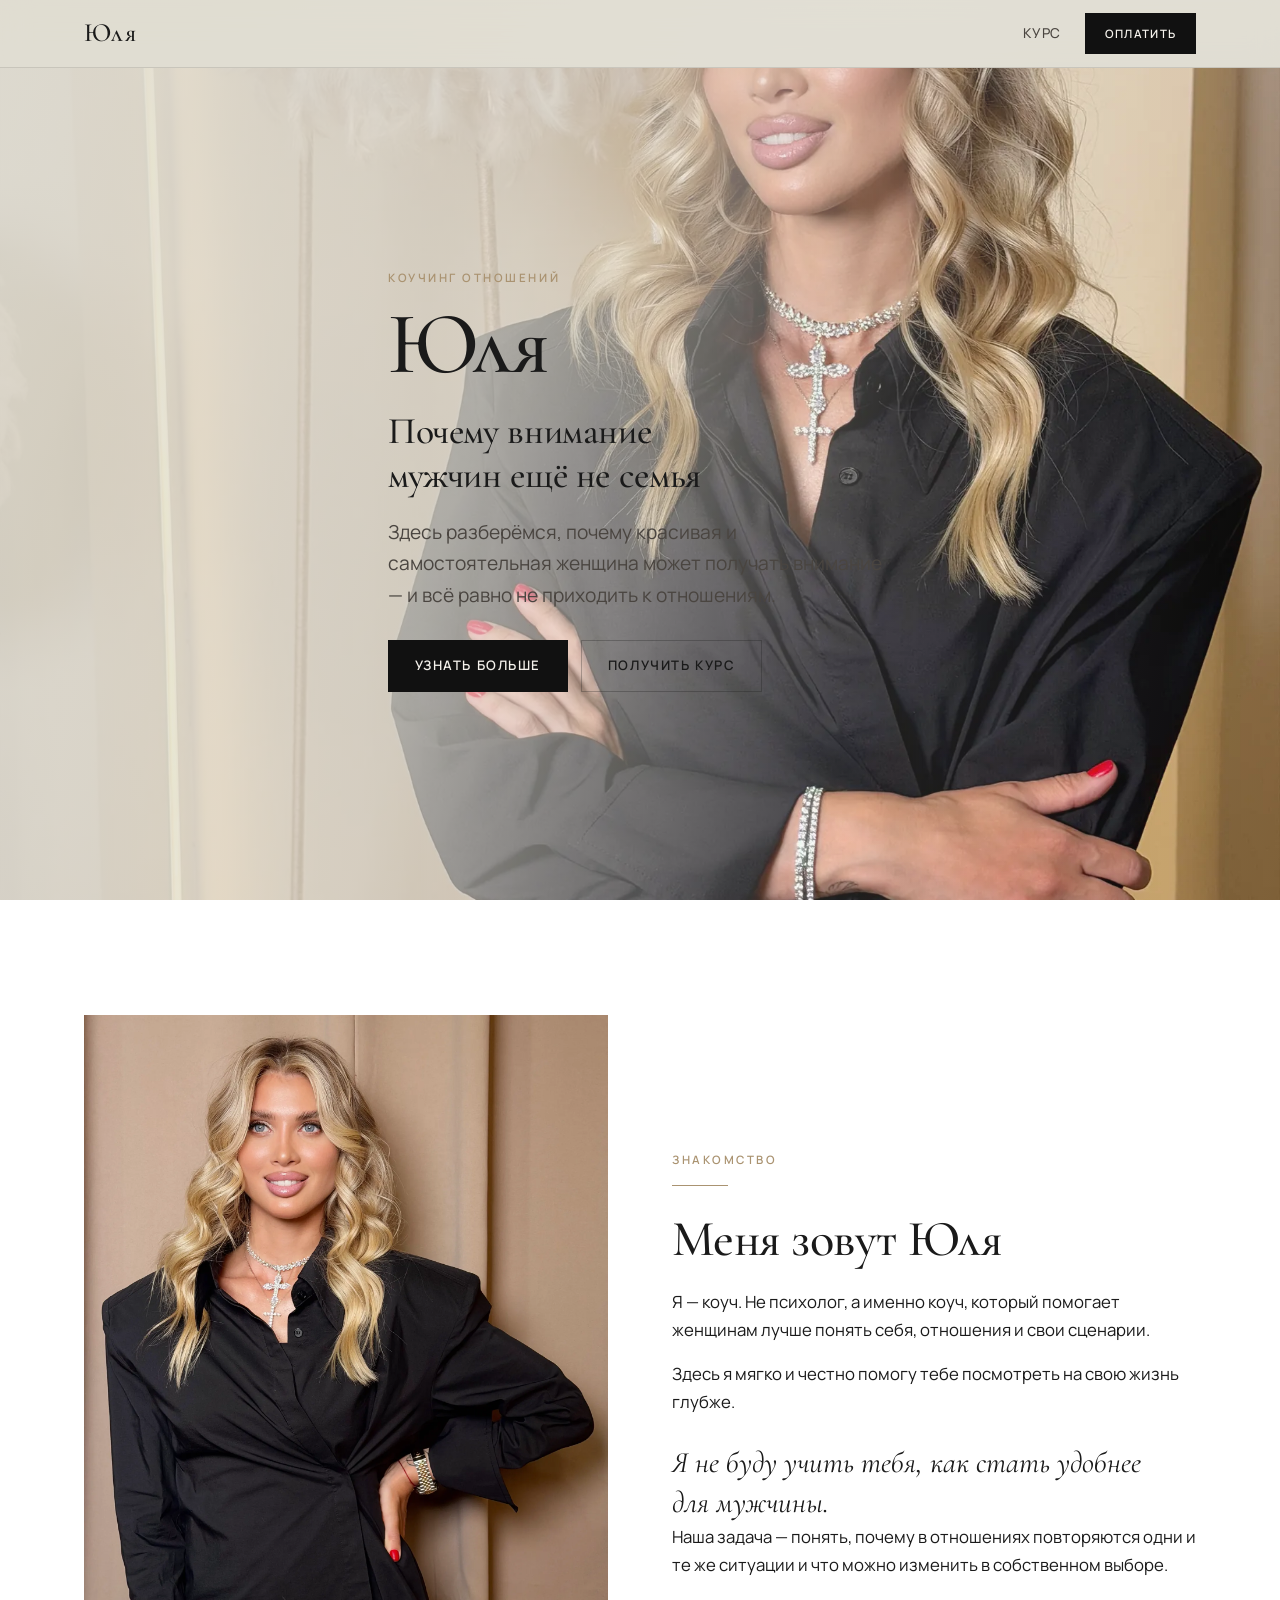
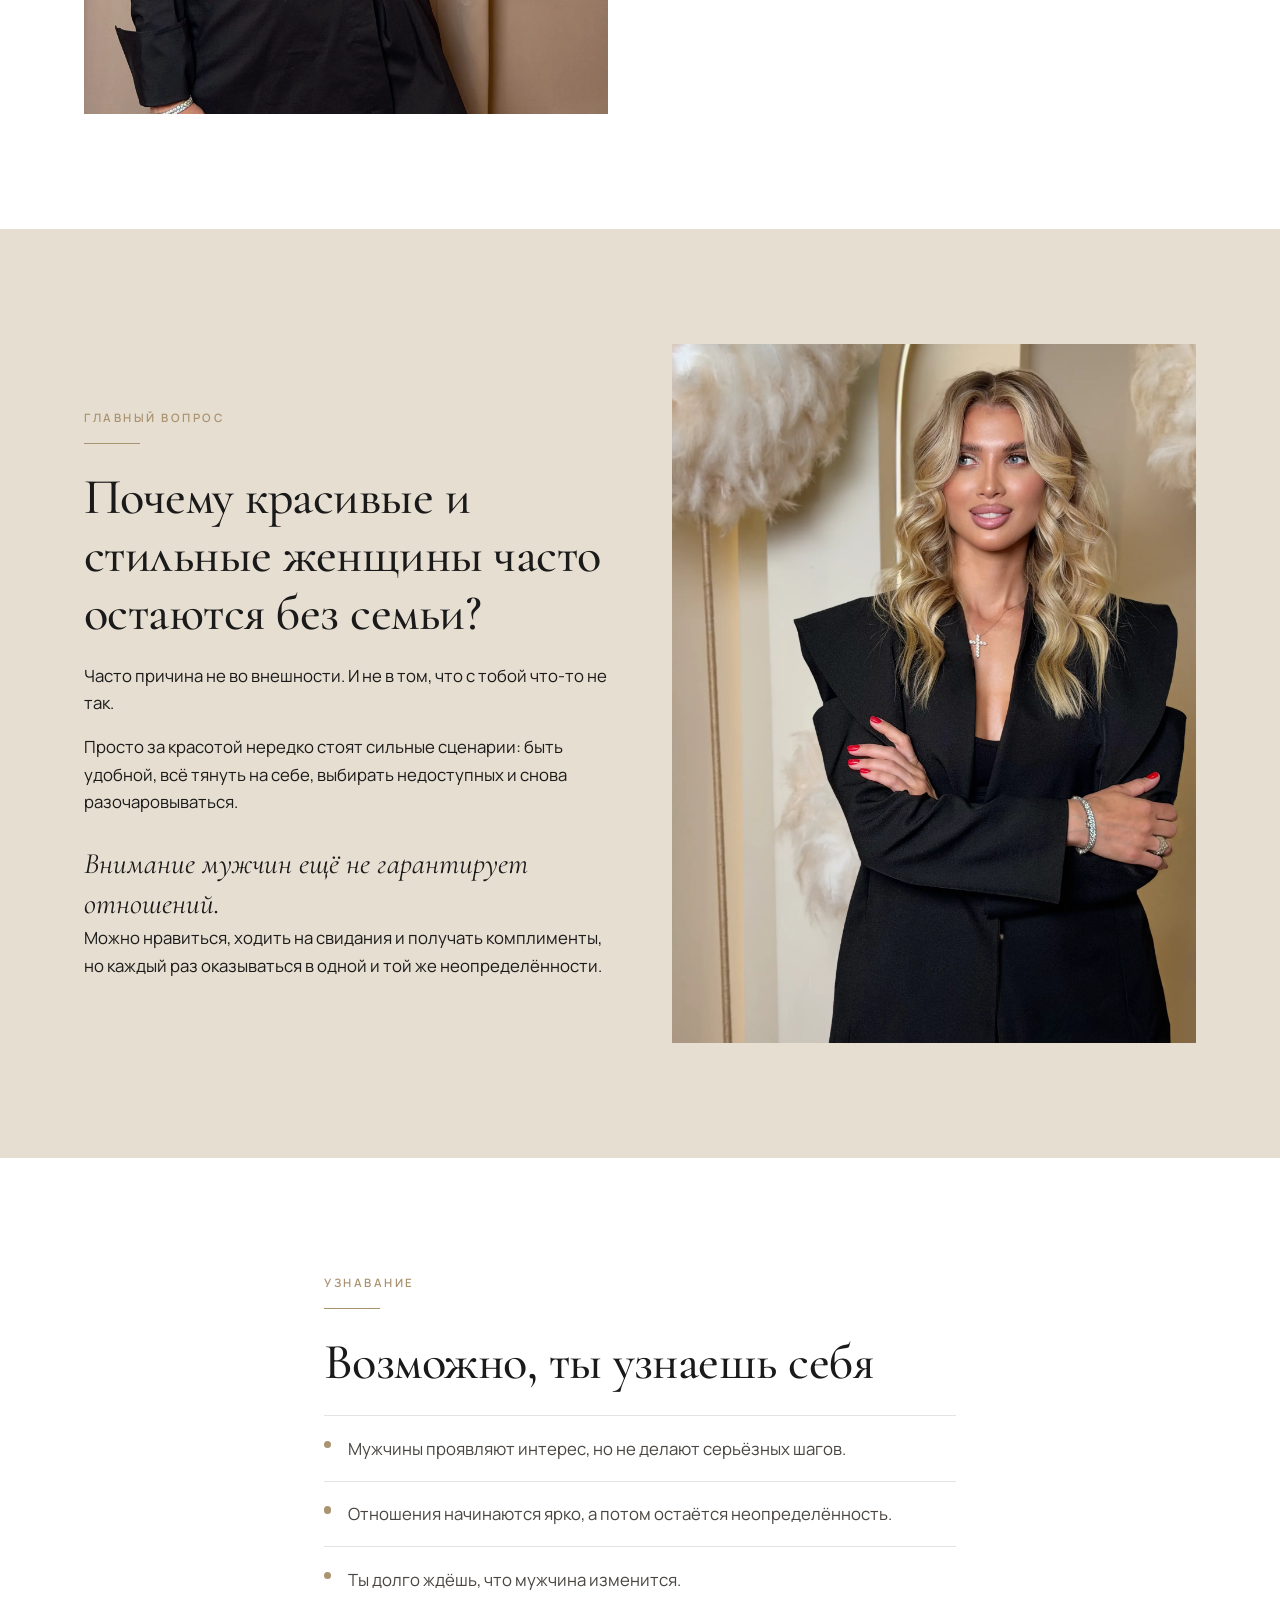
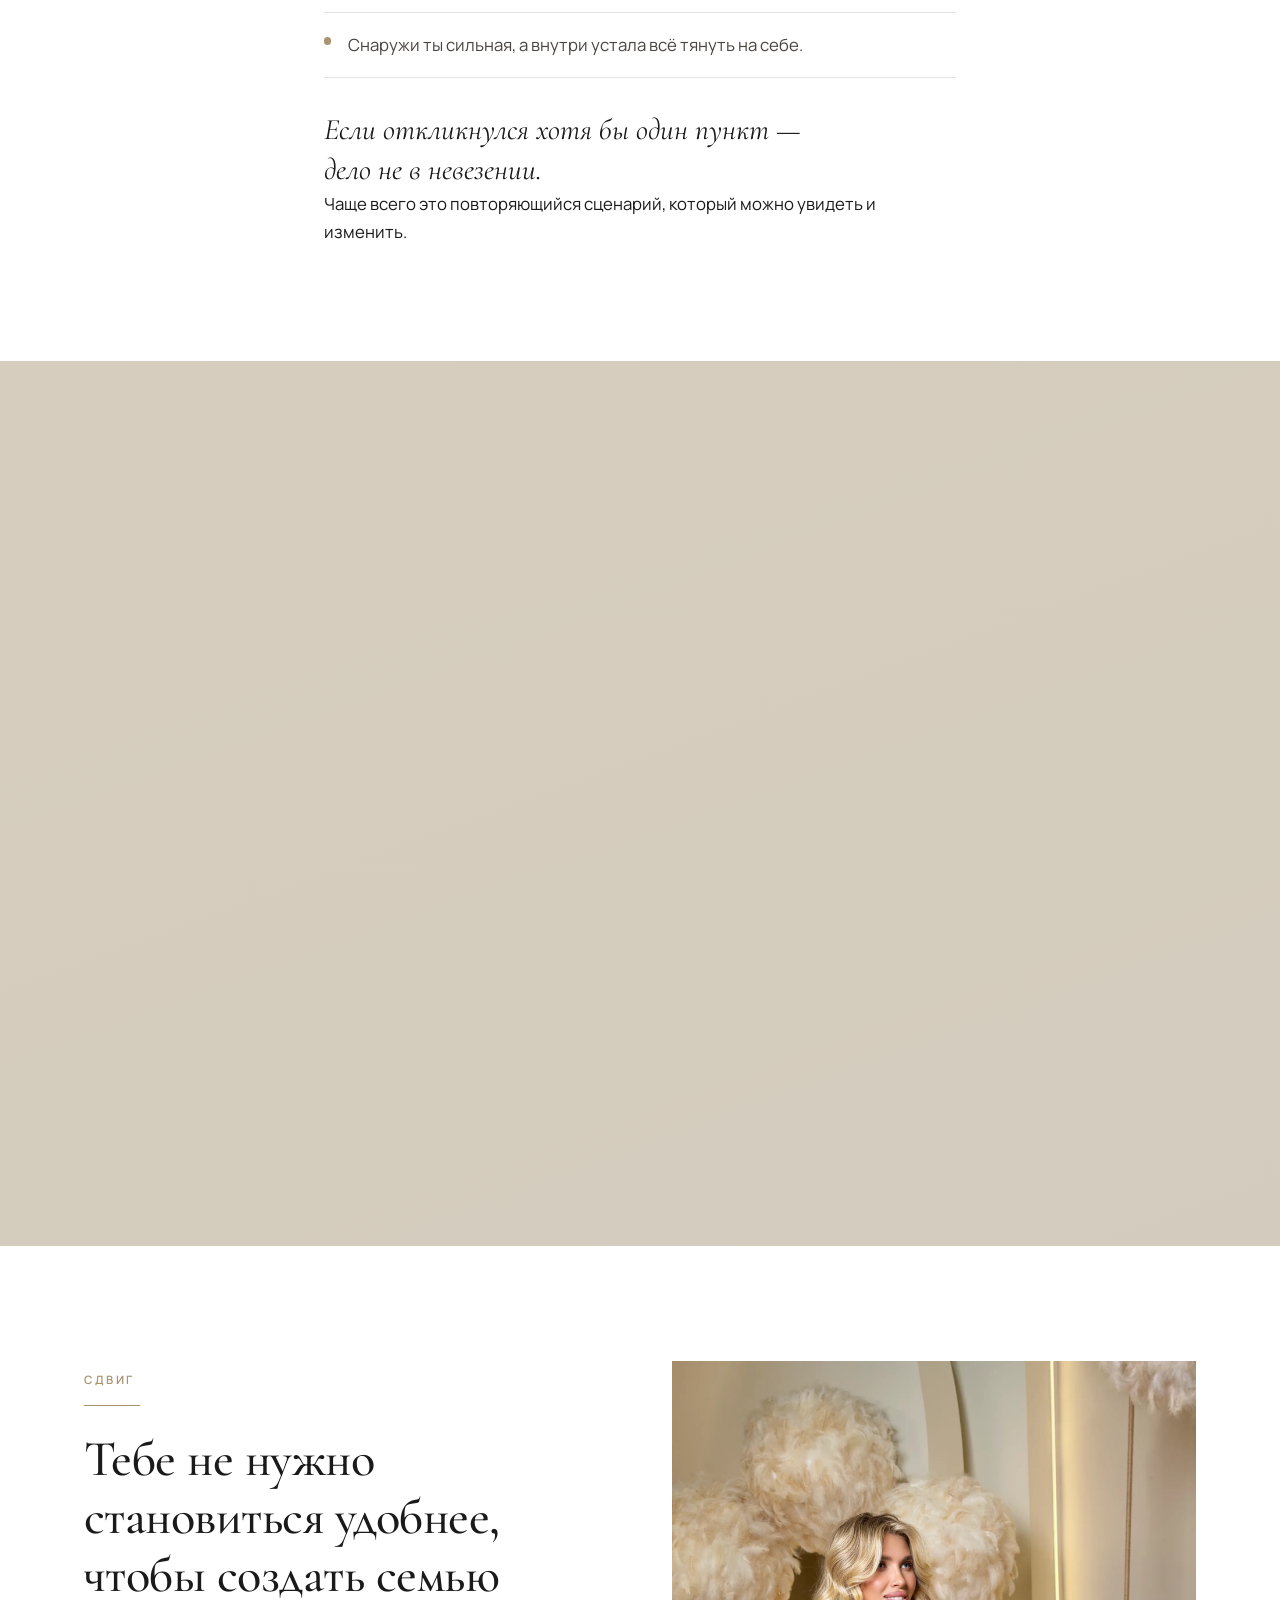
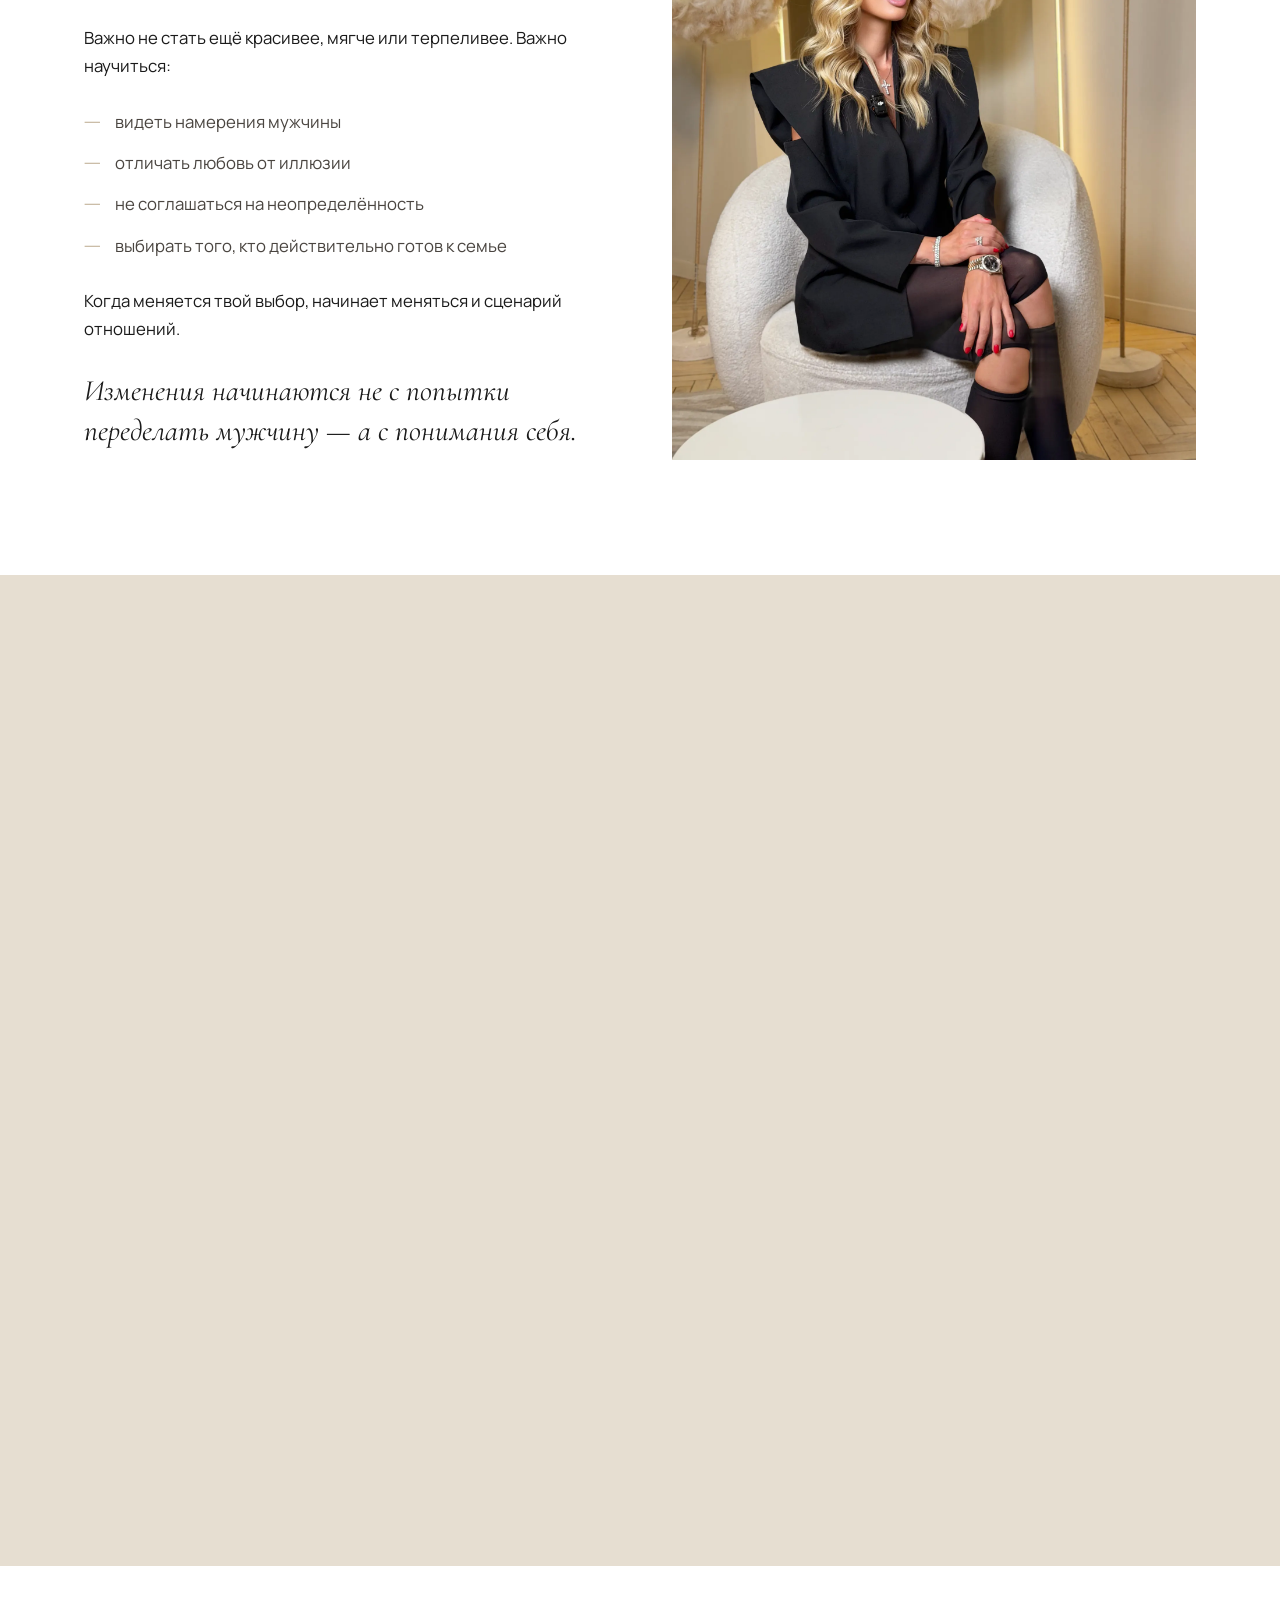
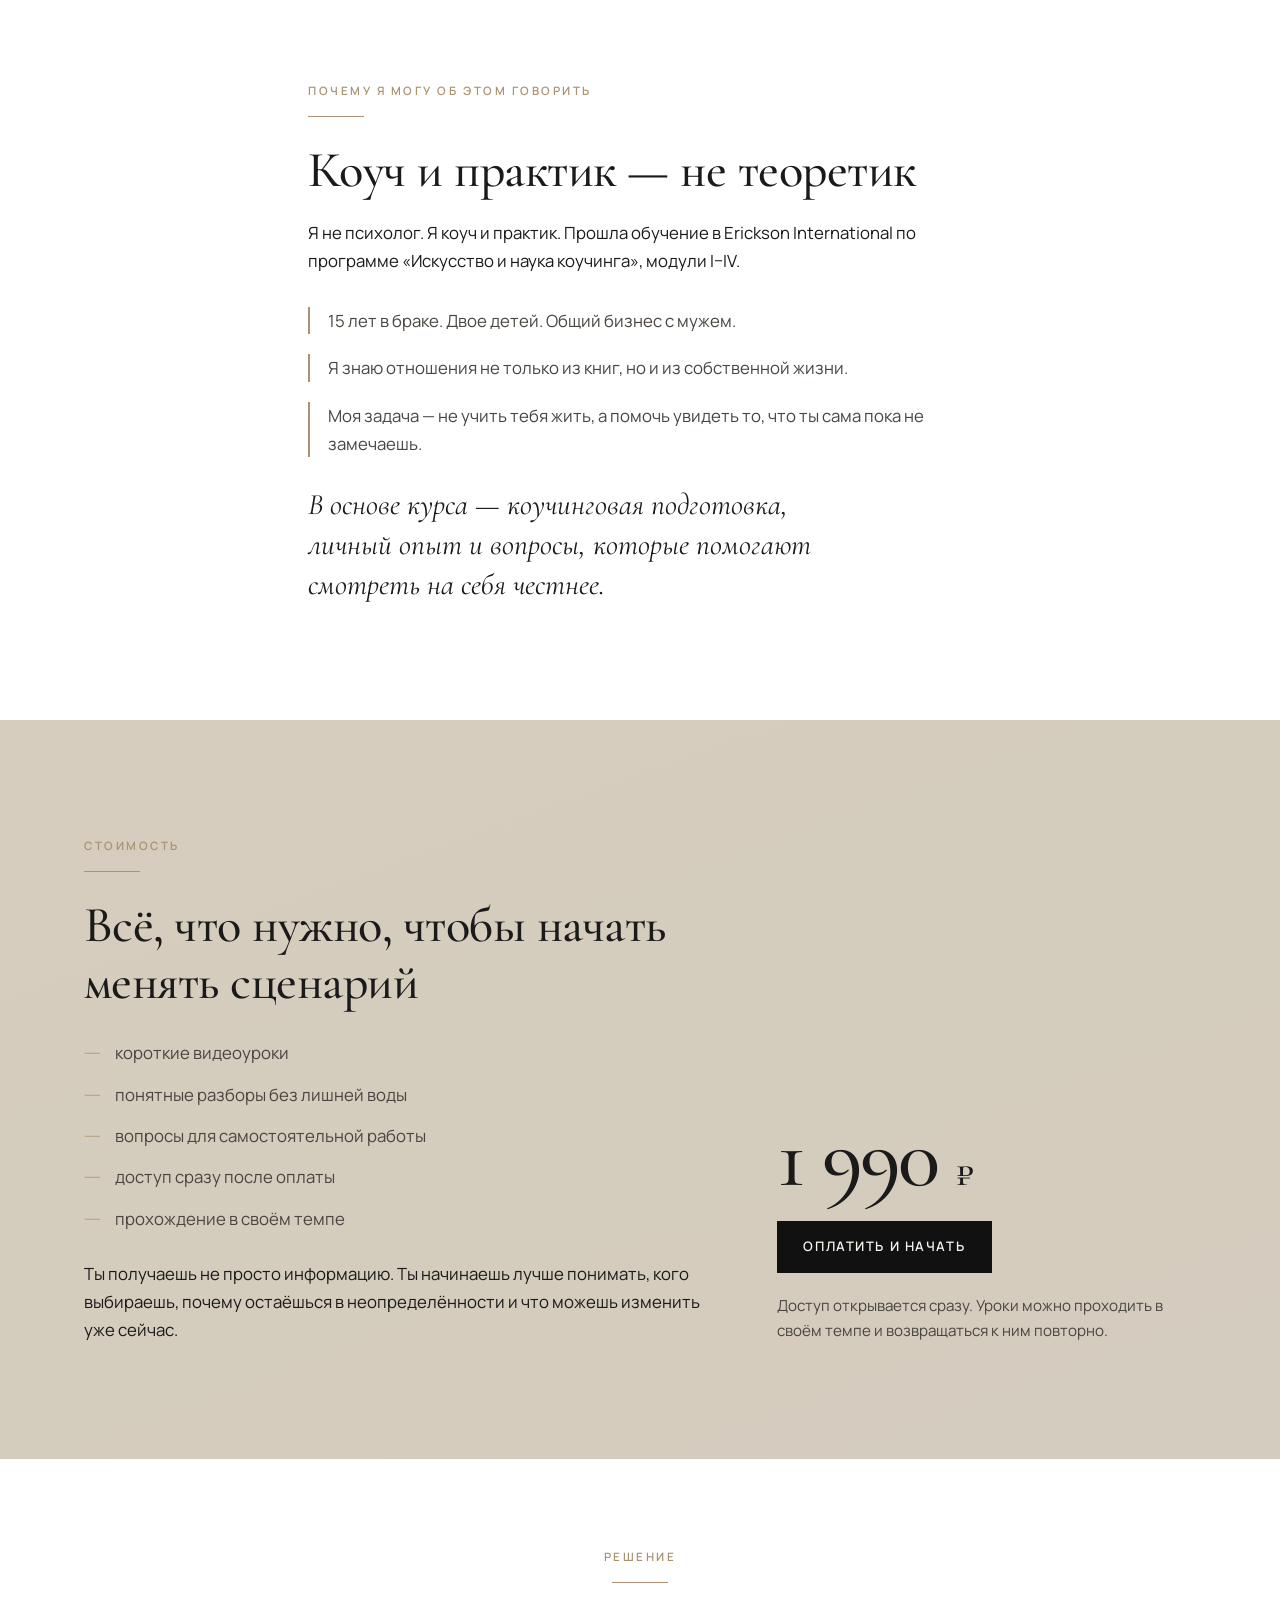
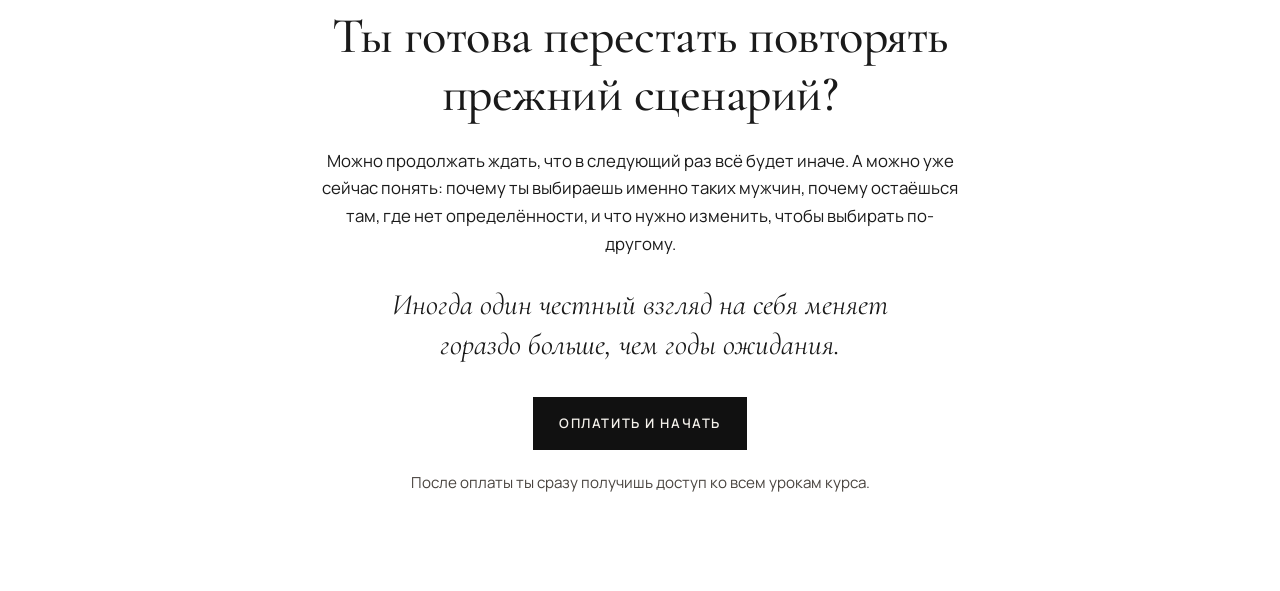
==== index.html @ bb906f4d "Add Yulia coaching landing page with favicon and optimized assets. Co-authored-by: Cursor <cursorage" ====
<!DOCTYPE html>
<html lang="ru">
  <head>
    <meta charset="UTF-8" />
    <meta name="viewport" content="width=device-width, initial-scale=1.0" />
    <title>Юля — курс о сценариях отношений</title>
    <meta
      name="description"
      content="Курс коуча Юли: почему красивые и стильные женщины часто остаются без семьи — и как изменить свой сценарий отношений."
    />
    <link rel="icon" href="favicon.ico" sizes="any" />
    <link rel="icon" href="favicon.svg" type="image/svg+xml" />
    <link rel="icon" href="favicon-32x32.png" type="image/png" sizes="32x32" />
    <link rel="icon" href="favicon-16x16.png" type="image/png" sizes="16x16" />
    <link rel="apple-touch-icon" href="apple-touch-icon.png" />
    <link rel="preconnect" href="https://fonts.googleapis.com" />
    <link rel="preconnect" href="https://fonts.gstatic.com" crossorigin />
    <link
      href="https://fonts.googleapis.com/css2?family=Cormorant+Garamond:ital,wght@0,400;0,500;0,600;1,400;1,500&family=Manrope:wght@400;500;600;700&display=swap"
      rel="stylesheet"
    />
    <link rel="stylesheet" href="css/styles.css" />
  </head>
  <body>
    <header class="site-header" id="site-header">
      <div class="container">
        <a class="brand" href="#top">Юля</a>
        <nav class="nav" aria-label="Основная навигация">
          <a class="nav-link" href="#course">Курс</a>
          <a class="btn btn--sm js-pay" href="success.html">Оплатить</a>
        </nav>
      </div>
    </header>

    <main id="top">
      <!-- 1. Hero -->
      <section class="hero" id="hero" aria-label="Главный экран">
        <div class="hero__media">
          <picture>
            <source srcset="images/IMG_2.webp" type="image/webp" />
            <img
              src="images/IMG_2.jpg"
              alt="Юля — портрет в чёрном наряде"
              fetchpriority="high"
              width="1800"
              height="2400"
            />
          </picture>
        </div>
        <div class="hero__veil" aria-hidden="true"></div>
        <div class="hero__content">
          <p class="eyebrow">Коучинг отношений</p>
          <p class="brand-mark">Юля</p>
          <h1>Почему внимание мужчин ещё не семья</h1>
          <p class="lead">
            Здесь разберёмся, почему красивая и самостоятельная женщина может
            получать внимание — и всё равно не приходить к отношениям.
          </p>
          <div class="btn-group">
            <a class="btn" href="#about">Узнать больше</a>
            <a class="btn btn--ghost js-pay" href="success.html">Получить курс</a>
          </div>
        </div>
      </section>

      <!-- 2. Знакомство -->
      <section class="section" id="about">
        <div class="container split">
          <div class="split__media reveal">
            <div class="media-frame">
              <picture>
                <source srcset="images/IMG_1.webp" type="image/webp" />
                <img
                  src="images/IMG_1.jpg"
                  alt="Юля — знакомство"
                  loading="lazy"
                  width="1800"
                  height="2589"
                />
              </picture>
            </div>
          </div>
          <div class="split__text reveal reveal-delay-1">
            <p class="eyebrow">Знакомство</p>
            <hr class="rule" />
            <h2>Меня зовут Юля</h2>
            <p>
              Я — коуч. Не психолог, а именно коуч, который помогает женщинам
              лучше понять себя, отношения и свои сценарии.
            </p>
            <p>
              Здесь я мягко и честно помогу тебе посмотреть на свою жизнь
              глубже.
            </p>
            <p class="punch">
              Я не буду учить тебя, как стать удобнее для мужчины.
            </p>
            <p>
              Наша задача — понять, почему в отношениях повторяются одни и те же
              ситуации и что можно изменить в собственном выборе.
            </p>
          </div>
        </div>
      </section>

      <!-- 3. Проблема -->
      <section class="section section--surface" id="problem">
        <div class="container split split--reverse">
          <div class="split__text reveal">
            <p class="eyebrow">Главный вопрос</p>
            <hr class="rule" />
            <h2>Почему красивые и стильные женщины часто остаются без семьи?</h2>
            <p>
              Часто причина не во внешности. И не в том, что с тобой что-то не
              так.
            </p>
            <p>
              Просто за красотой нередко стоят сильные сценарии: быть удобной,
              всё тянуть на себе, выбирать недоступных и снова разочаровываться.
            </p>
            <p class="punch">
              Внимание мужчин ещё не гарантирует отношений.
            </p>
            <p>
              Можно нравиться, ходить на свидания и получать комплименты, но
              каждый раз оказываться в одной и той же неопределённости.
            </p>
          </div>
          <div class="split__media reveal reveal-delay-1">
            <div class="media-frame">
              <picture>
                <source srcset="images/IMG_5.webp" type="image/webp" />
                <img
                  src="images/IMG_5.jpg"
                  alt="Юля — уверенный портрет"
                  loading="lazy"
                  width="1800"
                  height="2987"
                />
              </picture>
            </div>
          </div>
        </div>
      </section>

      <!-- 4. Узнавание -->
      <section class="section" id="recognize">
        <div class="container" style="max-width: 42rem">
          <div class="reveal">
            <p class="eyebrow">Узнавание</p>
            <hr class="rule" />
            <h2>Возможно, ты узнаешь себя</h2>
            <ul class="check-list">
              <li>Мужчины проявляют интерес, но не делают серьёзных шагов.</li>
              <li>
                Отношения начинаются ярко, а потом остаётся неопределённость.
              </li>
              <li>Ты долго ждёшь, что мужчина изменится.</li>
              <li>
                Снаружи ты сильная, а внутри устала всё тянуть на себе.
              </li>
            </ul>
            <p class="punch" style="margin-top: 2rem">
              Если откликнулся хотя бы один пункт — дело не в невезении.
            </p>
            <p>
              Чаще всего это повторяющийся сценарий, который можно увидеть и
              изменить.
            </p>
          </div>
        </div>
      </section>

      <!-- 5. Причина -->
      <section class="section section--deep" id="reason">
        <div class="container split">
          <div class="split__media reveal">
            <div class="media-frame media-frame--landscape">
              <picture>
                <source srcset="images/IMG_3.webp" type="image/webp" />
                <img
                  src="images/IMG_3.jpg"
                  alt="Юля — полный портрет"
                  loading="lazy"
                  width="1800"
                  height="2400"
                />
              </picture>
            </div>
          </div>
          <div class="split__text reveal reveal-delay-1">
            <p class="eyebrow">Суть</p>
            <hr class="rule" />
            <h2>Красота привлекает. Но семья строится на другом.</h2>
            <p>
              Можно быть яркой, стильной и получать много внимания. Но внимание —
              это ещё не намерение. Сильные эмоции — ещё не любовь. Красивые
              слова — ещё не поступки.
            </p>
            <p>
              Иногда женщина выбирает не мужчину, а надежду на то, каким он
              однажды станет. И снова оказывается в отношениях, у которых
              изначально не было будущего.
            </p>
            <p class="punch">
              Смотри не на обещания и потенциал — а на реальные действия.
            </p>
            <p>
              Отношения строятся не на том, каким мужчина может стать. А на том,
              какой он рядом с тобой уже сейчас.
            </p>
          </div>
        </div>
      </section>

      <!-- 6. Решение -->
      <section class="section" id="shift">
        <div class="container split split--reverse">
          <div class="split__text reveal">
            <p class="eyebrow">Сдвиг</p>
            <hr class="rule" />
            <h2>Тебе не нужно становиться удобнее, чтобы создать семью</h2>
            <p>
              Важно не стать ещё красивее, мягче или терпеливее. Важно
              научиться:
            </p>
            <ul class="skills">
              <li><span>—</span> видеть намерения мужчины</li>
              <li><span>—</span> отличать любовь от иллюзии</li>
              <li><span>—</span> не соглашаться на неопределённость</li>
              <li><span>—</span> выбирать того, кто действительно готов к семье</li>
            </ul>
            <p>
              Когда меняется твой выбор, начинает меняться и сценарий
              отношений.
            </p>
            <p class="punch">
              Изменения начинаются не с попытки переделать мужчину — а с
              понимания себя.
            </p>
          </div>
          <div class="split__media reveal reveal-delay-1">
            <div class="media-frame">
              <picture>
                <source srcset="images/IMG_6.webp" type="image/webp" />
                <img
                  src="images/IMG_6.jpg"
                  alt="Юля в интерьере"
                  loading="lazy"
                  width="1800"
                  height="2400"
                />
              </picture>
            </div>
          </div>
        </div>
      </section>

      <!-- 7. Курс -->
      <section class="section section--surface" id="course">
        <div class="container split">
          <div class="split__media reveal">
            <div class="media-frame">
              <picture>
                <source srcset="images/IMG_4.webp" type="image/webp" />
                <img
                  src="images/IMG_4.jpg"
                  alt="Юля улыбается"
                  loading="lazy"
                  width="1800"
                  height="2400"
                />
              </picture>
            </div>
          </div>
          <div class="split__text reveal reveal-delay-1">
            <p class="eyebrow">Курс</p>
            <hr class="rule" />
            <h2>Я создала курс, который поможет увидеть свой сценарий</h2>
            <p class="course-title">
              «Почему красивые и стильные женщины часто остаются без семьи?»
            </p>
            <ul class="skills">
              <li><span>—</span> почему внимание не приводит к семье</li>
              <li><span>—</span> каких мужчин ты выбираешь снова и снова</li>
              <li><span>—</span> как отличать намерения от красивых слов</li>
              <li><span>—</span> почему ты остаёшься в неопределённости</li>
              <li><span>—</span> что изменить, чтобы выбирать по-другому</li>
            </ul>
            <p>
              Короткие видеоуроки. Без сложной психологии и лишней воды. Чтобы
              ты не просто всё поняла, а начала делать другой выбор.
            </p>
            <p>
              Это не курс о манипуляциях и не инструкция, как понравиться
              мужчине. Это возможность честно увидеть свой сценарий.
            </p>
          </div>
        </div>
      </section>

      <!-- 8. Доверие -->
      <section class="section" id="trust">
        <div class="container" style="max-width: 44rem">
          <div class="reveal">
            <p class="eyebrow">Почему я могу об этом говорить</p>
            <hr class="rule" />
            <h2>Коуч и практик — не теоретик</h2>
            <p>
              Я не психолог. Я коуч и практик. Прошла обучение в Erickson
              International по программе «Искусство и наука коучинга», модули
              I–IV.
            </p>
            <div class="facts">
              <p>15 лет в браке. Двое детей. Общий бизнес с мужем.</p>
              <p>
                Я знаю отношения не только из книг, но и из собственной жизни.
              </p>
              <p>
                Моя задача — не учить тебя жить, а помочь увидеть то, что ты
                сама пока не замечаешь.
              </p>
            </div>
            <p class="punch">
              В основе курса — коучинговая подготовка, личный опыт и вопросы,
              которые помогают смотреть на себя честнее.
            </p>
          </div>
        </div>
      </section>

      <!-- 9. Цена -->
      <section class="section section--deep" id="price">
        <div class="container">
          <div class="price-block reveal">
            <div>
              <p class="eyebrow">Стоимость</p>
              <hr class="rule" />
              <h2>Всё, что нужно, чтобы начать менять сценарий</h2>
              <ul class="skills">
                <li><span>—</span> короткие видеоуроки</li>
                <li><span>—</span> понятные разборы без лишней воды</li>
                <li><span>—</span> вопросы для самостоятельной работы</li>
                <li><span>—</span> доступ сразу после оплаты</li>
                <li><span>—</span> прохождение в своём темпе</li>
              </ul>
              <p>
                Ты получаешь не просто информацию. Ты начинаешь лучше понимать,
                кого выбираешь, почему остаёшься в неопределённости и что можешь
                изменить уже сейчас.
              </p>
            </div>
            <div>
              <p class="price">1&nbsp;990&nbsp;<span>₽</span></p>
              <a class="btn js-pay" href="success.html">Оплатить и начать</a>
              <p class="final-note">
                Доступ открывается сразу. Уроки можно проходить в своём темпе и
                возвращаться к ним повторно.
              </p>
            </div>
          </div>
        </div>
      </section>

      <!-- 10. Финал -->
      <section class="section section--tight" id="final">
        <div class="container">
          <div class="final reveal">
            <p class="eyebrow">Решение</p>
            <hr class="rule" style="margin-inline: auto" />
            <h2>Ты готова перестать повторять прежний сценарий?</h2>
            <p>
              Можно продолжать ждать, что в следующий раз всё будет иначе. А
              можно уже сейчас понять: почему ты выбираешь именно таких мужчин,
              почему остаёшься там, где нет определённости, и что нужно
              изменить, чтобы выбирать по-другому.
            </p>
            <p class="punch" style="margin-inline: auto">
              Иногда один честный взгляд на себя меняет гораздо больше, чем годы
              ожидания.
            </p>
            <div class="btn-group">
              <a class="btn js-pay" href="success.html">Оплатить и начать</a>
            </div>
            <p class="final-note">
              После оплаты ты сразу получишь доступ ко всем урокам курса.
            </p>
          </div>
        </div>
      </section>
    </main>

    <script src="js/main.js"></script>
  </body>
</html>
---- css/styles.css ----
/* ===== Design tokens ===== */
:root {
  --bg: #e2dfd5;
  --bg-soft: #d6d4d0;
  --surface: #d1c3ab;
  --accent: #beab93;
  --accent-deep: #aa9371;
  --ink: #1a1a1a;
  --ink-muted: #4a4540;
  --cta: #111111;
  --cta-text: #f5f2ec;
  --spark: #b91c1c;
  --line: rgba(26, 26, 26, 0.12);
  --overlay: linear-gradient(
    105deg,
    rgba(226, 223, 213, 0.92) 0%,
    rgba(226, 223, 213, 0.72) 38%,
    rgba(226, 223, 213, 0.15) 68%,
    transparent 100%
  );
  --overlay-mobile: linear-gradient(
    180deg,
    rgba(226, 223, 213, 0.55) 0%,
    rgba(26, 26, 26, 0.55) 100%
  );
  --font-display: "Cormorant Garamond", "Times New Roman", serif;
  --font-body: "Manrope", system-ui, sans-serif;
  --header-h: 4.25rem;
  --ease: cubic-bezier(0.22, 1, 0.36, 1);
  --max: 72rem;
}

*,
*::before,
*::after {
  box-sizing: border-box;
}

html {
  scroll-behavior: smooth;
  overflow-x: hidden;
  max-width: 100%;
}

body {
  margin: 0;
  overflow-x: hidden;
  max-width: 100%;
  font-family: var(--font-body);
  font-size: 1.05rem;
  line-height: 1.65;
  color: var(--ink);
  background:
    radial-gradient(ellipse 120% 80% at 10% -10%, rgba(209, 195, 171, 0.55), transparent 55%),
    radial-gradient(ellipse 90% 60% at 100% 20%, rgba(190, 171, 147, 0.28), transparent 50%),
    linear-gradient(180deg, var(--bg) 0%, var(--bg-soft) 50%, var(--bg) 100%);
  background-attachment: fixed;
  -webkit-font-smoothing: antialiased;
}

img {
  max-width: 100%;
  height: auto;
  display: block;
}

a {
  color: inherit;
  text-decoration: none;
}

button {
  font: inherit;
}

.container {
  width: 100%;
  max-width: var(--max);
  margin-inline: auto;
  padding-inline: 1.25rem;
}

/* ===== Typography ===== */
.eyebrow {
  font-family: var(--font-body);
  font-size: 0.72rem;
  font-weight: 600;
  letter-spacing: 0.22em;
  text-transform: uppercase;
  color: var(--accent-deep);
  margin: 0 0 1rem;
}

h1,
h2,
.display {
  font-family: var(--font-display);
  font-weight: 500;
  line-height: 1.15;
  letter-spacing: -0.01em;
  margin: 0 0 1.25rem;
}

h1 {
  font-size: clamp(2.4rem, 5.5vw, 4.25rem);
}

h2 {
  font-size: clamp(2rem, 4vw, 3.15rem);
}

.lead {
  font-size: clamp(1.05rem, 1.6vw, 1.2rem);
  color: var(--ink-muted);
  max-width: 36rem;
  margin: 0 0 1.75rem;
}

.punch {
  font-family: var(--font-display);
  font-size: clamp(1.35rem, 2.4vw, 1.85rem);
  font-style: italic;
  line-height: 1.35;
  color: var(--ink);
  margin: 1.75rem 0 0;
  max-width: 32rem;
}

p {
  margin: 0 0 1rem;
}

p:last-child {
  margin-bottom: 0;
}

/* ===== Header ===== */
.site-header {
  position: sticky;
  top: 0;
  z-index: 100;
  height: var(--header-h);
  display: flex;
  align-items: center;
  backdrop-filter: blur(14px);
  background: rgba(226, 223, 213, 0.78);
  border-bottom: 1px solid var(--line);
  transition: background 0.35s var(--ease), box-shadow 0.35s var(--ease);
}

.site-header.is-scrolled {
  background: rgba(226, 223, 213, 0.94);
  box-shadow: 0 8px 28px rgba(26, 26, 26, 0.06);
}

.site-header .container {
  display: flex;
  align-items: center;
  justify-content: space-between;
  gap: 1rem;
}

.brand {
  font-family: var(--font-display);
  font-size: 1.65rem;
  font-weight: 500;
  letter-spacing: 0.04em;
}

.nav {
  display: flex;
  align-items: center;
  gap: 1.5rem;
}

.nav-link {
  font-size: 0.85rem;
  font-weight: 500;
  letter-spacing: 0.06em;
  text-transform: uppercase;
  color: var(--ink-muted);
  transition: color 0.25s var(--ease);
}

.nav-link:hover {
  color: var(--ink);
}

/* ===== Buttons ===== */
.btn {
  display: inline-flex;
  align-items: center;
  justify-content: center;
  gap: 0.5rem;
  padding: 0.9rem 1.6rem;
  border: 1px solid transparent;
  background: var(--cta);
  color: var(--cta-text);
  font-size: 0.82rem;
  font-weight: 600;
  letter-spacing: 0.12em;
  text-transform: uppercase;
  cursor: pointer;
  transition:
    background 0.3s var(--ease),
    color 0.3s var(--ease),
    border-color 0.3s var(--ease),
    transform 0.3s var(--ease);
}

.btn:hover {
  background: var(--spark);
  color: #fff;
  transform: translateY(-2px);
}

.btn:active {
  transform: translateY(0);
}

.btn--ghost {
  background: transparent;
  color: var(--ink);
  border-color: rgba(26, 26, 26, 0.28);
}

.btn--ghost:hover {
  background: var(--ink);
  color: var(--cta-text);
  border-color: var(--ink);
}

.btn--sm {
  padding: 0.65rem 1.15rem;
  font-size: 0.72rem;
}

.btn-group {
  display: flex;
  flex-wrap: wrap;
  gap: 0.85rem;
}

/* ===== Hero ===== */
.hero {
  position: relative;
  min-height: calc(100svh - var(--header-h));
  display: grid;
  align-items: stretch;
  overflow: hidden;
}

.hero__media {
  position: absolute;
  inset: 0;
  z-index: 0;
}

.hero__media img {
  width: 100%;
  height: 100%;
  object-fit: cover;
  object-position: 68% center;
  transform: scale(1.04);
  transition: transform 1.4s var(--ease);
}

.hero.is-visible .hero__media img {
  transform: scale(1);
}

.hero__veil {
  position: absolute;
  inset: 0;
  z-index: 1;
  background: var(--overlay);
  pointer-events: none;
}

.hero__content {
  position: relative;
  z-index: 2;
  display: flex;
  flex-direction: column;
  justify-content: center;
  width: 100%;
  max-width: 34rem;
  margin: 0 auto;
  padding: 4.5rem 1.25rem 5rem;
}

.hero .brand-mark {
  font-family: var(--font-display);
  font-size: clamp(3rem, 8vw, 5.5rem);
  font-weight: 500;
  line-height: 0.95;
  margin: 0 0 1.5rem;
  letter-spacing: -0.02em;
}

.hero h1 {
  font-size: clamp(1.65rem, 3.2vw, 2.35rem);
  font-weight: 500;
  max-width: 18ch;
}

.hero .lead {
  color: var(--ink-muted);
}

/* ===== Sections ===== */
.section {
  padding: clamp(4.5rem, 9vw, 7.5rem) 0;
  position: relative;
  max-width: 100%;
  overflow-x: hidden;
}

.section--surface {
  background: color-mix(in srgb, var(--surface) 55%, transparent);
}

.section--deep {
  background: linear-gradient(
    160deg,
    color-mix(in srgb, var(--accent) 35%, var(--bg)) 0%,
    color-mix(in srgb, var(--surface) 50%, var(--bg-soft)) 100%
  );
}

.section--tight {
  padding-block: clamp(3.5rem, 7vw, 5.5rem);
}

#final {
  padding-bottom: calc(clamp(4rem, 8vw, 6rem) + env(safe-area-inset-bottom));
}

.split {
  display: grid;
  grid-template-columns: 1fr 1fr;
  gap: clamp(2rem, 5vw, 4.5rem);
  align-items: center;
}

.split--reverse .split__media {
  order: 2;
}

.split--reverse .split__text {
  order: 1;
}

.media-frame {
  position: relative;
  overflow: hidden;
  aspect-ratio: 3 / 4;
  background: var(--surface);
}

.media-frame img {
  width: 100%;
  height: 100%;
  object-fit: cover;
  transform: scale(1.06);
  transition: transform 1.2s var(--ease), opacity 0.8s var(--ease);
  opacity: 0.92;
}

.reveal.is-visible .media-frame img,
.media-frame.is-visible img {
  transform: scale(1);
  opacity: 1;
}

.media-frame--landscape {
  aspect-ratio: 4 / 5;
}

.rule {
  width: 3.5rem;
  height: 1px;
  background: var(--accent-deep);
  margin: 0 0 1.5rem;
  border: 0;
}

/* ===== Checklist ===== */
.check-list {
  list-style: none;
  margin: 1.5rem 0 0;
  padding: 0;
}

.check-list li {
  position: relative;
  padding: 1.15rem 0 1.15rem 1.5rem;
  border-top: 1px solid var(--line);
  color: var(--ink-muted);
  font-size: 1.05rem;
}

.check-list li:last-child {
  border-bottom: 1px solid var(--line);
}

.check-list li::before {
  content: "";
  position: absolute;
  left: 0;
  top: 1.55rem;
  width: 0.45rem;
  height: 0.45rem;
  border-radius: 50%;
  background: var(--accent-deep);
}

.skills {
  list-style: none;
  margin: 1.75rem 0;
  padding: 0;
  display: grid;
  gap: 0.85rem;
}

.skills li {
  display: grid;
  grid-template-columns: auto 1fr;
  gap: 0.85rem;
  align-items: start;
  font-size: 1.05rem;
  color: var(--ink-muted);
}

.skills li span {
  font-family: var(--font-display);
  font-size: 1.25rem;
  color: var(--accent-deep);
  line-height: 1.2;
}

/* ===== Course / Price ===== */
.course-title {
  font-family: var(--font-display);
  font-size: clamp(1.5rem, 2.8vw, 2.1rem);
  font-style: italic;
  line-height: 1.3;
  margin: 0 0 1.75rem;
  max-width: 28ch;
}

.price-block {
  display: grid;
  grid-template-columns: 1.2fr 0.8fr;
  gap: clamp(2rem, 5vw, 4rem);
  align-items: end;
}

.price {
  font-family: var(--font-display);
  font-size: clamp(3.5rem, 8vw, 5.5rem);
  font-weight: 500;
  line-height: 1;
  letter-spacing: -0.03em;
  margin: 0.5rem 0 1.25rem;
}

.price span {
  font-size: 0.45em;
  letter-spacing: 0;
}

.final {
  text-align: center;
  max-width: 40rem;
  margin-inline: auto;
}

.final h2 {
  margin-bottom: 1.5rem;
}

.final .btn-group {
  justify-content: center;
  margin-top: 2rem;
}

.final-note {
  margin-top: 1.25rem;
  font-size: 0.95rem;
  color: var(--ink-muted);
}

/* ===== Trust facts ===== */
.facts {
  display: grid;
  gap: 1.25rem;
  margin-top: 2rem;
}

.facts p {
  padding-left: 1.15rem;
  border-left: 2px solid var(--accent-deep);
  color: var(--ink-muted);
  margin: 0;
}

/* ===== Success page ===== */
.success-page {
  min-height: 100svh;
  display: grid;
  place-items: center;
  padding: 3rem 1.25rem;
}

.success-card {
  width: min(100%, 36rem);
  text-align: center;
}

.success-card h1 {
  font-size: clamp(2.2rem, 5vw, 3.4rem);
  margin-bottom: 1.25rem;
}

.success-card .lead {
  margin-inline: auto;
  margin-bottom: 1.25rem;
}

.success-card .btn {
  margin-top: 1.5rem;
}

.success-ornament {
  width: 4rem;
  height: 1px;
  background: var(--accent-deep);
  margin: 0 auto 2rem;
}

/* ===== Reveal motion ===== */
.reveal {
  opacity: 0;
  transform: translateY(28px);
  transition:
    opacity 0.85s var(--ease),
    transform 0.85s var(--ease);
}

.reveal.is-visible {
  opacity: 1;
  transform: translateY(0);
}

.reveal-delay-1 {
  transition-delay: 0.12s;
}

.reveal-delay-2 {
  transition-delay: 0.24s;
}

.reveal-delay-3 {
  transition-delay: 0.36s;
}

/* ===== Responsive ===== */
@media (max-width: 900px) {
  body {
    background-attachment: scroll;
  }

  .split,
  .split--reverse {
    grid-template-columns: 1fr;
  }

  .split--reverse .split__media,
  .split--reverse .split__text {
    order: initial;
  }

  .split__media {
    max-width: 28rem;
    margin-inline: auto;
    width: 100%;
  }

  .price-block {
    grid-template-columns: 1fr;
  }

  .nav-link {
    display: none;
  }

  .hero__veil {
    background: var(--overlay-mobile);
  }

  .hero__content {
    margin-left: auto;
    margin-right: auto;
    width: 100%;
    max-width: 34rem;
    padding:
      3rem
      max(1.25rem, env(safe-area-inset-right))
      4rem
      max(1.25rem, env(safe-area-inset-left));
    justify-content: flex-end;
    min-height: calc(100svh - var(--header-h));
  }

  .hero .brand-mark,
  .hero h1 {
    color: #f7f4ee;
  }

  .hero .lead {
    color: rgba(247, 244, 238, 0.88);
  }

  .hero .eyebrow {
    color: var(--surface);
  }

  .hero .btn--ghost {
    color: #f7f4ee;
    border-color: rgba(247, 244, 238, 0.45);
  }

  .hero .btn--ghost:hover {
    background: #f7f4ee;
    color: var(--ink);
  }

  .hero__media img {
    object-position: center top;
  }
}

@media (max-width: 520px) {
  .container {
    padding-inline: 1rem;
  }

  .btn-group {
    flex-direction: column;
    align-items: stretch;
  }

  .btn {
    width: 100%;
  }

  .hero .btn-group .btn {
    width: 100%;
  }
}

@media (prefers-reduced-motion: reduce) {
  html {
    scroll-behavior: auto;
  }

  .reveal,
  .hero__media img,
  .media-frame img,
  .btn {
    transition: none !important;
  }

  .reveal {
    opacity: 1;
    transform: none;
  }
}
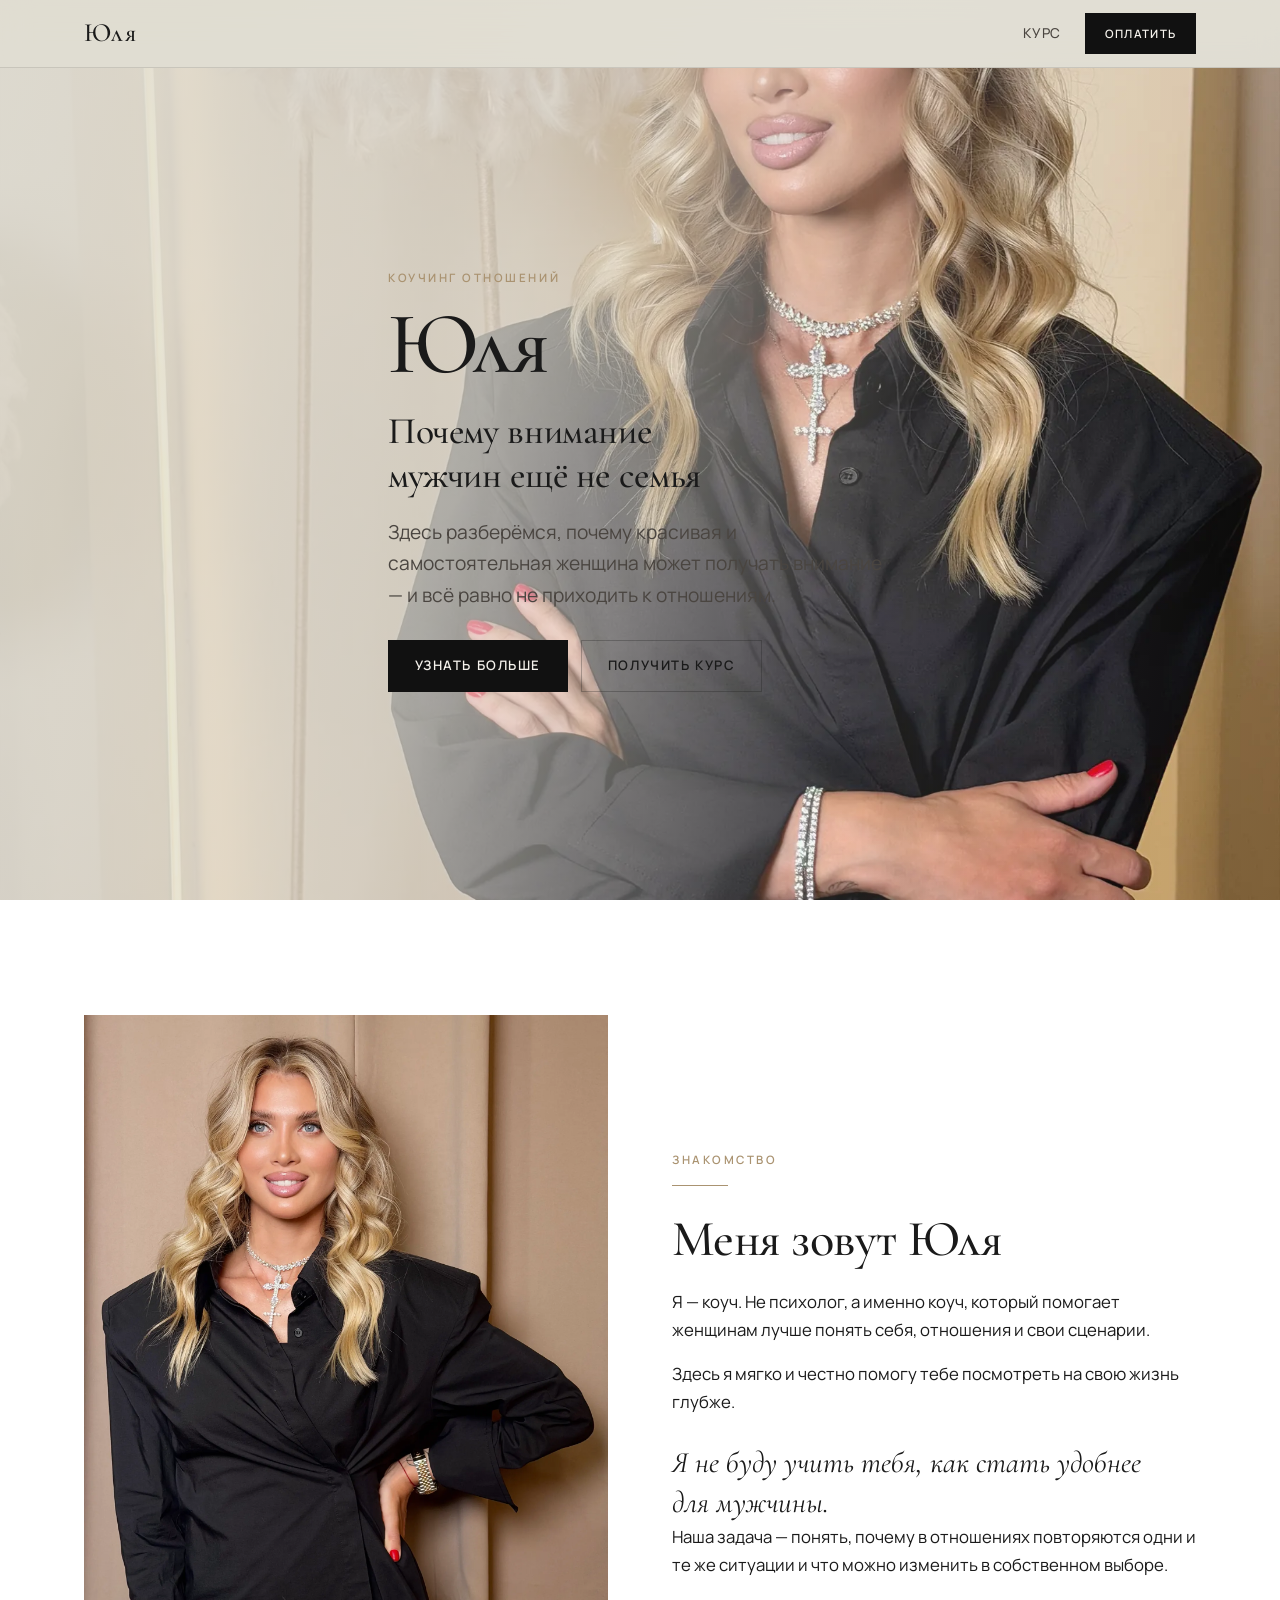
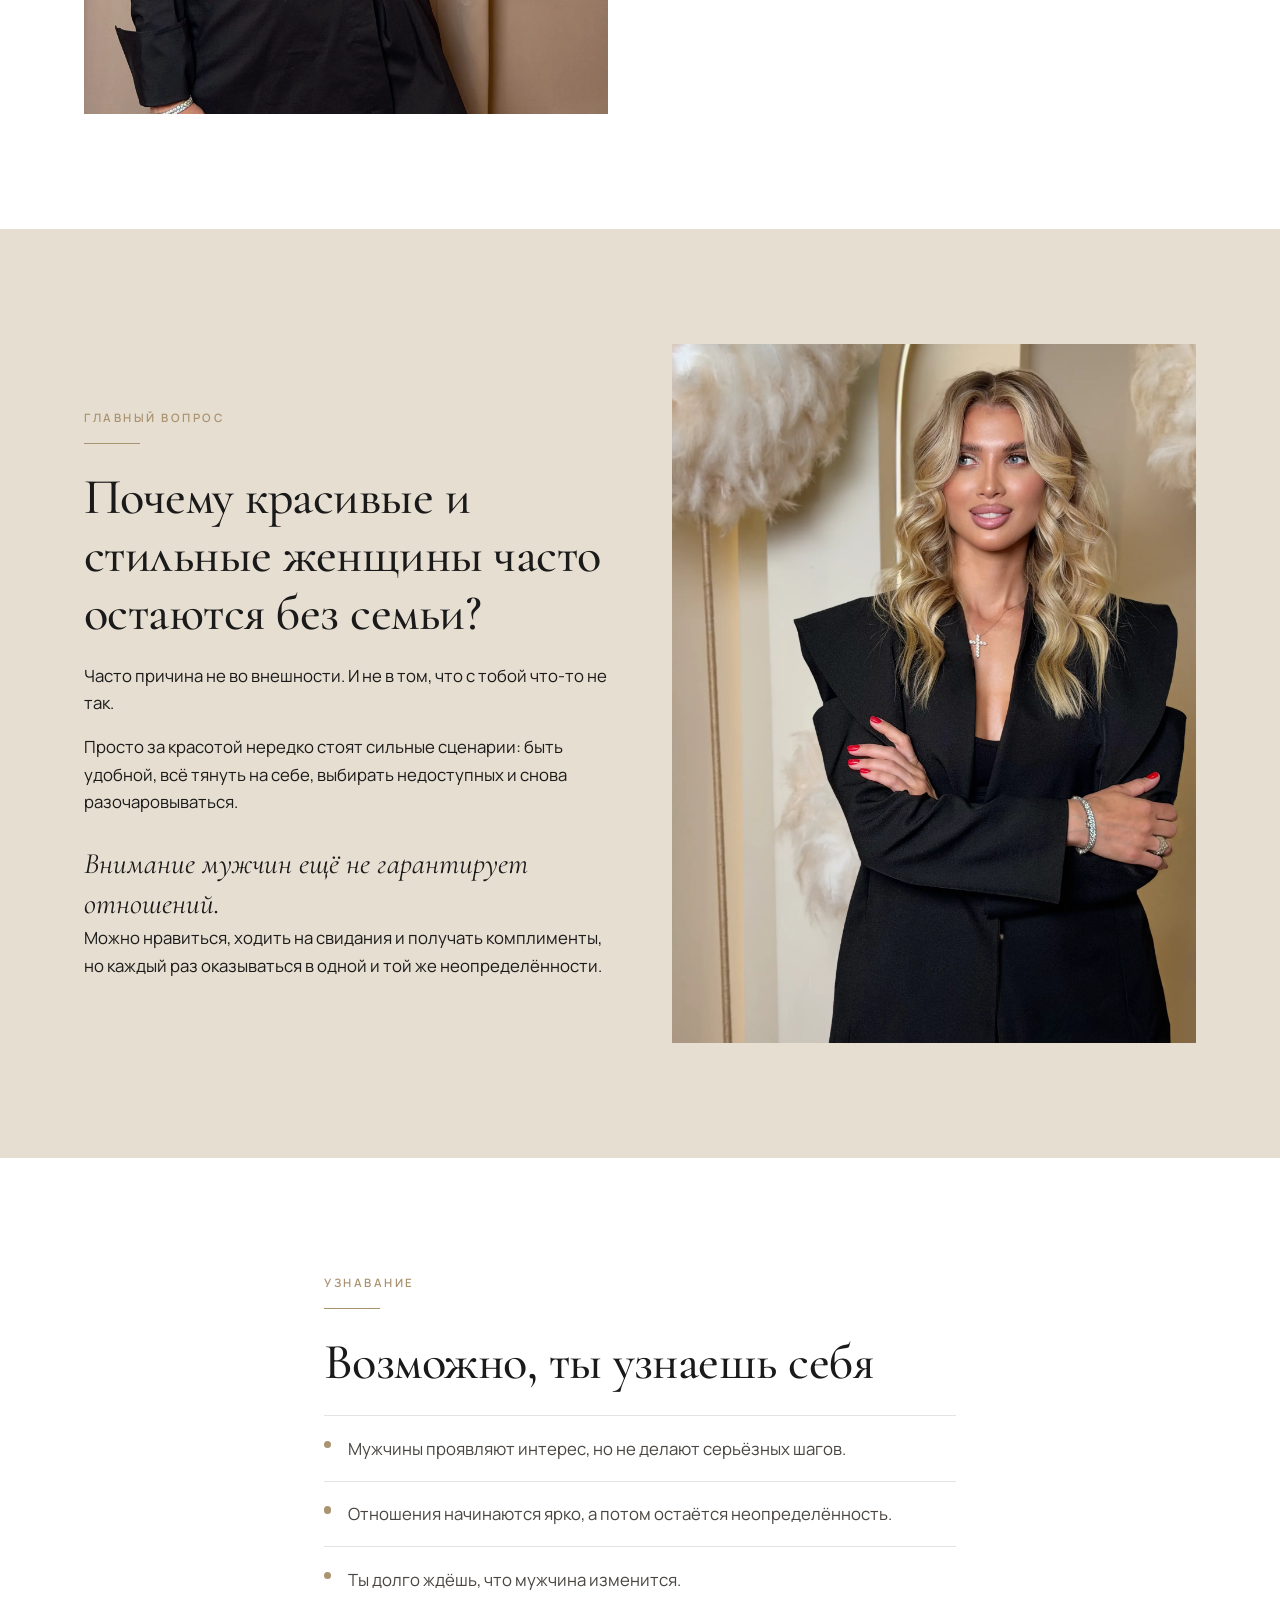
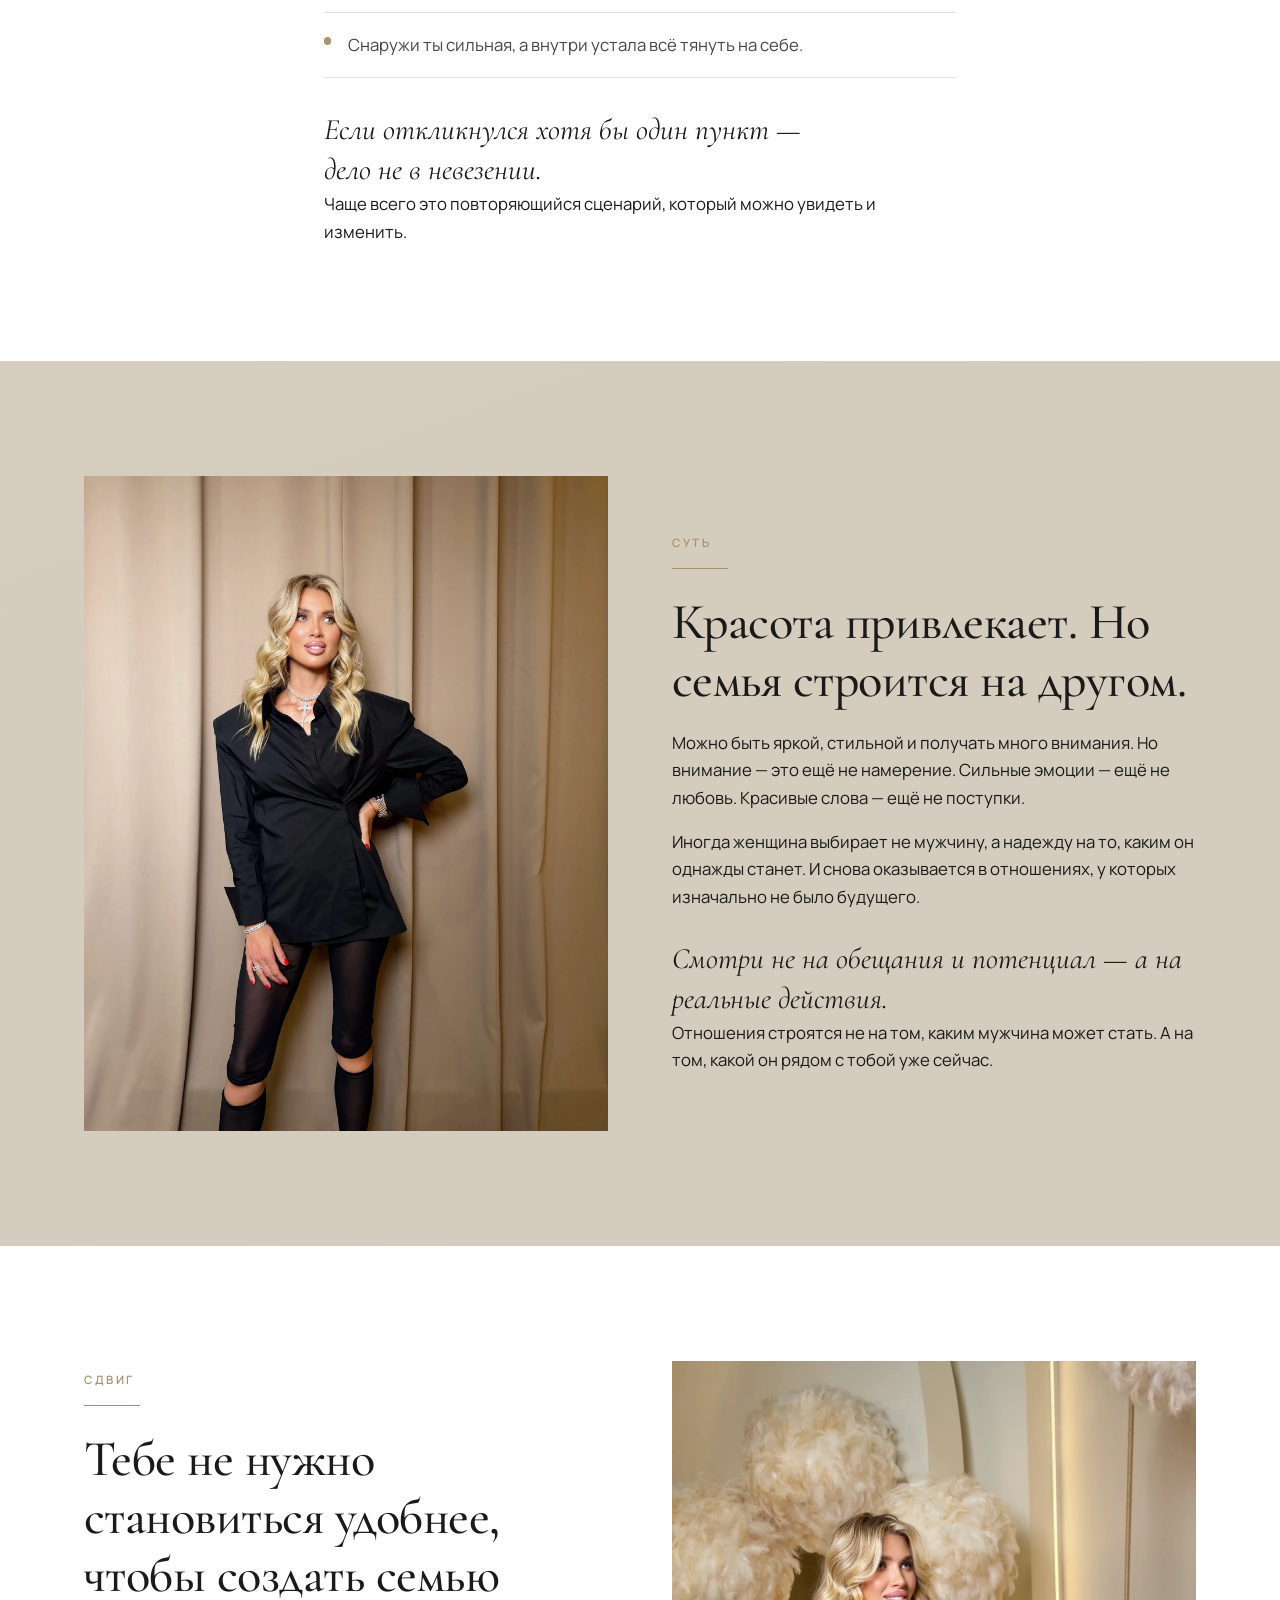
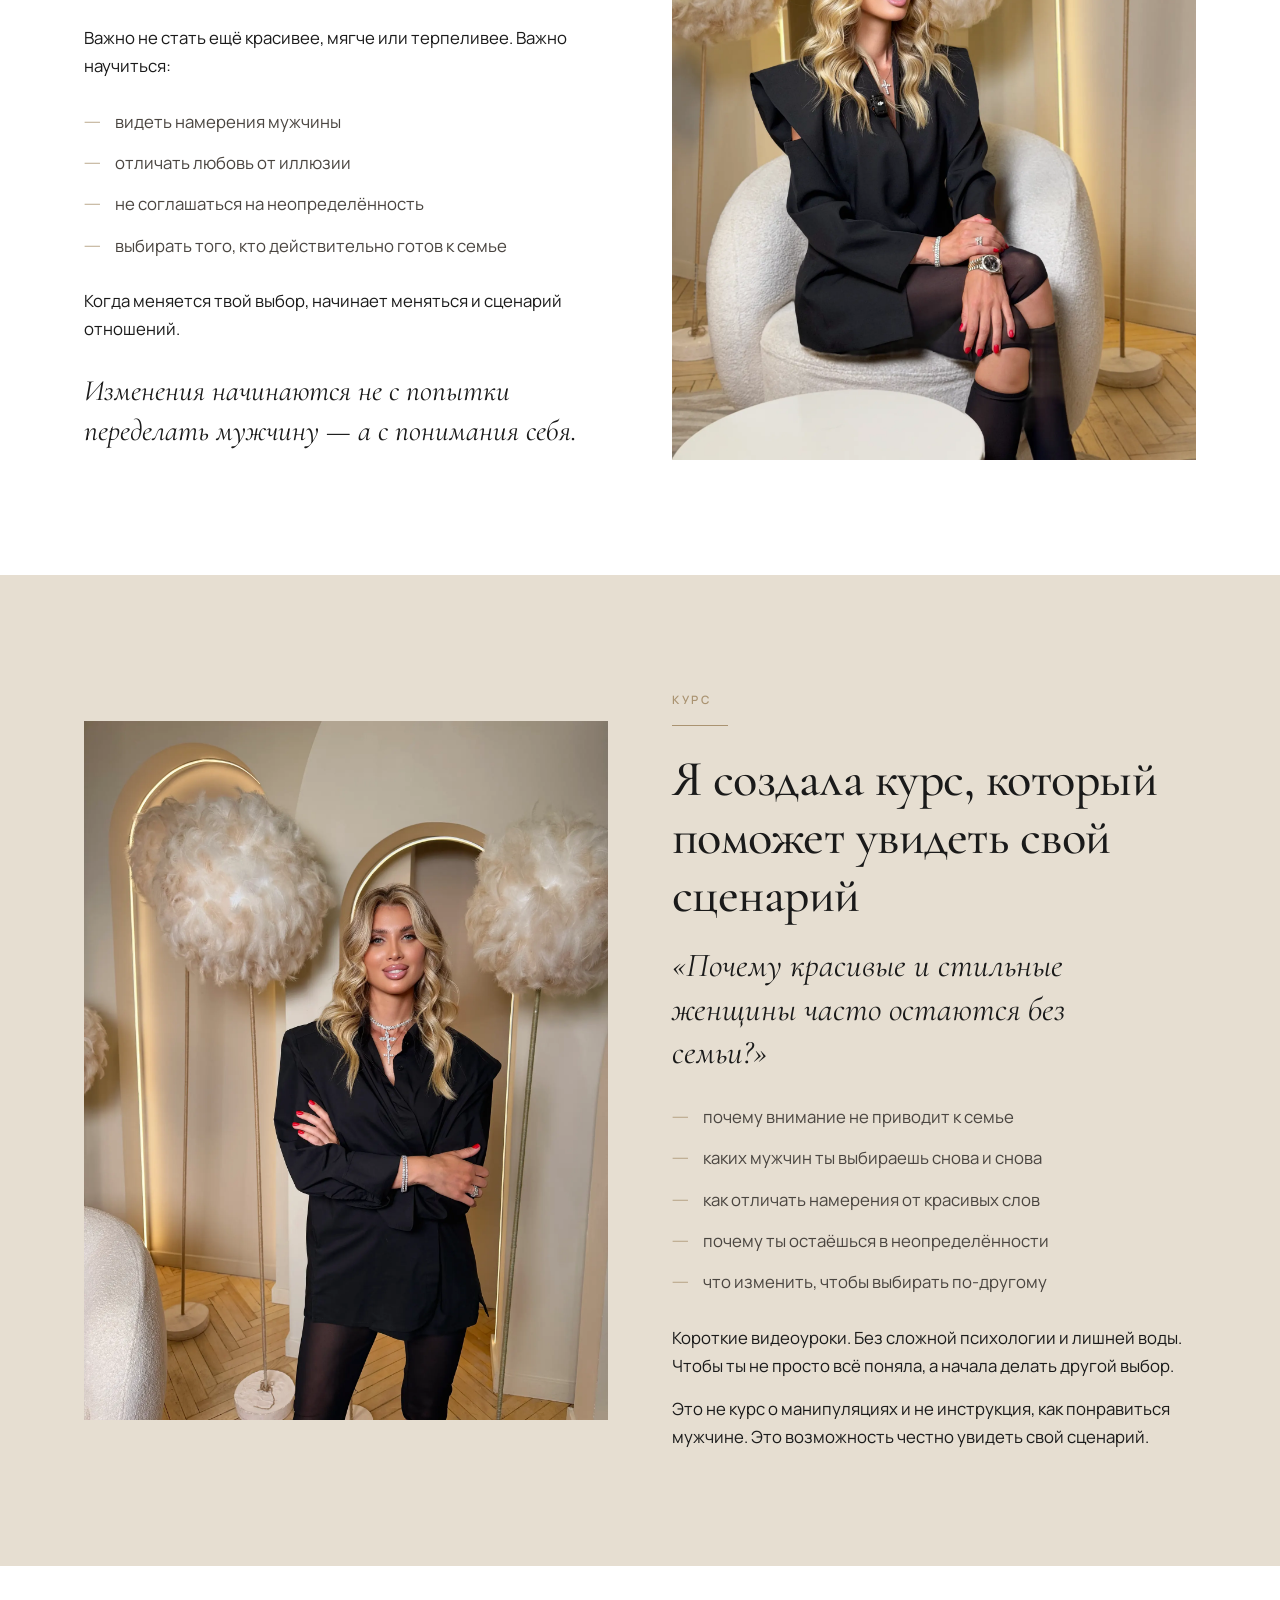
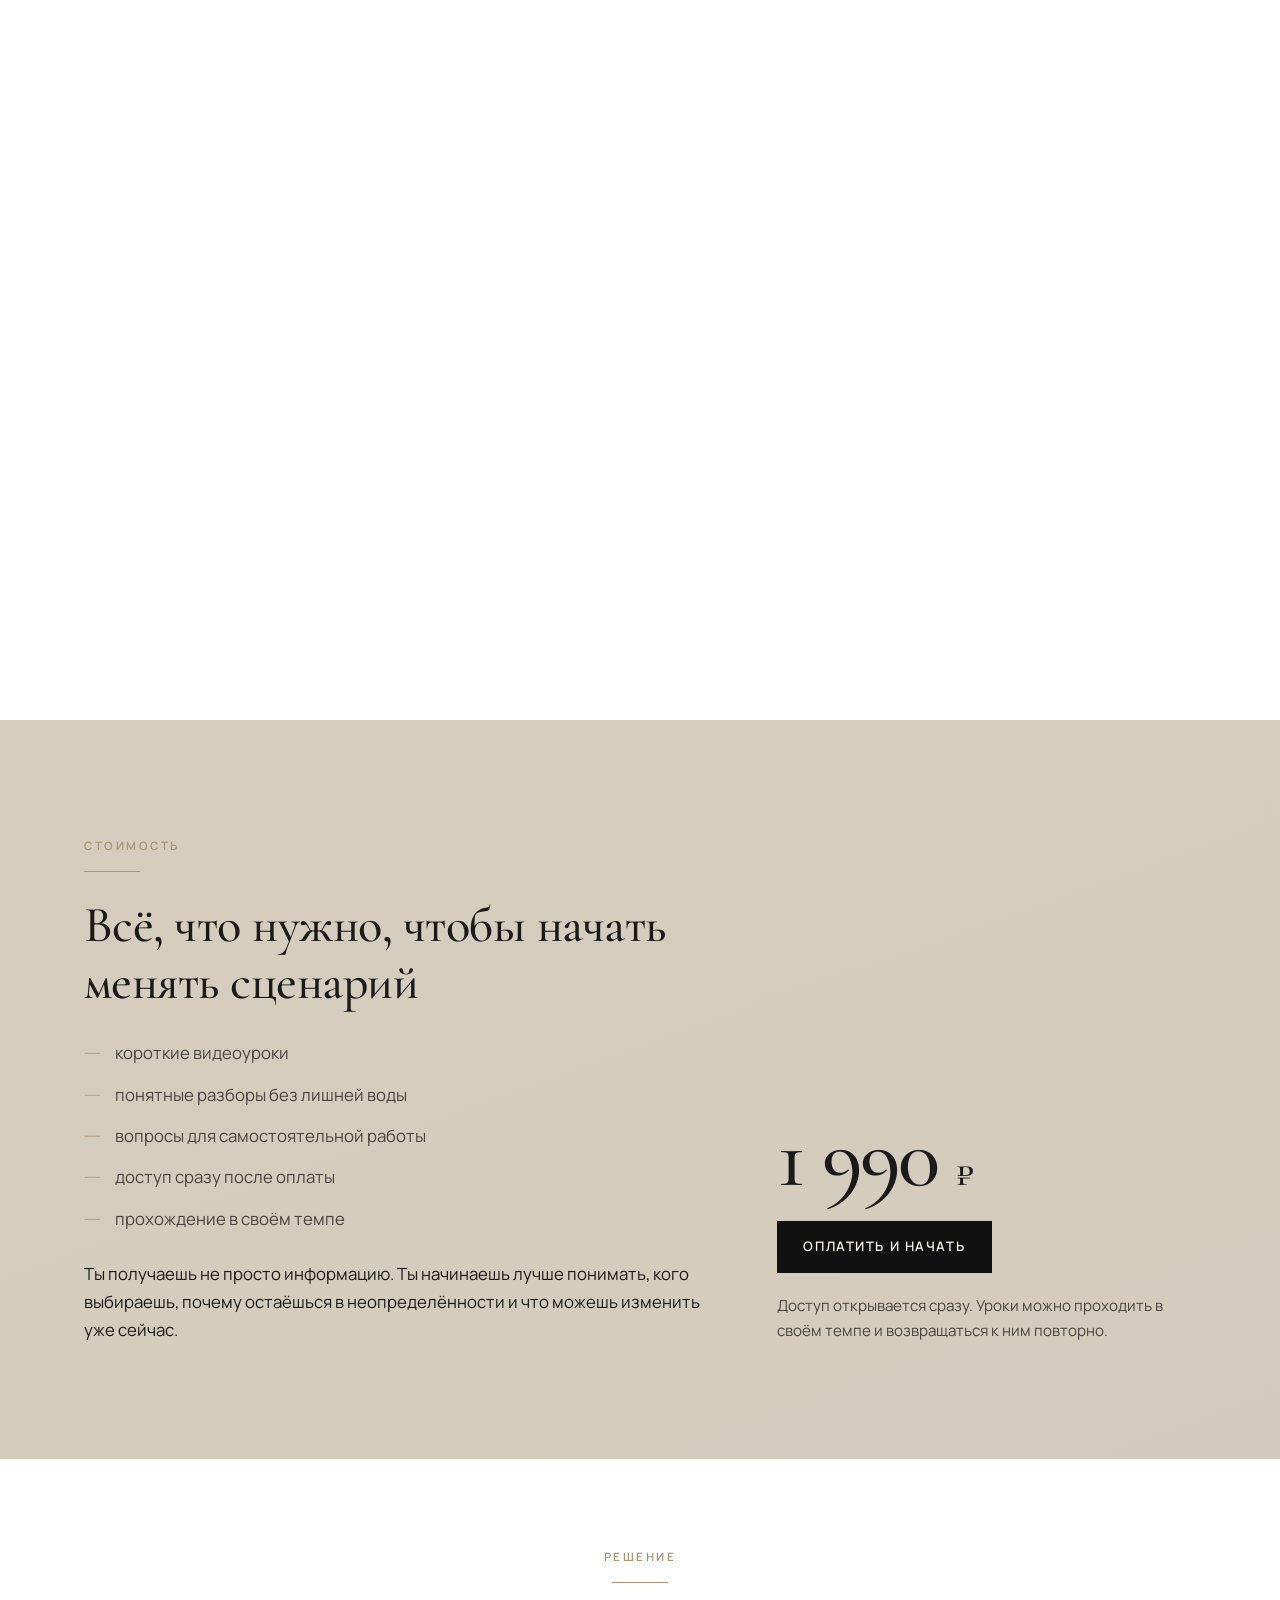
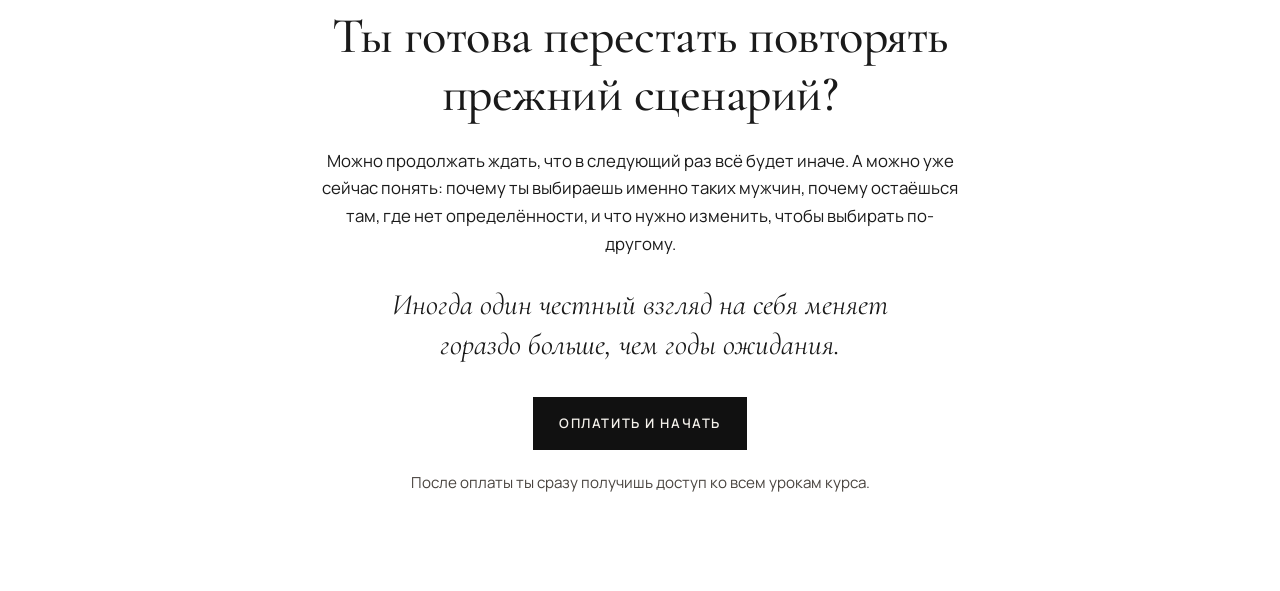
==== commit fe2b4a09: "Add YooKassa payment API and site server for course checkout Co-authored-by: Cursor <cursoragent@cur" ====
--- a/index.html
+++ b/index.html
@@ -27,7 +27,7 @@
         <a class="brand" href="#top">Юля</a>
         <nav class="nav" aria-label="Основная навигация">
           <a class="nav-link" href="#course">Курс</a>
-          <a class="btn btn--sm js-pay" href="success.html">Оплатить</a>
+          <a class="btn btn--sm js-pay" href="#">Оплатить</a>
         </nav>
       </div>
     </header>
@@ -58,7 +58,7 @@
           </p>
           <div class="btn-group">
             <a class="btn" href="#about">Узнать больше</a>
-            <a class="btn btn--ghost js-pay" href="success.html">Получить курс</a>
+            <a class="btn btn--ghost js-pay" href="#">Получить курс</a>
           </div>
         </div>
       </section>
@@ -352,7 +352,7 @@
             </div>
             <div>
               <p class="price">1&nbsp;990&nbsp;<span>₽</span></p>
-              <a class="btn js-pay" href="success.html">Оплатить и начать</a>
+              <a class="btn js-pay" href="#">Оплатить и начать</a>
               <p class="final-note">
                 Доступ открывается сразу. Уроки можно проходить в своём темпе и
                 возвращаться к ним повторно.
@@ -380,7 +380,7 @@
               ожидания.
             </p>
             <div class="btn-group">
-              <a class="btn js-pay" href="success.html">Оплатить и начать</a>
+              <a class="btn js-pay" href="#">Оплатить и начать</a>
             </div>
             <p class="final-note">
               После оплаты ты сразу получишь доступ ко всем урокам курса.
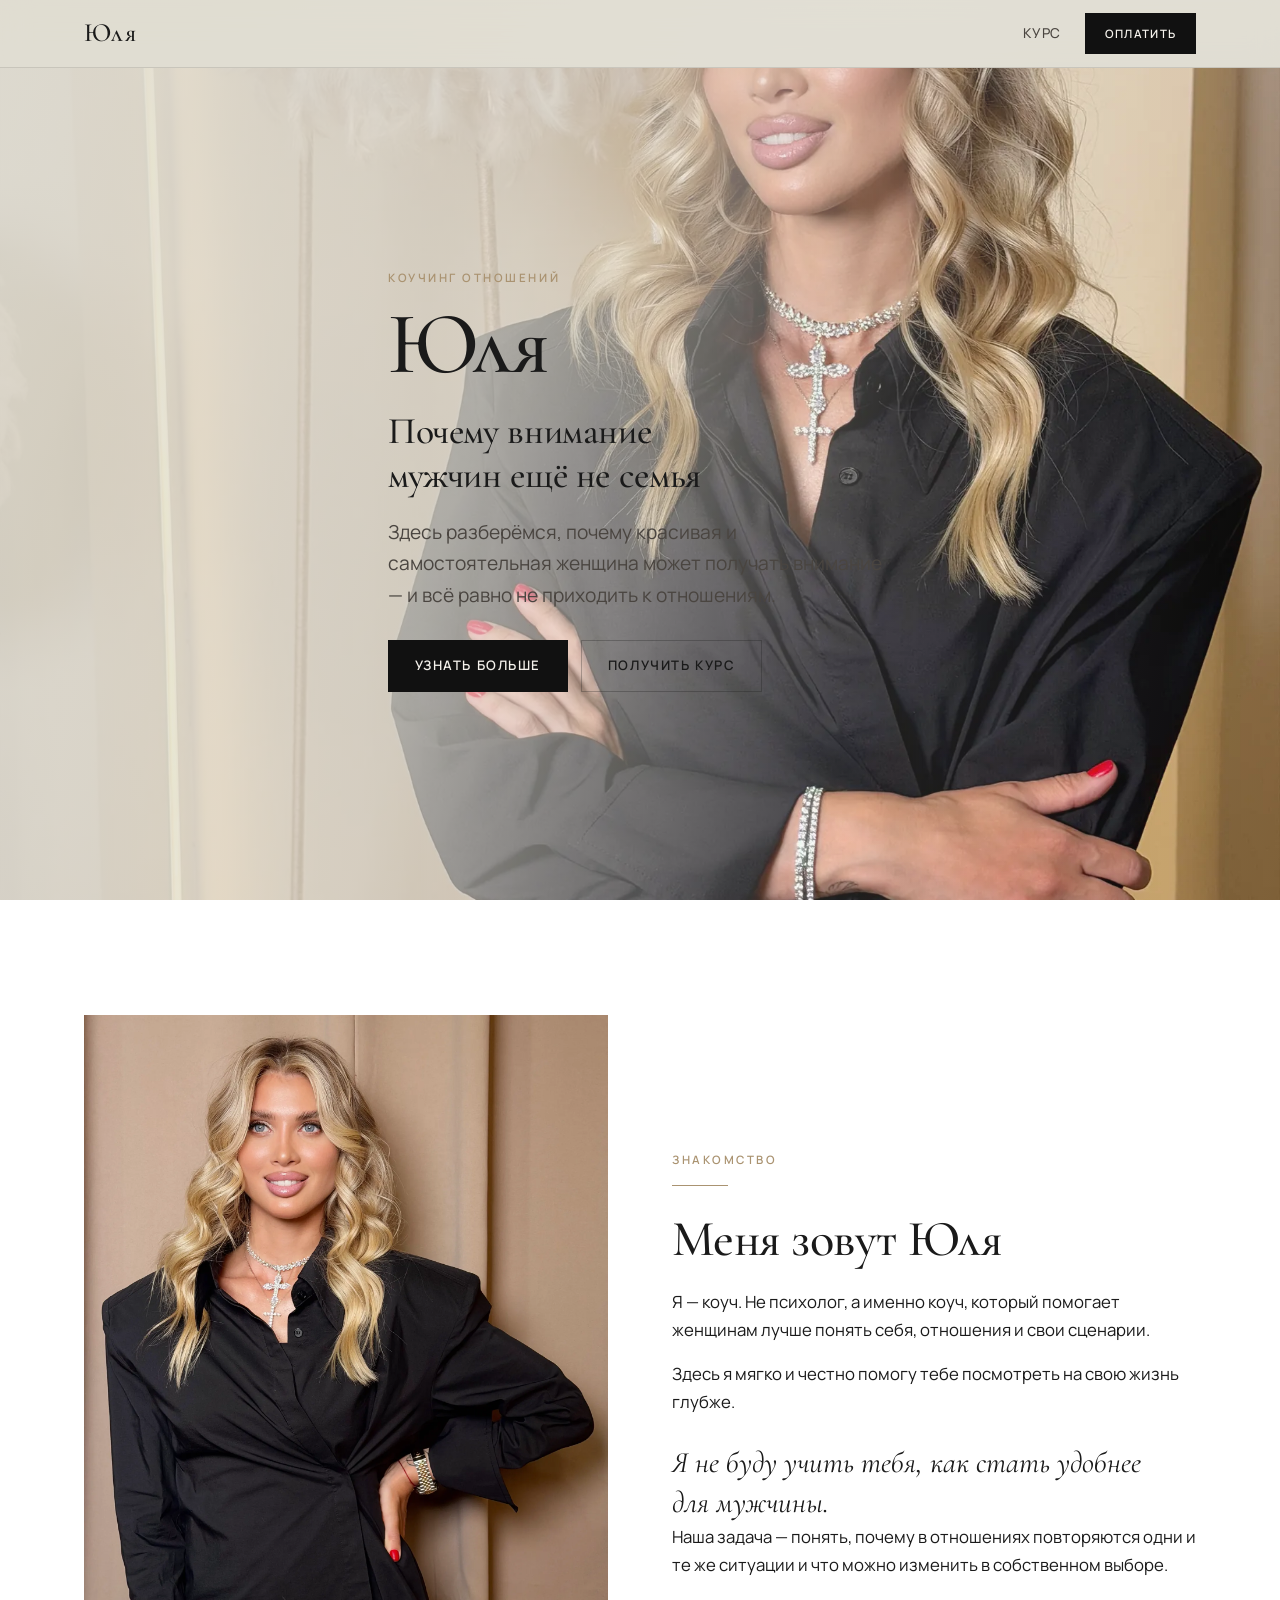
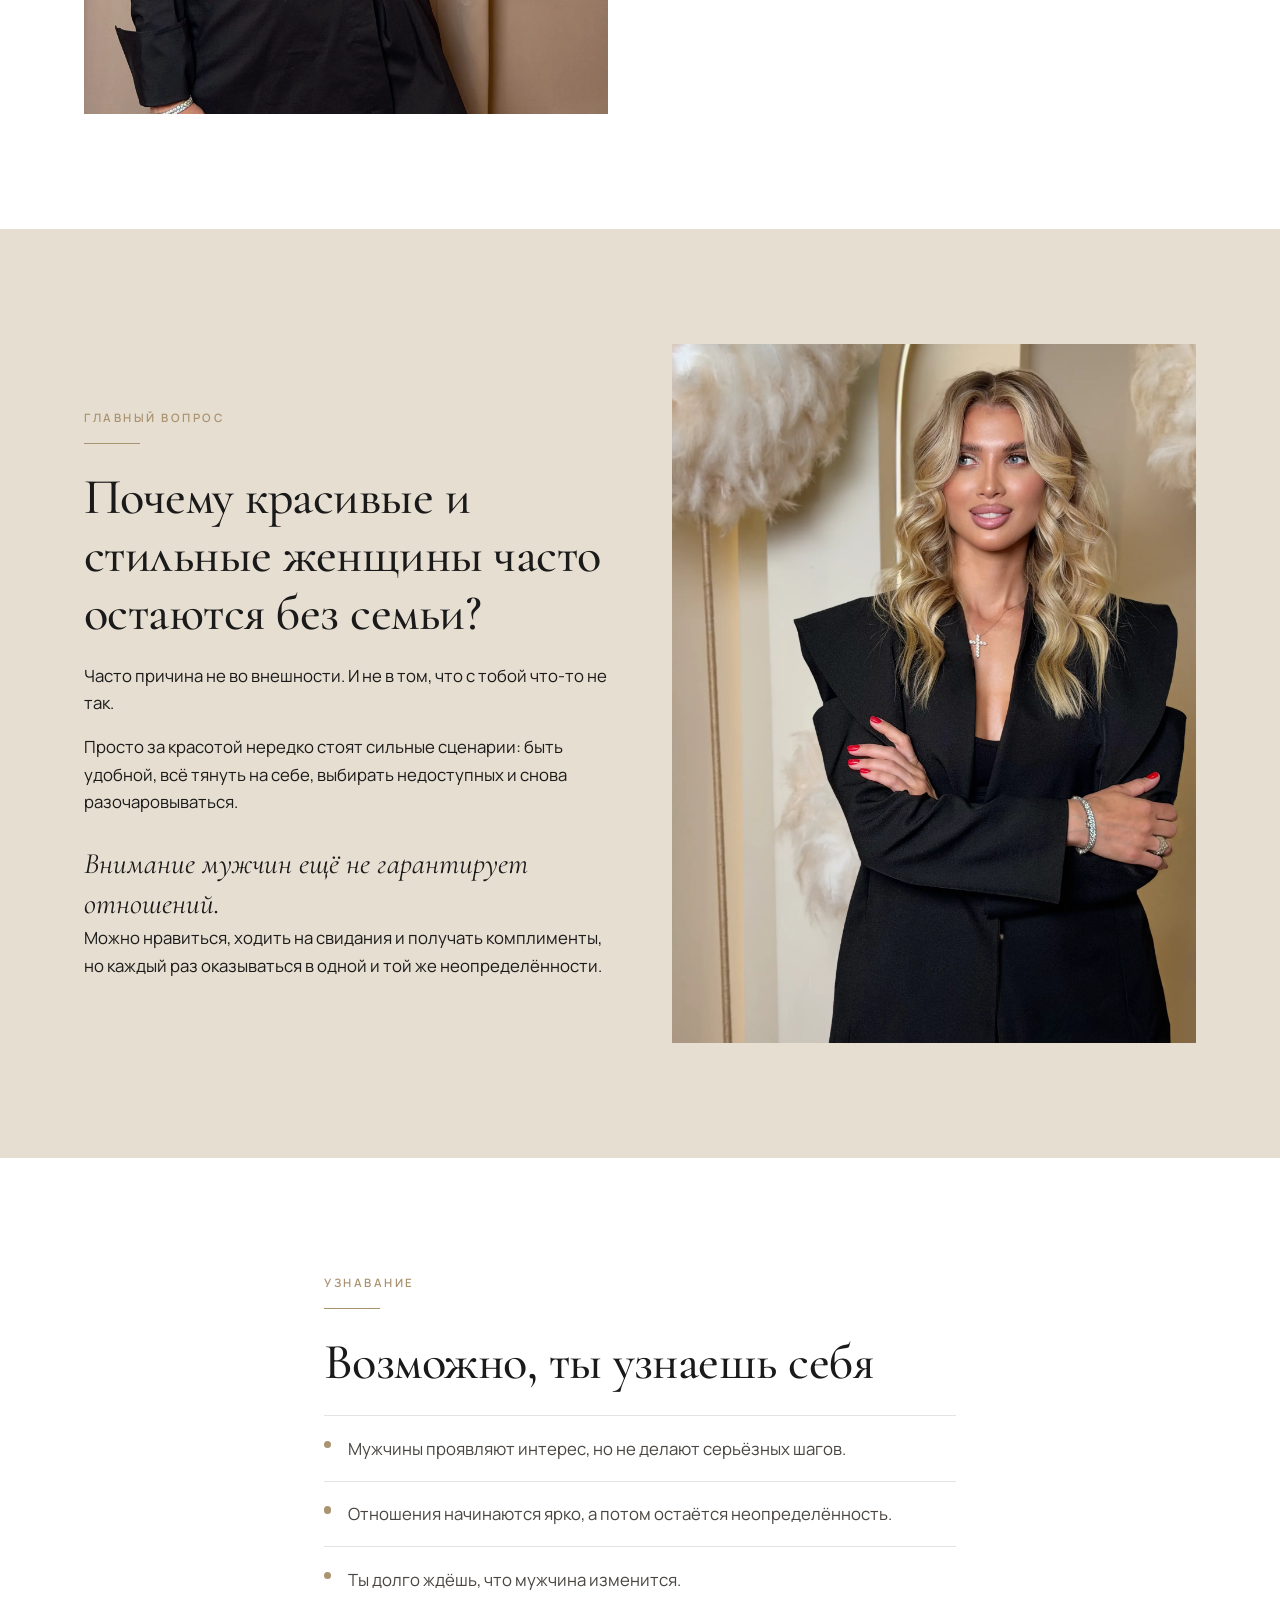
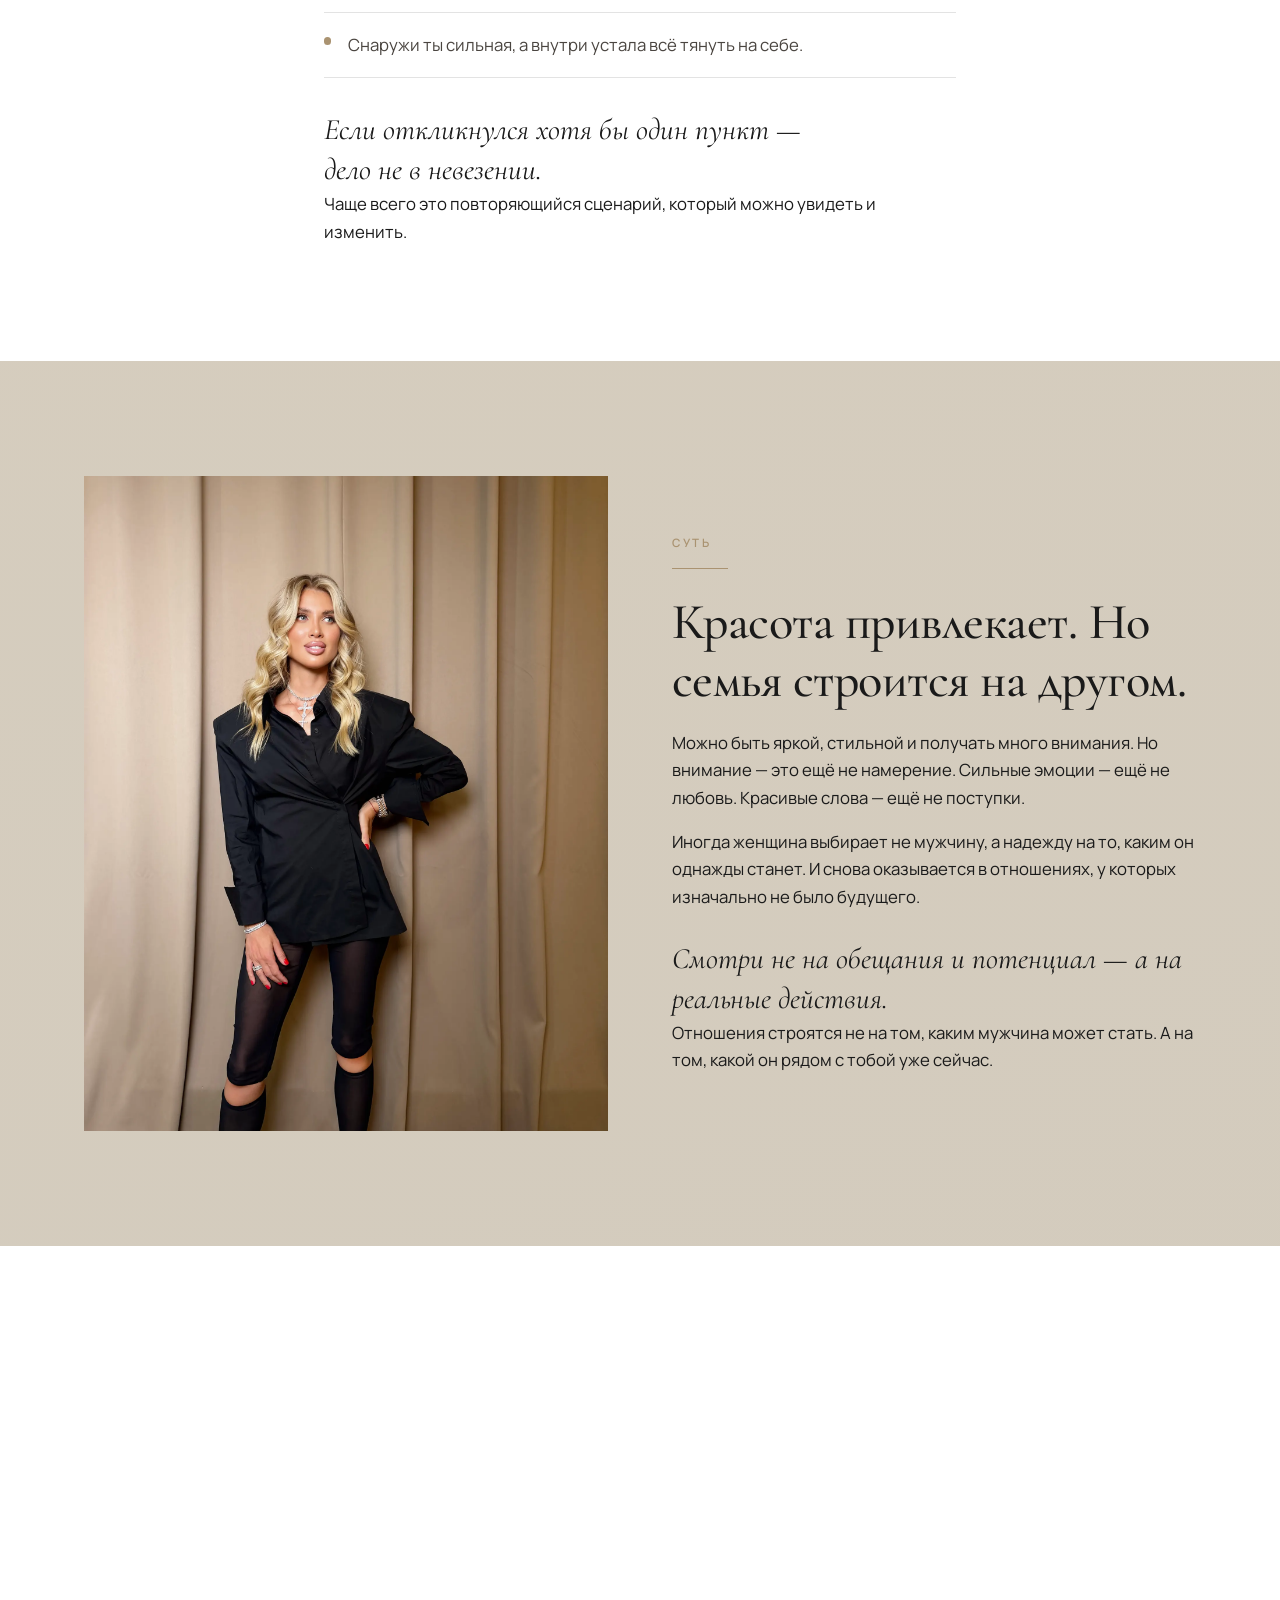
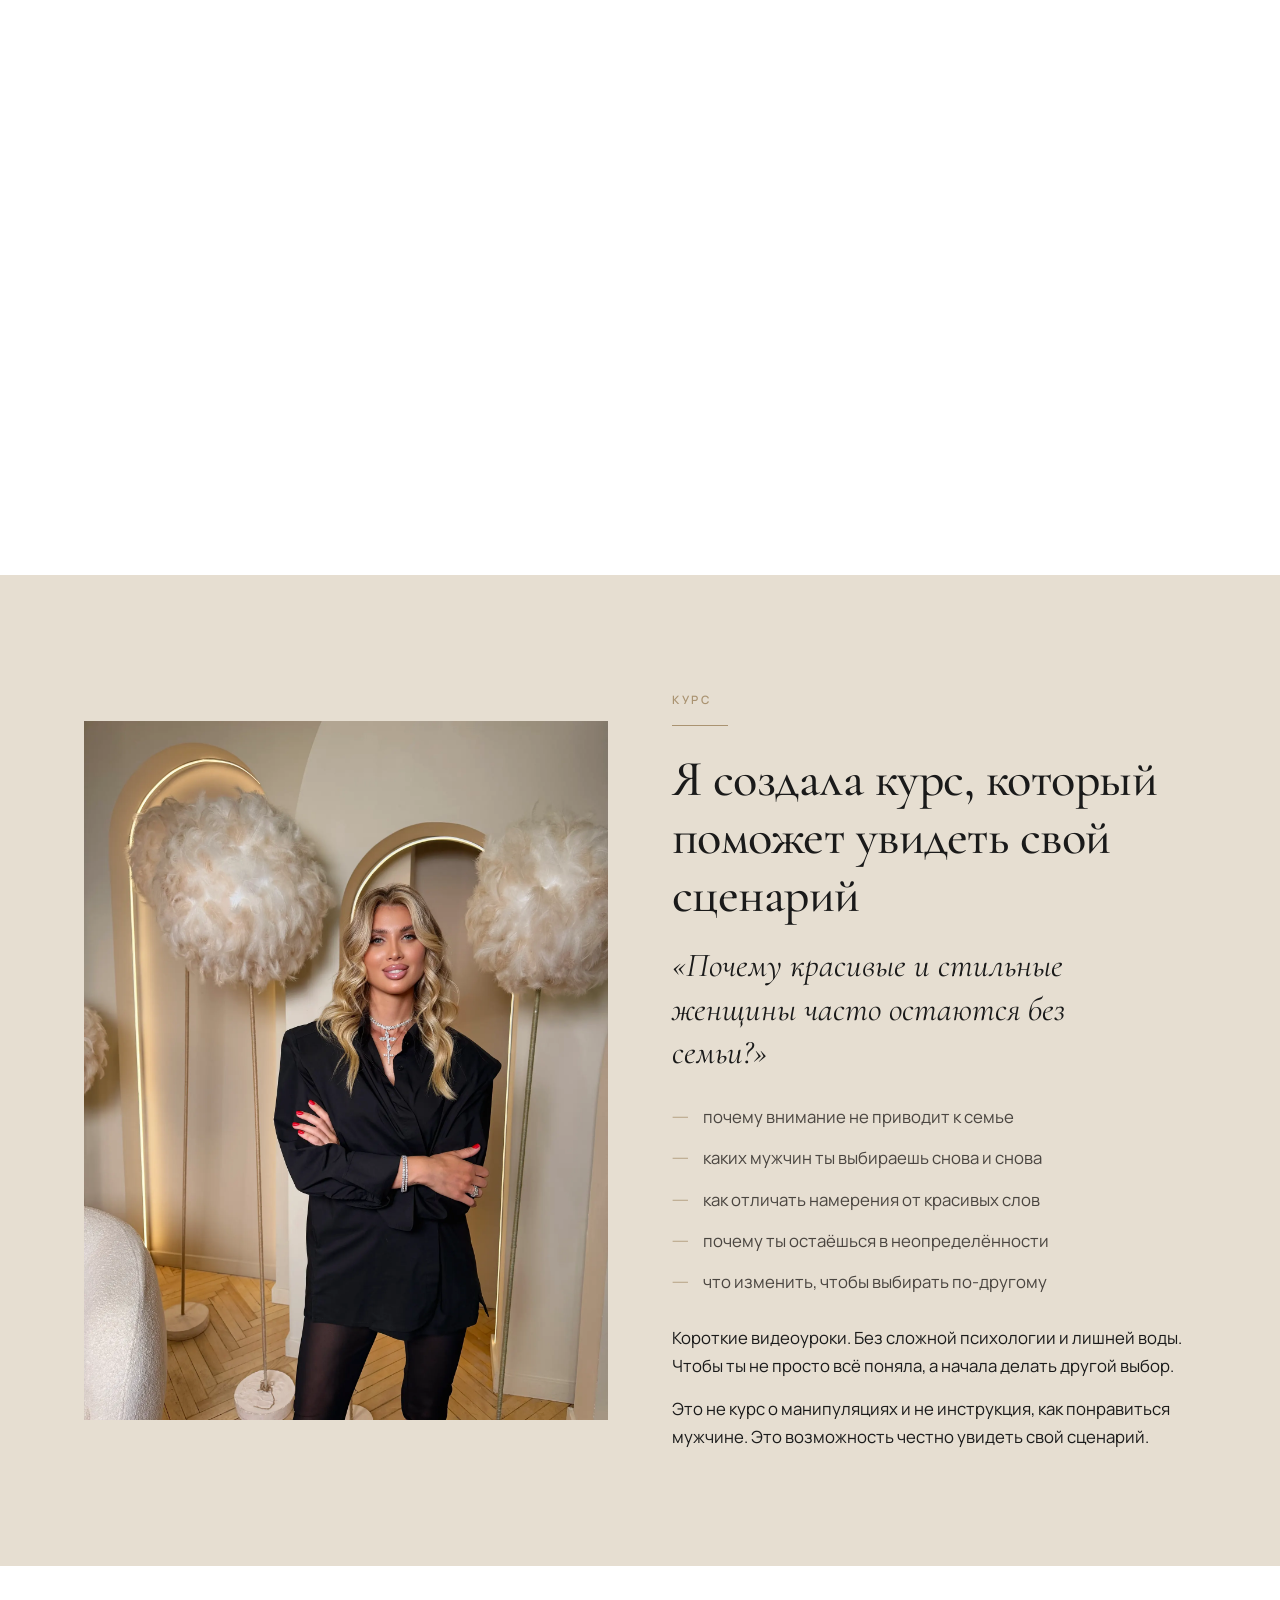
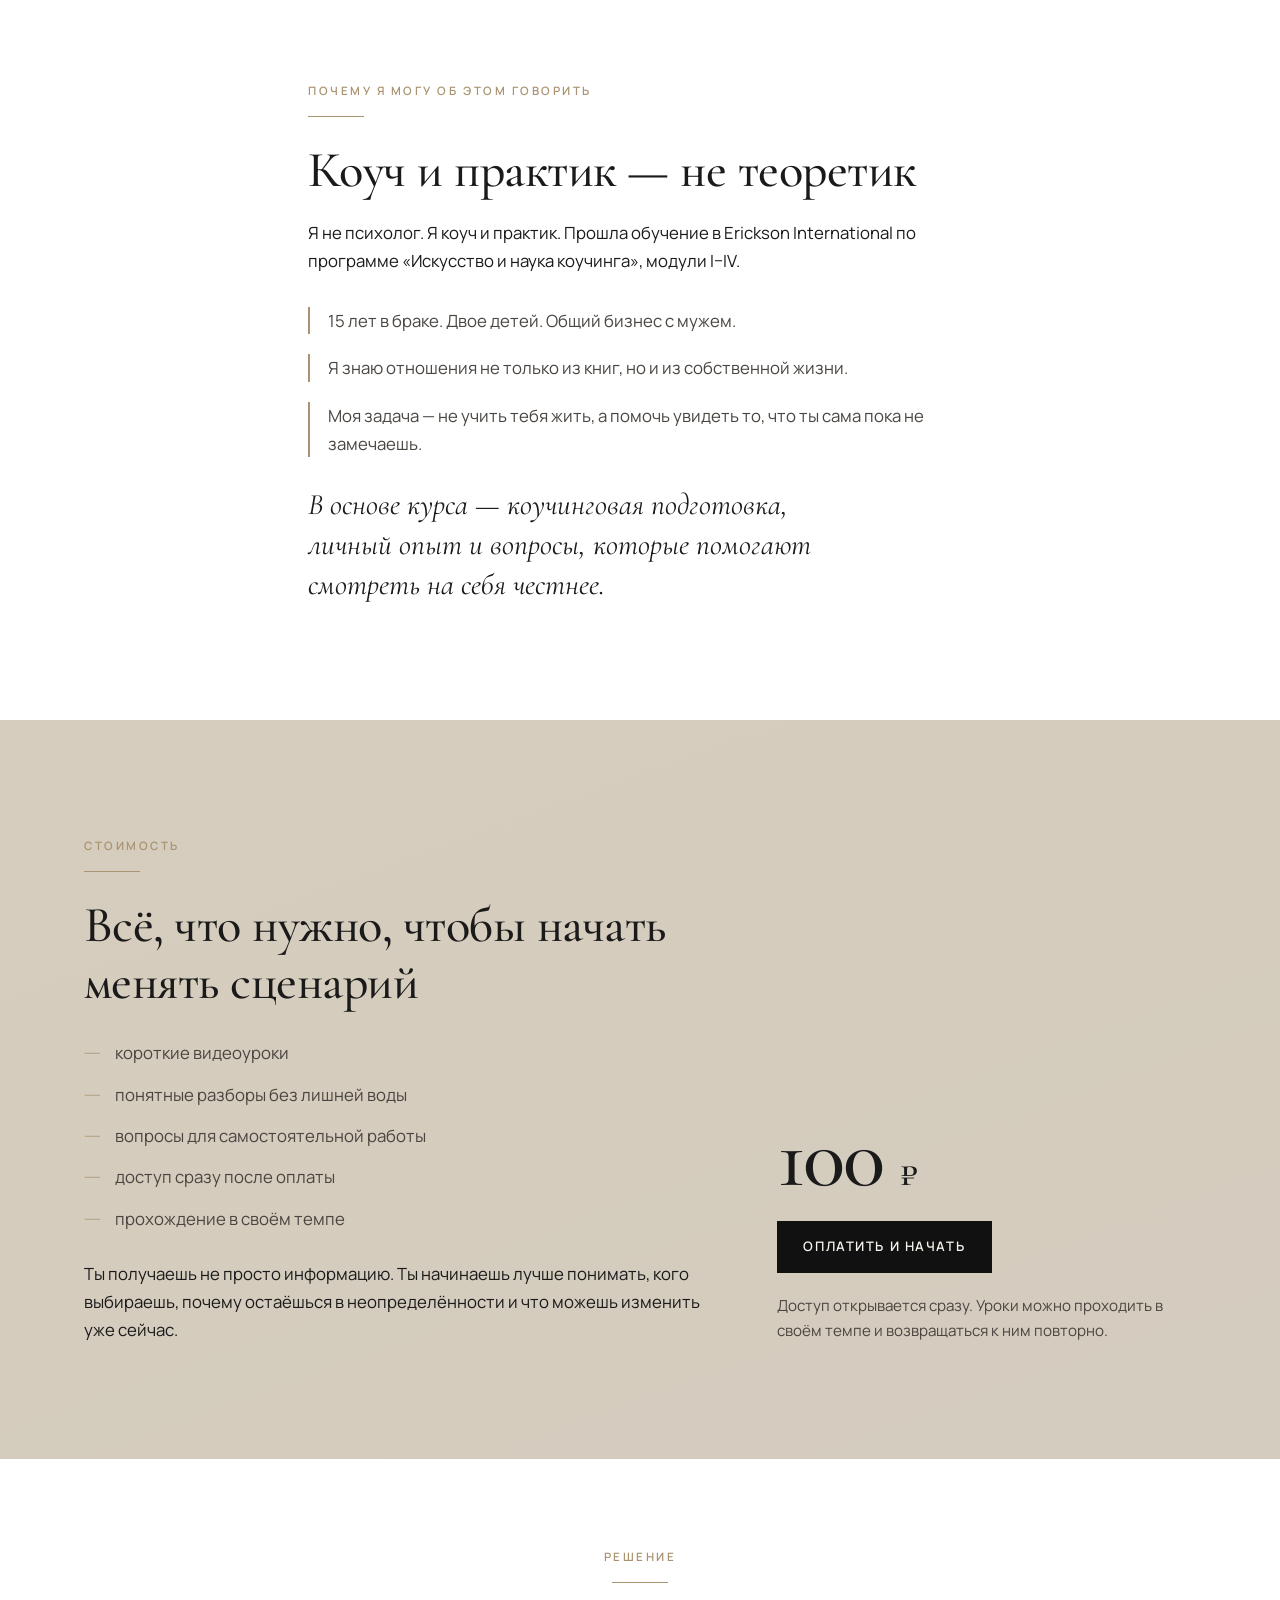
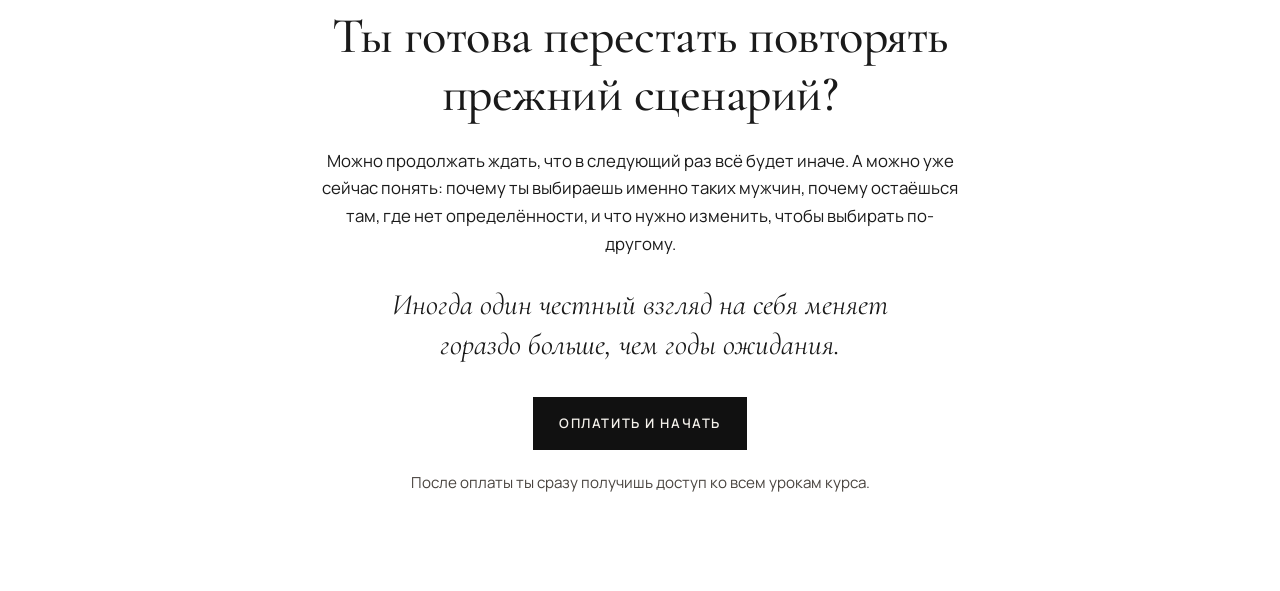
==== commit 557e8b87: "Add styled payment email modal, set test price to 100 RUB Co-authored-by: Cursor <cursoragent@cursor" ====
--- a/index.html
+++ b/index.html
@@ -351,7 +351,7 @@
               </p>
             </div>
             <div>
-              <p class="price">1&nbsp;990&nbsp;<span>₽</span></p>
+              <p class="price">100&nbsp;<span>₽</span></p>
               <a class="btn js-pay" href="#">Оплатить и начать</a>
               <p class="final-note">
                 Доступ открывается сразу. Уроки можно проходить в своём темпе и
@@ -390,6 +390,47 @@
       </section>
     </main>
 
+    <div class="pay-modal" id="pay-modal" hidden aria-hidden="true">
+      <div class="pay-modal__backdrop" data-pay-close tabindex="-1"></div>
+      <div
+        class="pay-modal__dialog"
+        role="dialog"
+        aria-modal="true"
+        aria-labelledby="pay-modal-title"
+      >
+        <div class="pay-modal__ornament" aria-hidden="true"></div>
+        <p class="eyebrow">Оплата</p>
+        <h2 id="pay-modal-title">Email для чека</h2>
+        <p class="pay-modal__text">
+          Укажи email — на него придёт чек об оплате. После платежа откроется
+          доступ к урокам в Telegram.
+        </p>
+        <label class="pay-modal__field">
+          <span class="pay-modal__label">Email</span>
+          <input
+            class="pay-modal__input"
+            id="pay-modal-email"
+            type="email"
+            name="email"
+            autocomplete="email"
+            placeholder="you@example.com"
+            required
+          />
+        </label>
+        <p class="pay-modal__error" id="pay-modal-error" hidden>
+          Введите корректный email
+        </p>
+        <div class="pay-modal__actions">
+          <button class="btn pay-modal__submit" type="button" id="pay-modal-submit">
+            Продолжить к оплате
+          </button>
+          <button class="btn btn--ghost pay-modal__cancel" type="button" data-pay-close>
+            Отмена
+          </button>
+        </div>
+      </div>
+    </div>
+
     <script src="js/main.js"></script>
   </body>
 </html>
--- a/css/styles.css
+++ b/css/styles.css
@@ -539,6 +539,128 @@
   margin: 0 auto 2rem;
 }
 
+/* ===== Payment modal ===== */
+.pay-modal {
+  position: fixed;
+  inset: 0;
+  z-index: 200;
+  display: flex;
+  align-items: center;
+  justify-content: center;
+  padding: 1.25rem;
+  opacity: 0;
+  visibility: hidden;
+  transition:
+    opacity 0.35s var(--ease),
+    visibility 0.35s var(--ease);
+}
+
+.pay-modal.is-open {
+  opacity: 1;
+  visibility: visible;
+}
+
+.pay-modal[hidden] {
+  display: flex;
+}
+
+.pay-modal__backdrop {
+  position: absolute;
+  inset: 0;
+  background: rgba(26, 26, 26, 0.45);
+  backdrop-filter: blur(6px);
+}
+
+.pay-modal__dialog {
+  position: relative;
+  width: min(100%, 26rem);
+  padding: 2rem 1.75rem 1.75rem;
+  background: var(--bg);
+  border: 1px solid var(--line);
+  box-shadow: 0 24px 64px rgba(26, 26, 26, 0.18);
+  transform: translateY(16px) scale(0.98);
+  transition: transform 0.35s var(--ease);
+}
+
+.pay-modal.is-open .pay-modal__dialog {
+  transform: translateY(0) scale(1);
+}
+
+.pay-modal__ornament {
+  width: 3rem;
+  height: 1px;
+  background: var(--accent-deep);
+  margin-bottom: 1.5rem;
+}
+
+.pay-modal__dialog h2 {
+  font-size: clamp(1.75rem, 4vw, 2.25rem);
+  margin-bottom: 0.75rem;
+}
+
+.pay-modal__text {
+  margin: 0 0 1.25rem;
+  color: var(--ink-muted);
+  font-size: 0.98rem;
+}
+
+.pay-modal__field {
+  display: block;
+  margin-bottom: 0.5rem;
+}
+
+.pay-modal__label {
+  display: block;
+  font-size: 0.72rem;
+  font-weight: 600;
+  letter-spacing: 0.14em;
+  text-transform: uppercase;
+  color: var(--accent-deep);
+  margin-bottom: 0.5rem;
+}
+
+.pay-modal__input {
+  width: 100%;
+  padding: 0.85rem 1rem;
+  border: 1px solid var(--line);
+  border-radius: 0;
+  background: rgba(255, 255, 255, 0.35);
+  color: var(--ink);
+  font: inherit;
+  transition: border-color 0.2s var(--ease), box-shadow 0.2s var(--ease);
+}
+
+.pay-modal__input:focus {
+  outline: none;
+  border-color: var(--accent-deep);
+  box-shadow: 0 0 0 3px rgba(190, 171, 147, 0.35);
+}
+
+.pay-modal__input.is-invalid {
+  border-color: var(--spark);
+}
+
+.pay-modal__error {
+  margin: 0 0 0.75rem;
+  font-size: 0.9rem;
+  color: var(--spark);
+}
+
+.pay-modal__actions {
+  display: flex;
+  flex-direction: column;
+  gap: 0.65rem;
+  margin-top: 1rem;
+}
+
+.pay-modal__cancel {
+  justify-content: center;
+}
+
+body.pay-modal-open {
+  overflow: hidden;
+}
+
 /* ===== Reveal motion ===== */
 .reveal {
   opacity: 0;
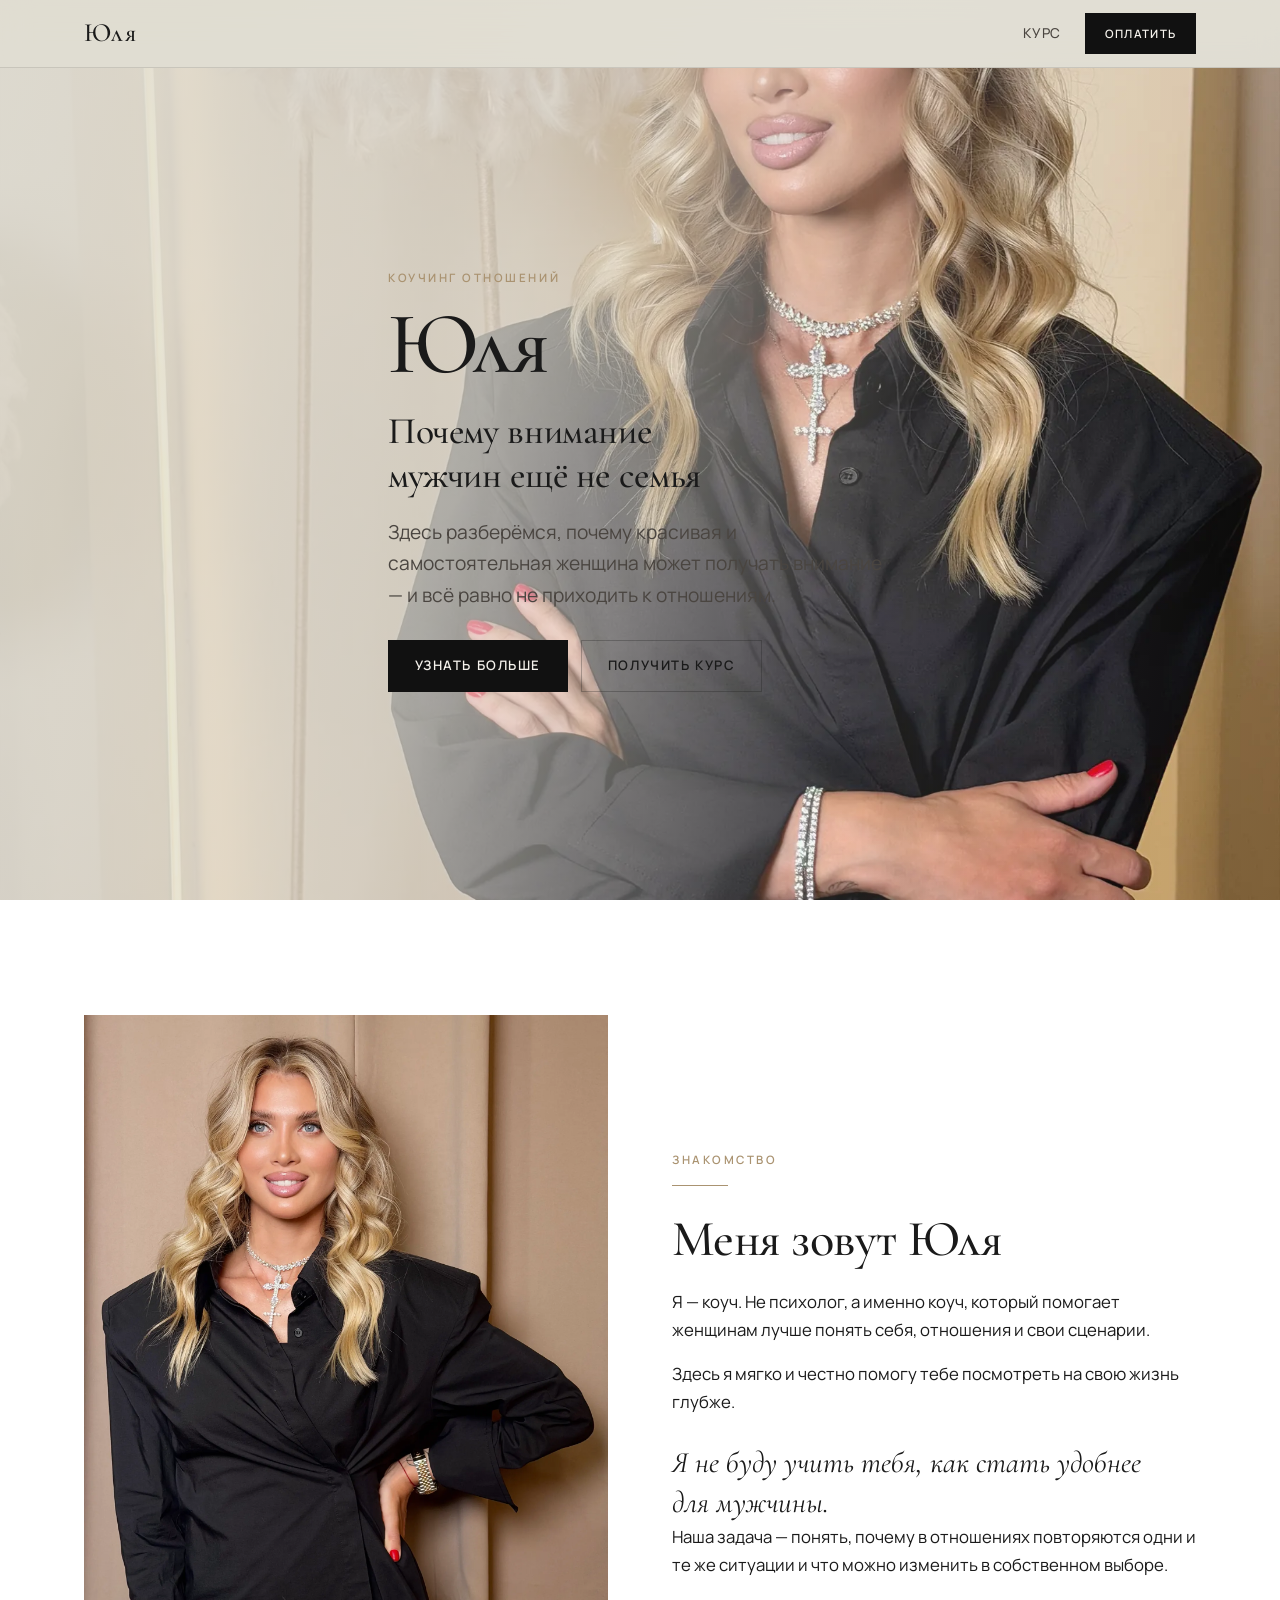
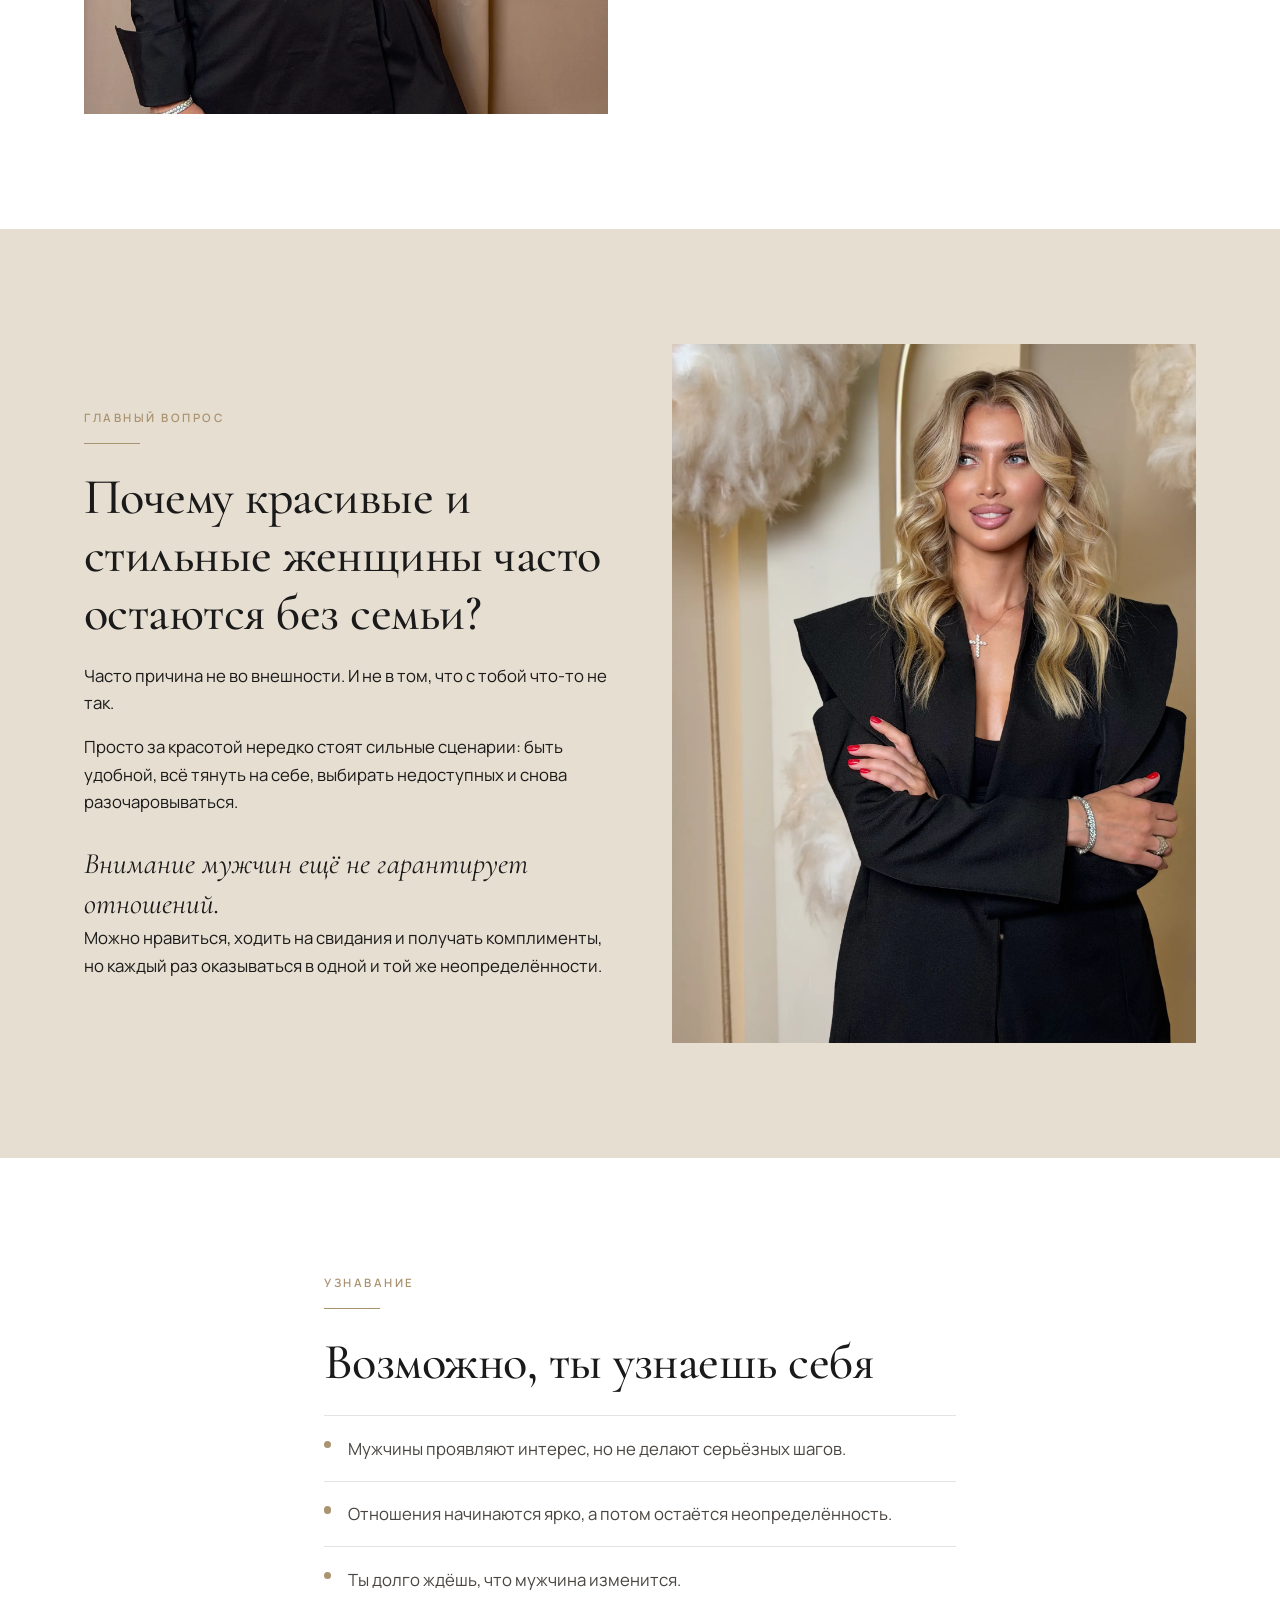
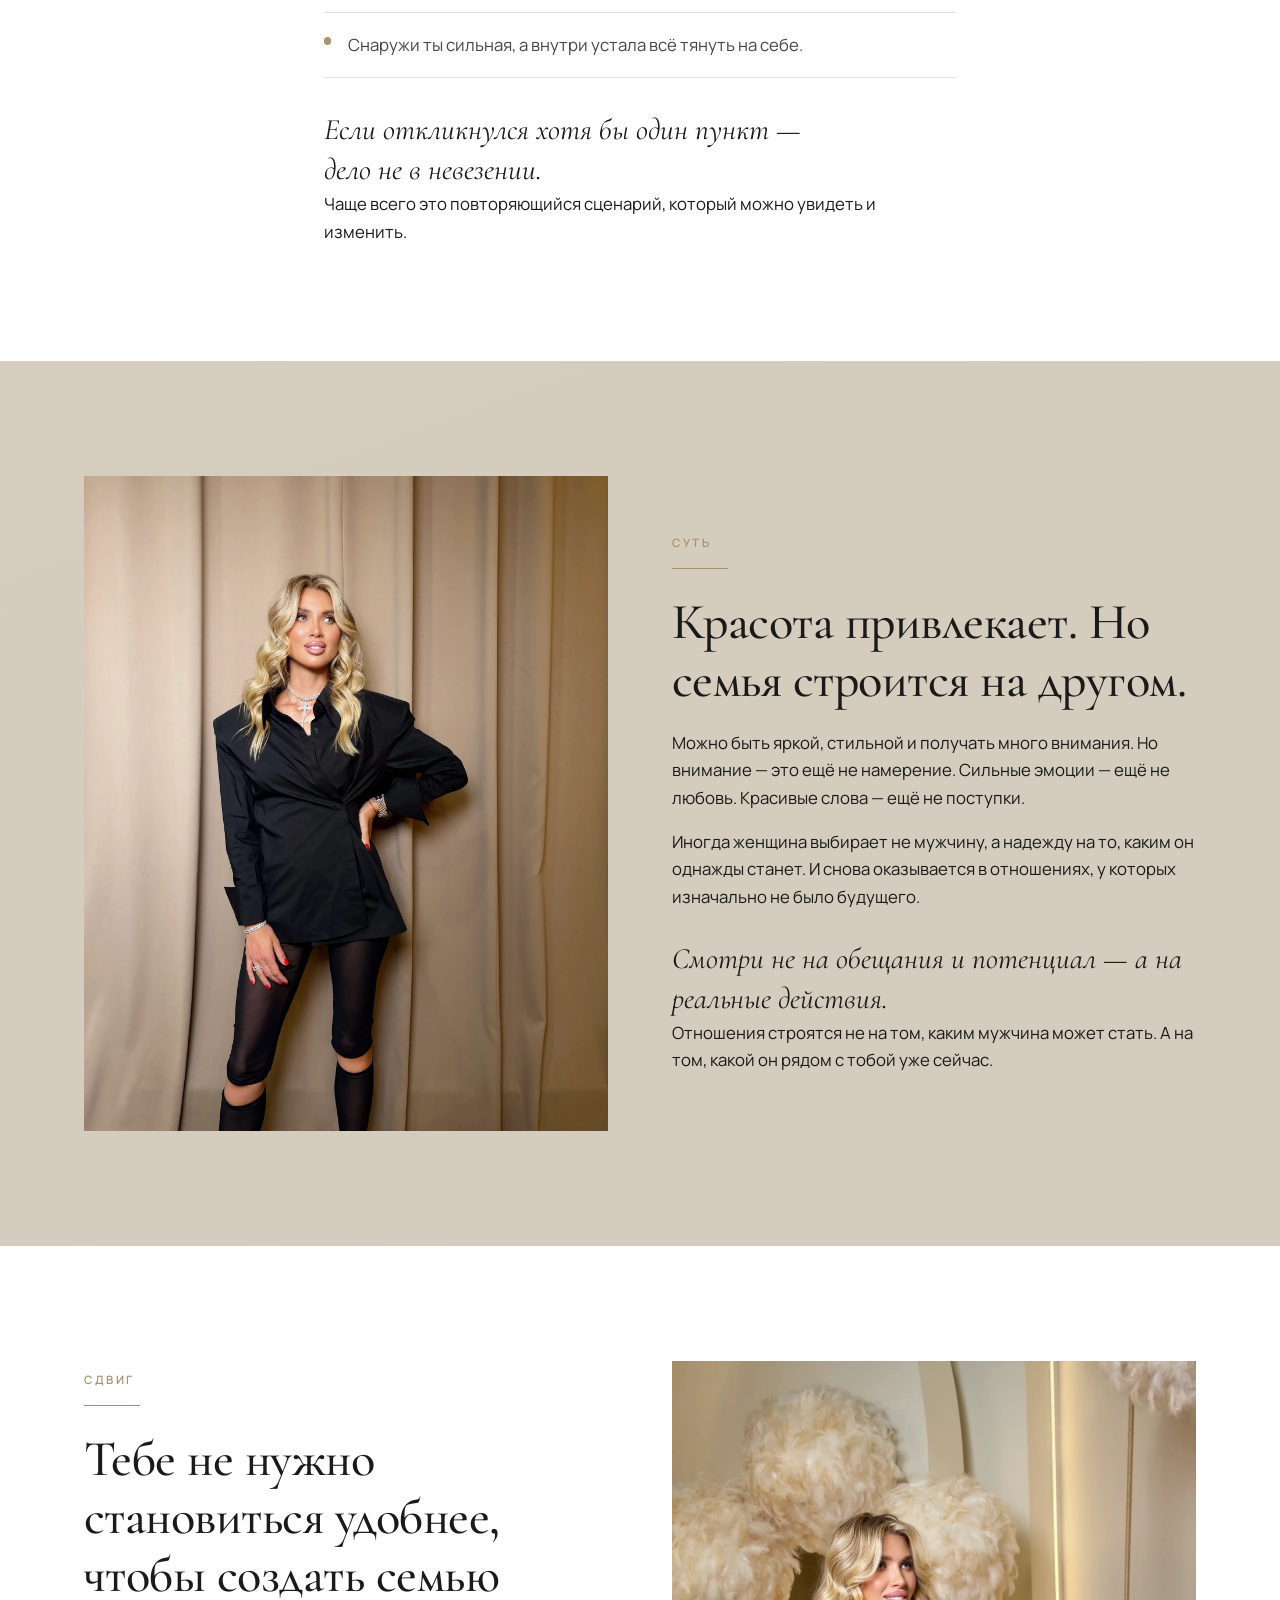
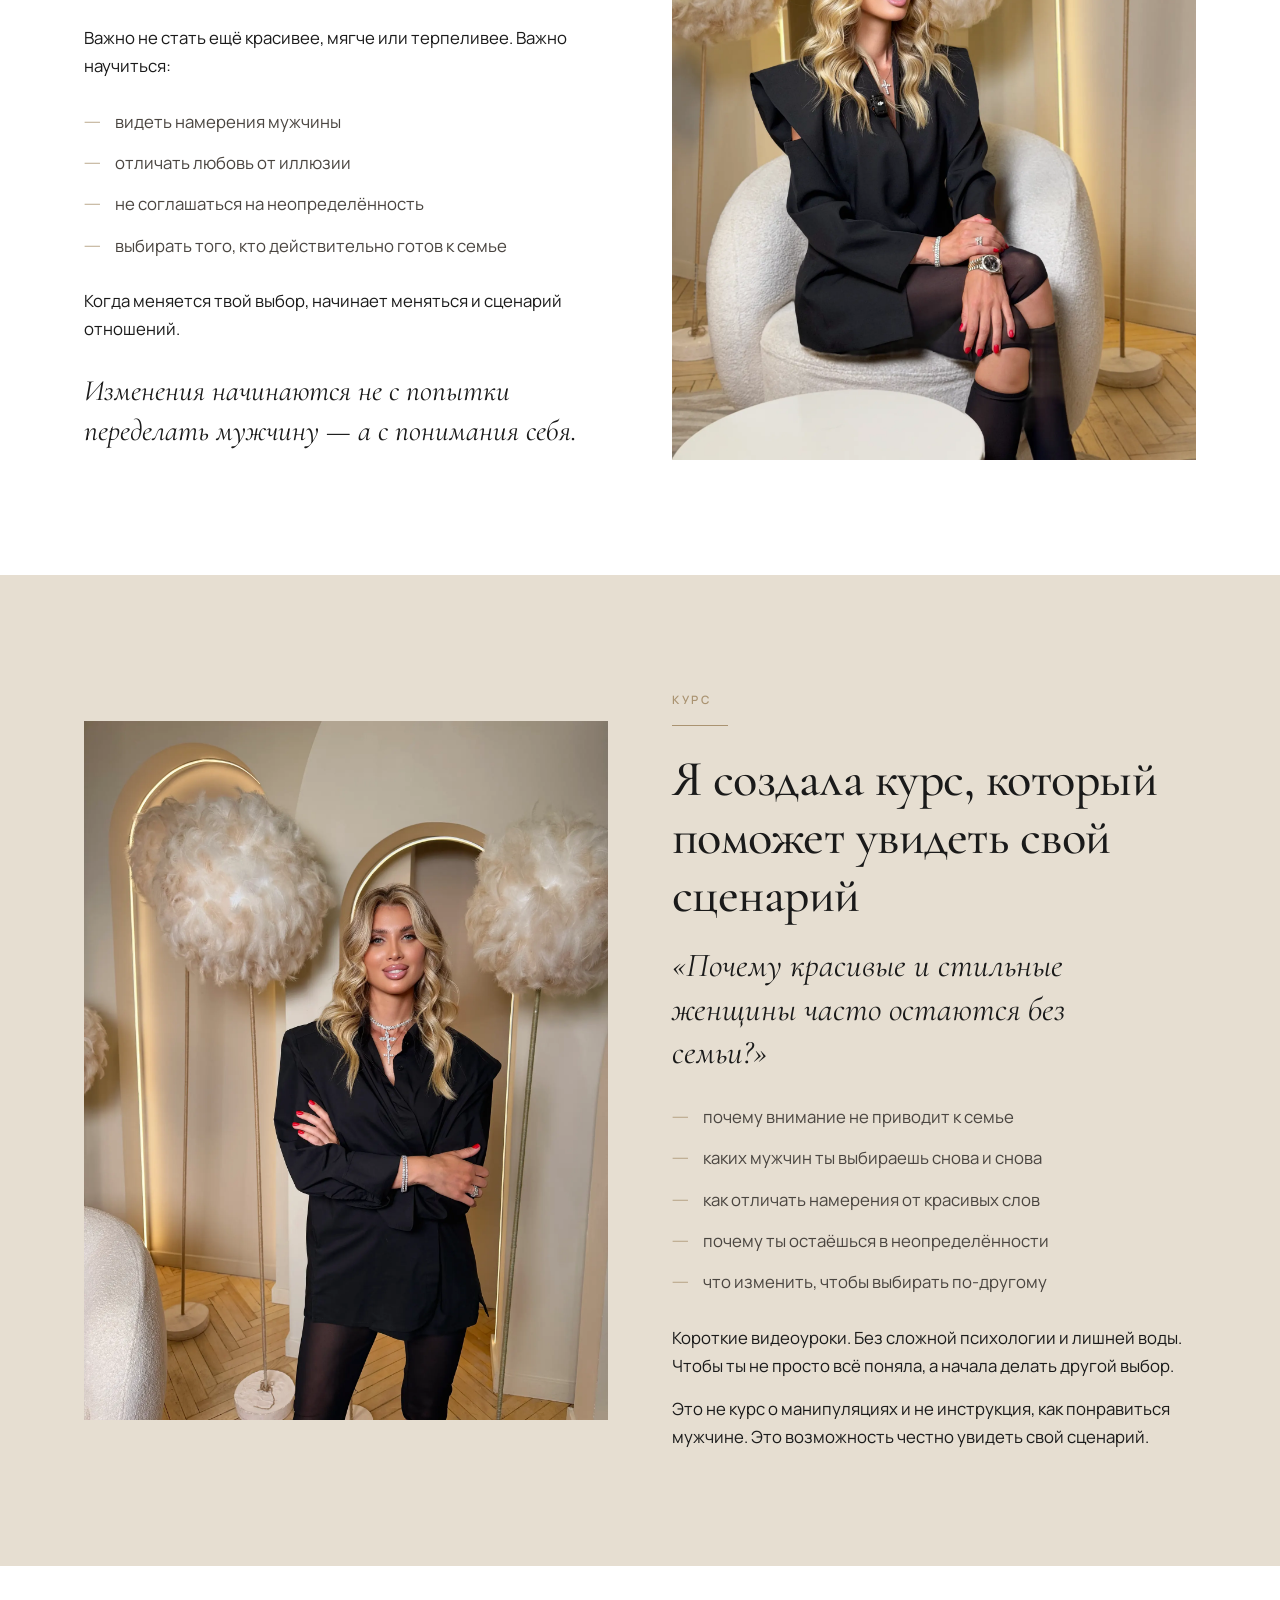
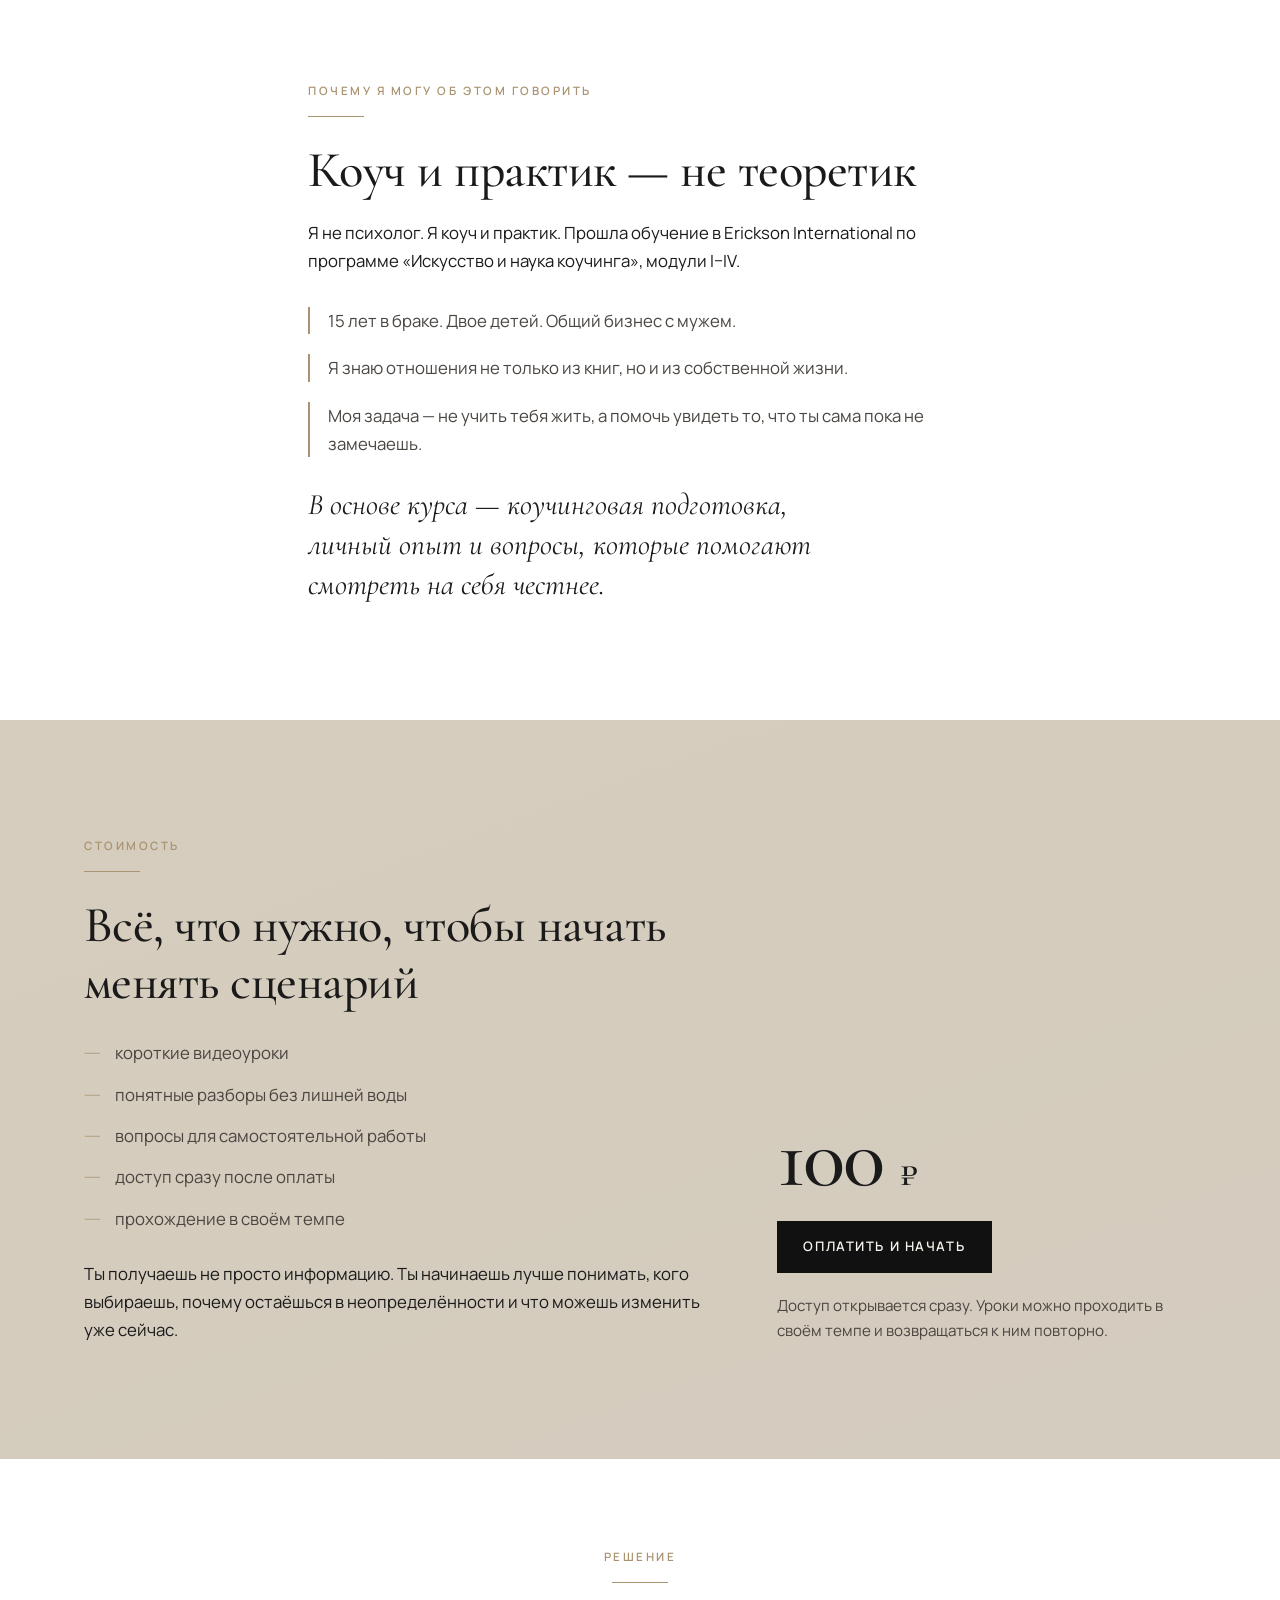
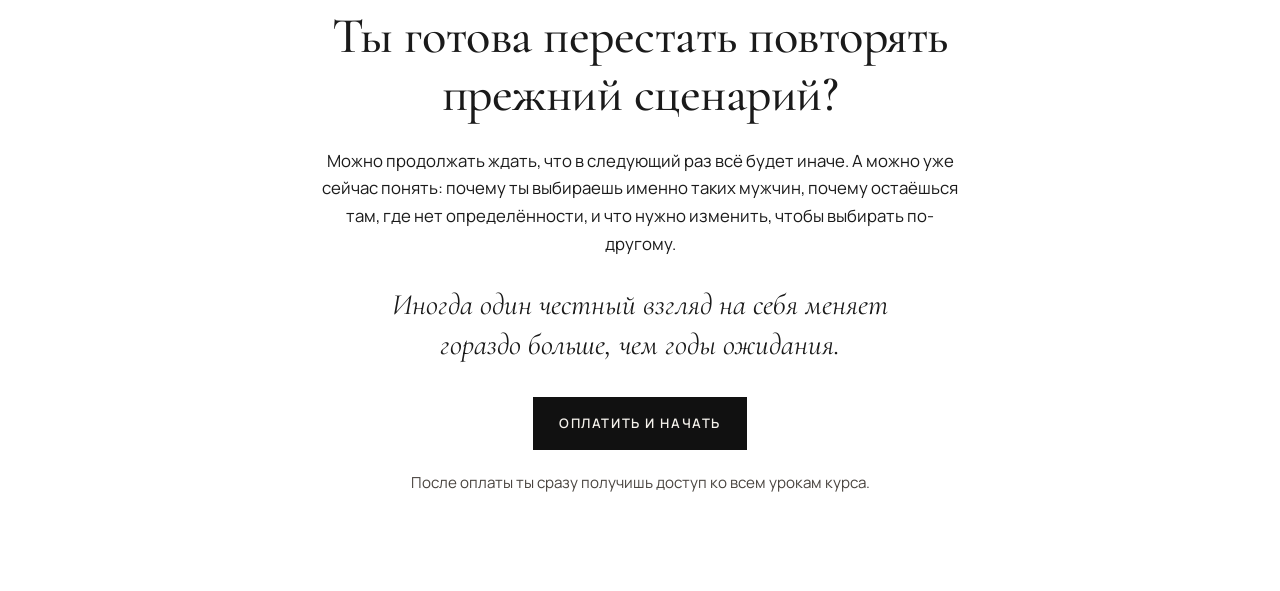
==== commit d482ea65: "Fix payment modal centering and polish overlay styling Co-authored-by: Cursor <cursoragent@cursor.co" ====
--- a/index.html
+++ b/index.html
@@ -19,7 +19,7 @@
       href="https://fonts.googleapis.com/css2?family=Cormorant+Garamond:ital,wght@0,400;0,500;0,600;1,400;1,500&family=Manrope:wght@400;500;600;700&display=swap"
       rel="stylesheet"
     />
-    <link rel="stylesheet" href="css/styles.css" />
+    <link rel="stylesheet" href="css/styles.css?v=2" />
   </head>
   <body>
     <header class="site-header" id="site-header">
@@ -390,7 +390,7 @@
       </section>
     </main>
 
-    <div class="pay-modal" id="pay-modal" hidden aria-hidden="true">
+    <div class="pay-modal" id="pay-modal" aria-hidden="true">
       <div class="pay-modal__backdrop" data-pay-close tabindex="-1"></div>
       <div
         class="pay-modal__dialog"
@@ -398,13 +398,17 @@
         aria-modal="true"
         aria-labelledby="pay-modal-title"
       >
+        <button class="pay-modal__close" type="button" data-pay-close aria-label="Закрыть">
+          <span aria-hidden="true">×</span>
+        </button>
         <div class="pay-modal__ornament" aria-hidden="true"></div>
-        <p class="eyebrow">Оплата</p>
+        <p class="eyebrow">Оплата курса</p>
         <h2 id="pay-modal-title">Email для чека</h2>
         <p class="pay-modal__text">
-          Укажи email — на него придёт чек об оплате. После платежа откроется
-          доступ к урокам в Telegram.
+          Укажи email — на него придёт чек. После оплаты откроется закрытый
+          Telegram-канал с уроками.
         </p>
+        <p class="pay-modal__price">100&nbsp;<span>₽</span></p>
         <label class="pay-modal__field">
           <span class="pay-modal__label">Email</span>
           <input
@@ -431,6 +435,6 @@
       </div>
     </div>
 
-    <script src="js/main.js"></script>
+    <script src="js/main.js?v=2"></script>
   </body>
 </html>
--- a/css/styles.css
+++ b/css/styles.css
@@ -543,65 +543,120 @@
 .pay-modal {
   position: fixed;
   inset: 0;
-  z-index: 200;
+  z-index: 10000;
+  display: none;
+  pointer-events: none;
+}
+
+.pay-modal.is-open {
+  display: block;
+  pointer-events: auto;
+}
+
+.pay-modal__backdrop {
+  position: fixed;
+  inset: 0;
+  background: rgba(26, 26, 26, 0.52);
+  backdrop-filter: blur(8px);
+  -webkit-backdrop-filter: blur(8px);
+  opacity: 0;
+  transition: opacity 0.35s var(--ease);
+}
+
+.pay-modal.is-open .pay-modal__backdrop {
+  opacity: 1;
+}
+
+.pay-modal__dialog {
+  position: fixed;
+  top: 50%;
+  left: 50%;
+  z-index: 1;
+  width: min(calc(100vw - 2.5rem), 30rem);
+  max-height: min(calc(100vh - 2.5rem), 90vh);
+  overflow: auto;
+  padding: 2.25rem 2rem 2rem;
+  background:
+    radial-gradient(ellipse 120% 80% at 10% -20%, rgba(209, 195, 171, 0.45), transparent 55%),
+    var(--bg);
+  border: 1px solid rgba(26, 26, 26, 0.14);
+  box-shadow:
+    0 32px 80px rgba(26, 26, 26, 0.28),
+    0 0 0 1px rgba(255, 255, 255, 0.35) inset;
+  text-align: left;
+  opacity: 0;
+  transform: translate(-50%, calc(-50% + 12px)) scale(0.97);
+  transition:
+    opacity 0.35s var(--ease),
+    transform 0.35s var(--ease);
+}
+
+.pay-modal.is-open .pay-modal__dialog {
+  opacity: 1;
+  transform: translate(-50%, -50%) scale(1);
+}
+
+.pay-modal__close {
+  position: absolute;
+  top: 0.85rem;
+  right: 0.85rem;
+  width: 2.25rem;
+  height: 2.25rem;
+  border: 1px solid var(--line);
+  background: rgba(255, 255, 255, 0.35);
+  color: var(--ink-muted);
+  font-size: 1.35rem;
+  line-height: 1;
+  cursor: pointer;
   display: flex;
   align-items: center;
   justify-content: center;
-  padding: 1.25rem;
-  opacity: 0;
-  visibility: hidden;
   transition:
-    opacity 0.35s var(--ease),
-    visibility 0.35s var(--ease);
-}
-
-.pay-modal.is-open {
-  opacity: 1;
-  visibility: visible;
-}
-
-.pay-modal[hidden] {
-  display: flex;
-}
-
-.pay-modal__backdrop {
-  position: absolute;
-  inset: 0;
-  background: rgba(26, 26, 26, 0.45);
-  backdrop-filter: blur(6px);
-}
-
-.pay-modal__dialog {
-  position: relative;
-  width: min(100%, 26rem);
-  padding: 2rem 1.75rem 1.75rem;
-  background: var(--bg);
-  border: 1px solid var(--line);
-  box-shadow: 0 24px 64px rgba(26, 26, 26, 0.18);
-  transform: translateY(16px) scale(0.98);
-  transition: transform 0.35s var(--ease);
-}
-
-.pay-modal.is-open .pay-modal__dialog {
-  transform: translateY(0) scale(1);
+    color 0.2s var(--ease),
+    border-color 0.2s var(--ease),
+    background 0.2s var(--ease);
+}
+
+.pay-modal__close:hover {
+  color: var(--ink);
+  border-color: var(--accent-deep);
+  background: rgba(255, 255, 255, 0.65);
 }
 
 .pay-modal__ornament {
   width: 3rem;
   height: 1px;
   background: var(--accent-deep);
-  margin-bottom: 1.5rem;
+  margin-bottom: 1.25rem;
+}
+
+.pay-modal__dialog .eyebrow {
+  margin-bottom: 0.65rem;
 }
 
 .pay-modal__dialog h2 {
-  font-size: clamp(1.75rem, 4vw, 2.25rem);
+  font-size: clamp(1.85rem, 4vw, 2.35rem);
   margin-bottom: 0.75rem;
 }
 
 .pay-modal__text {
-  margin: 0 0 1.25rem;
+  margin: 0 0 1rem;
   color: var(--ink-muted);
   font-size: 0.98rem;
+  line-height: 1.55;
+}
+
+.pay-modal__price {
+  font-family: var(--font-display);
+  font-size: clamp(2rem, 5vw, 2.75rem);
+  font-weight: 500;
+  margin: 0 0 1.25rem;
+  color: var(--ink);
+}
+
+.pay-modal__price span {
+  font-size: 0.55em;
+  opacity: 0.75;
 }
 
 .pay-modal__field {
@@ -621,23 +676,31 @@
 
 .pay-modal__input {
   width: 100%;
-  padding: 0.85rem 1rem;
-  border: 1px solid var(--line);
-  border-radius: 0;
-  background: rgba(255, 255, 255, 0.35);
+  padding: 0.95rem 1rem;
+  border: 1px solid rgba(26, 26, 26, 0.22);
+  background: rgba(255, 255, 255, 0.45);
   color: var(--ink);
   font: inherit;
-  transition: border-color 0.2s var(--ease), box-shadow 0.2s var(--ease);
+  transition:
+    border-color 0.2s var(--ease),
+    box-shadow 0.2s var(--ease),
+    background 0.2s var(--ease);
+}
+
+.pay-modal__input::placeholder {
+  color: rgba(74, 69, 64, 0.55);
 }
 
 .pay-modal__input:focus {
   outline: none;
   border-color: var(--accent-deep);
+  background: rgba(255, 255, 255, 0.72);
   box-shadow: 0 0 0 3px rgba(190, 171, 147, 0.35);
 }
 
 .pay-modal__input.is-invalid {
   border-color: var(--spark);
+  box-shadow: 0 0 0 3px rgba(185, 28, 28, 0.15);
 }
 
 .pay-modal__error {
@@ -650,15 +713,23 @@
   display: flex;
   flex-direction: column;
   gap: 0.65rem;
-  margin-top: 1rem;
-}
-
+  margin-top: 1.25rem;
+}
+
+.pay-modal__submit,
 .pay-modal__cancel {
-  justify-content: center;
+  width: 100%;
 }
 
 body.pay-modal-open {
   overflow: hidden;
+}
+
+@media (max-width: 480px) {
+  .pay-modal__dialog {
+    width: calc(100vw - 1.5rem);
+    padding: 2rem 1.35rem 1.5rem;
+  }
 }
 
 /* ===== Reveal motion ===== */
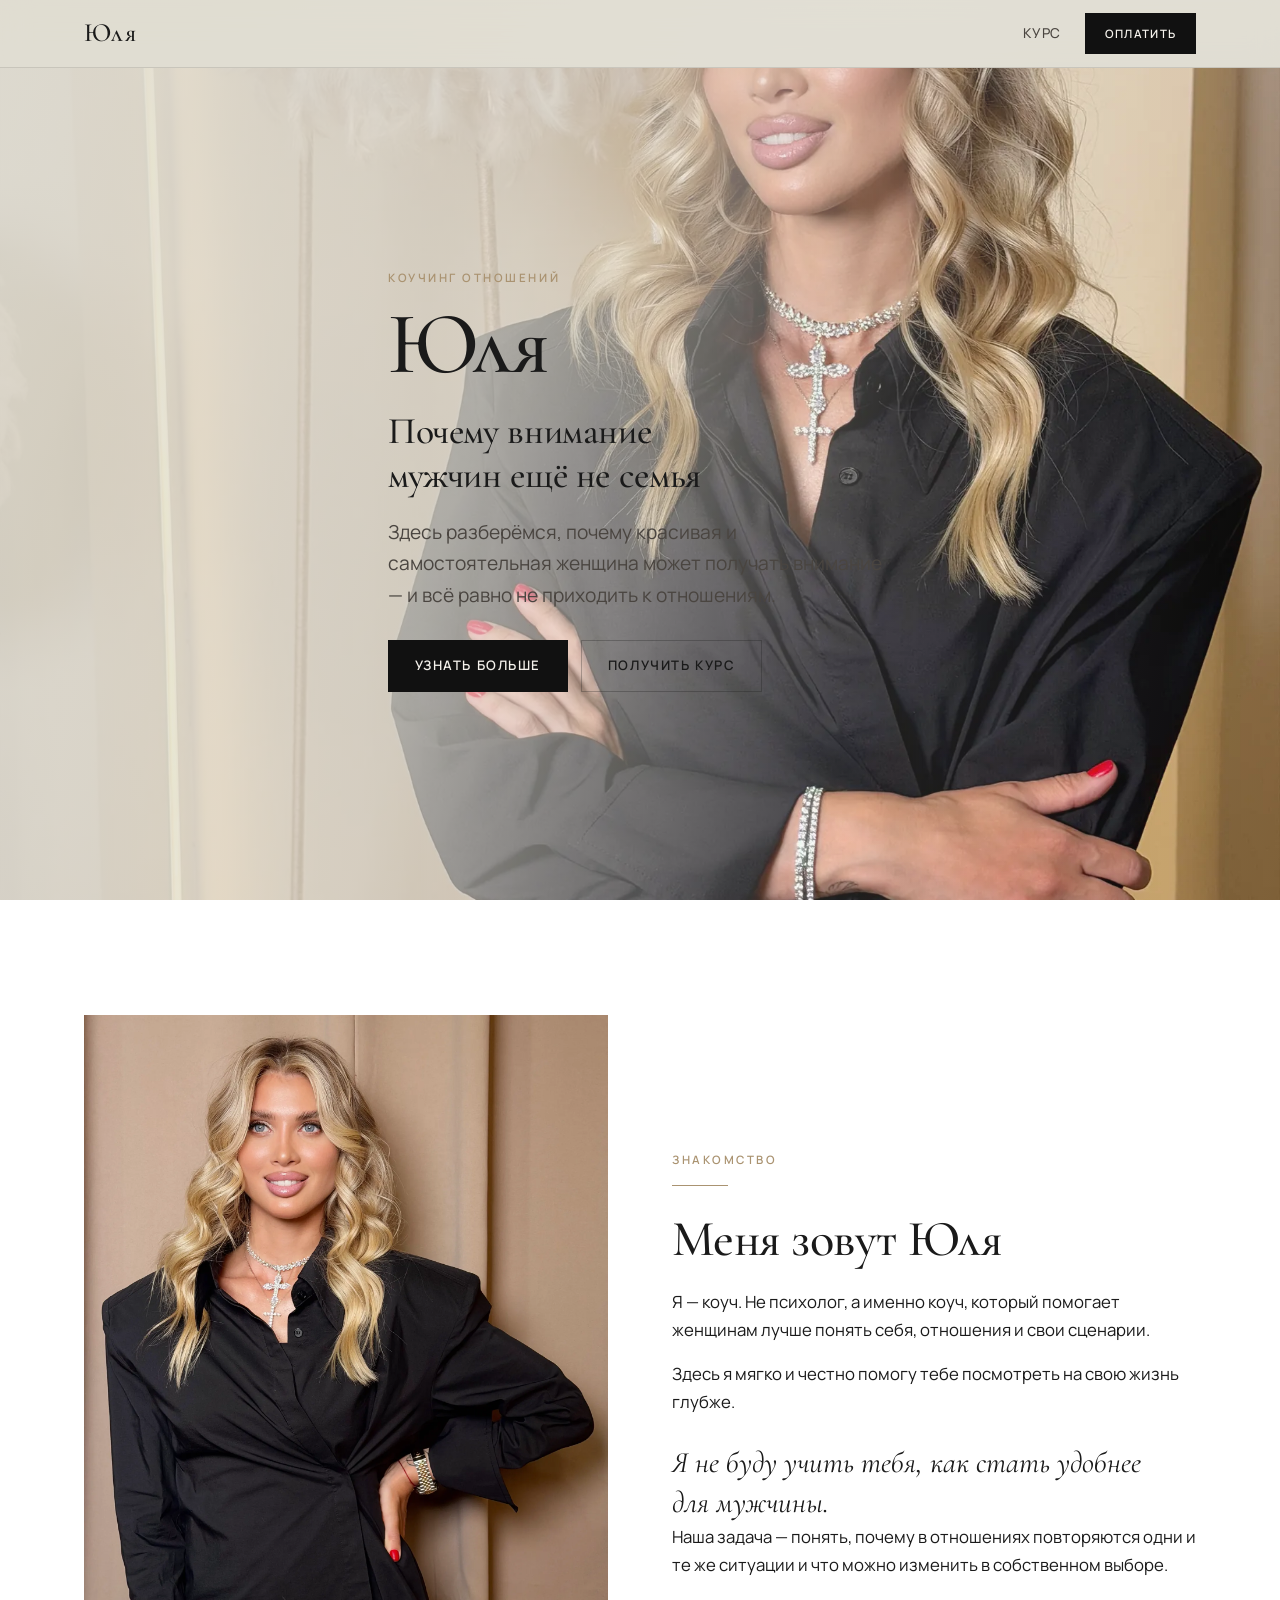
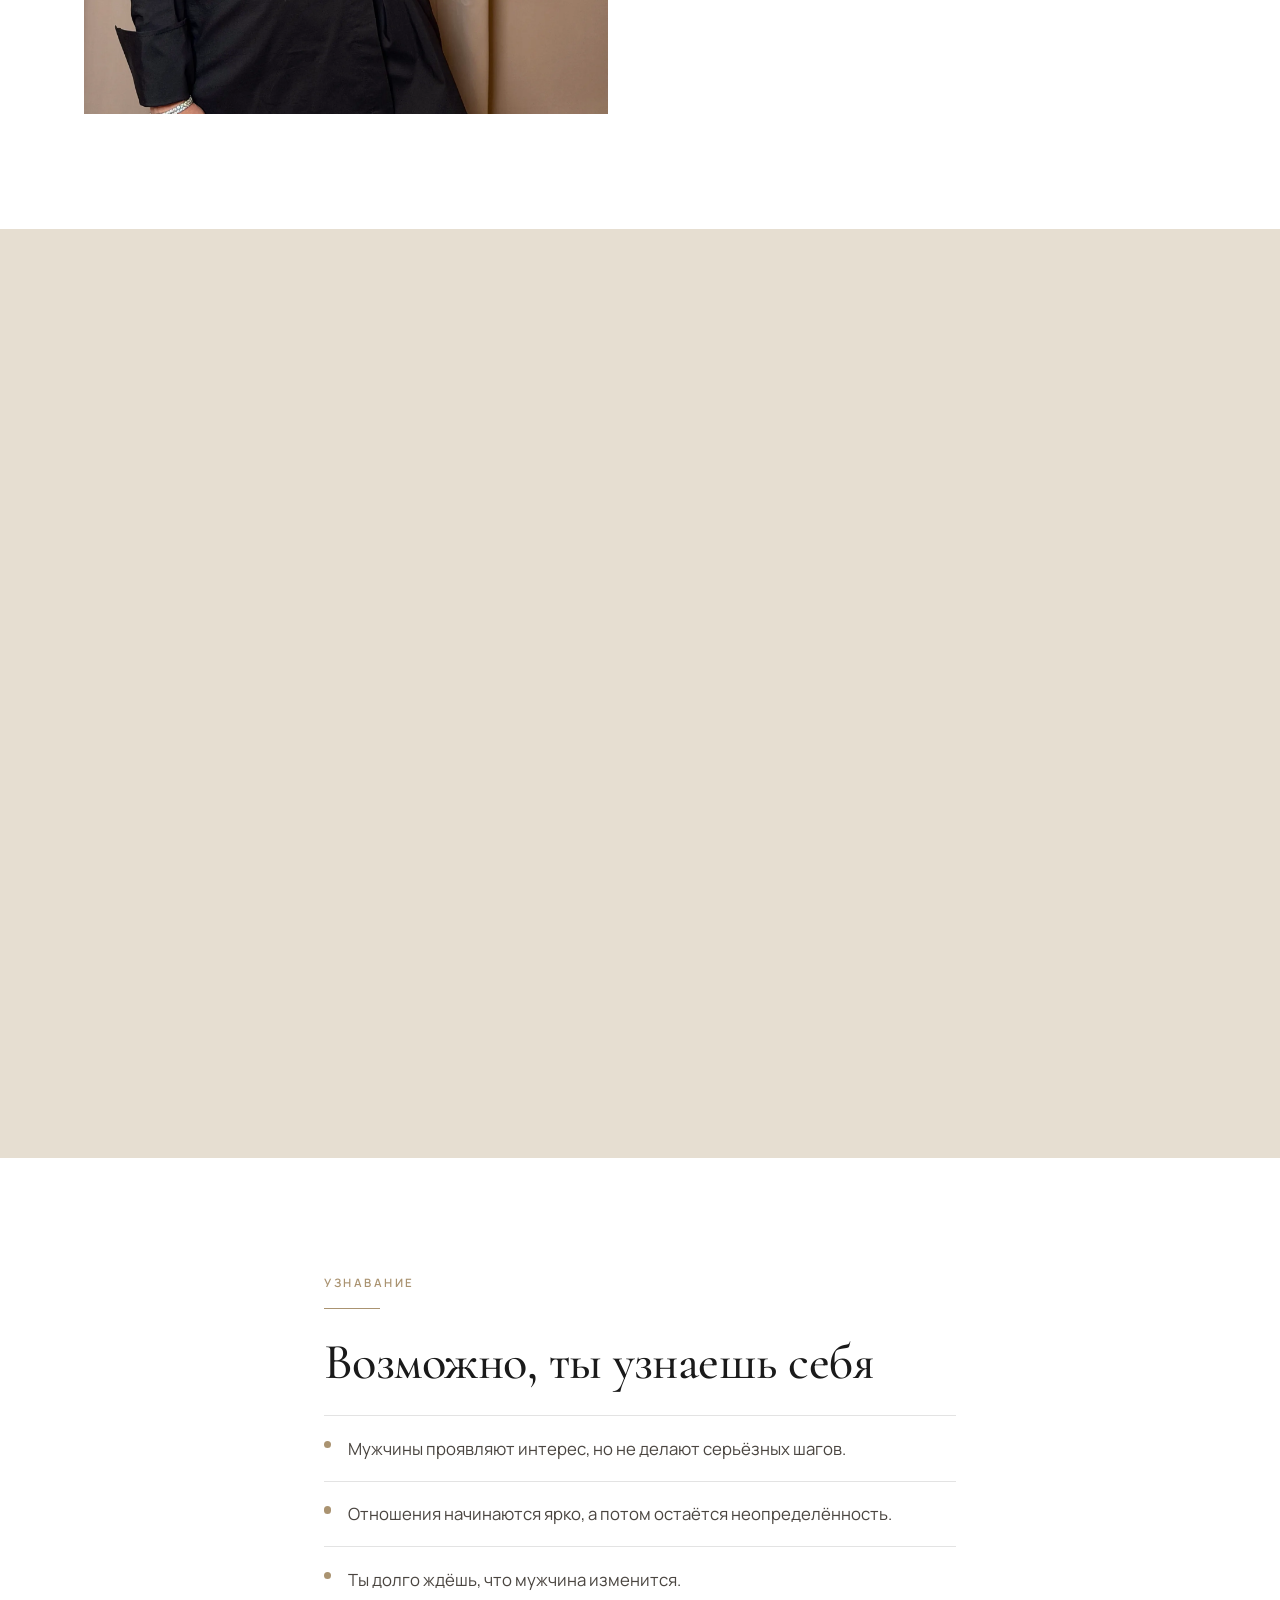
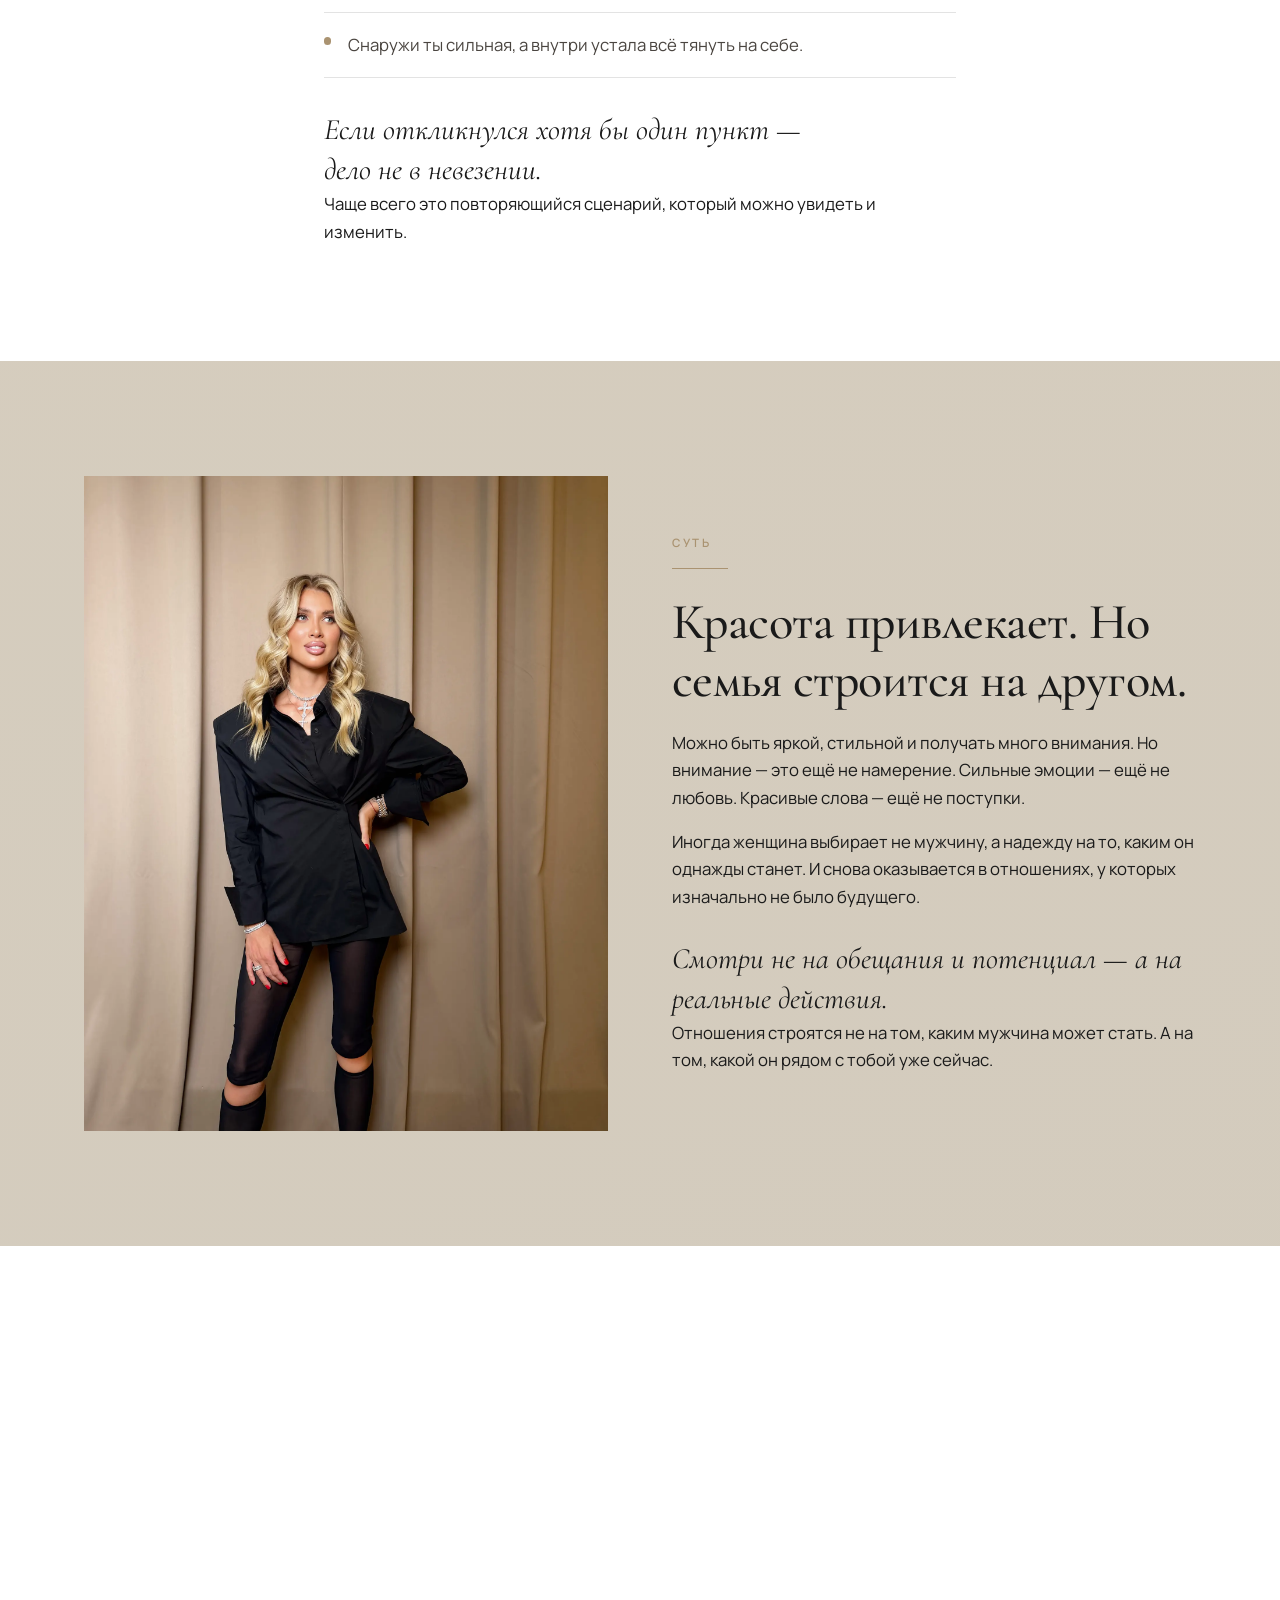
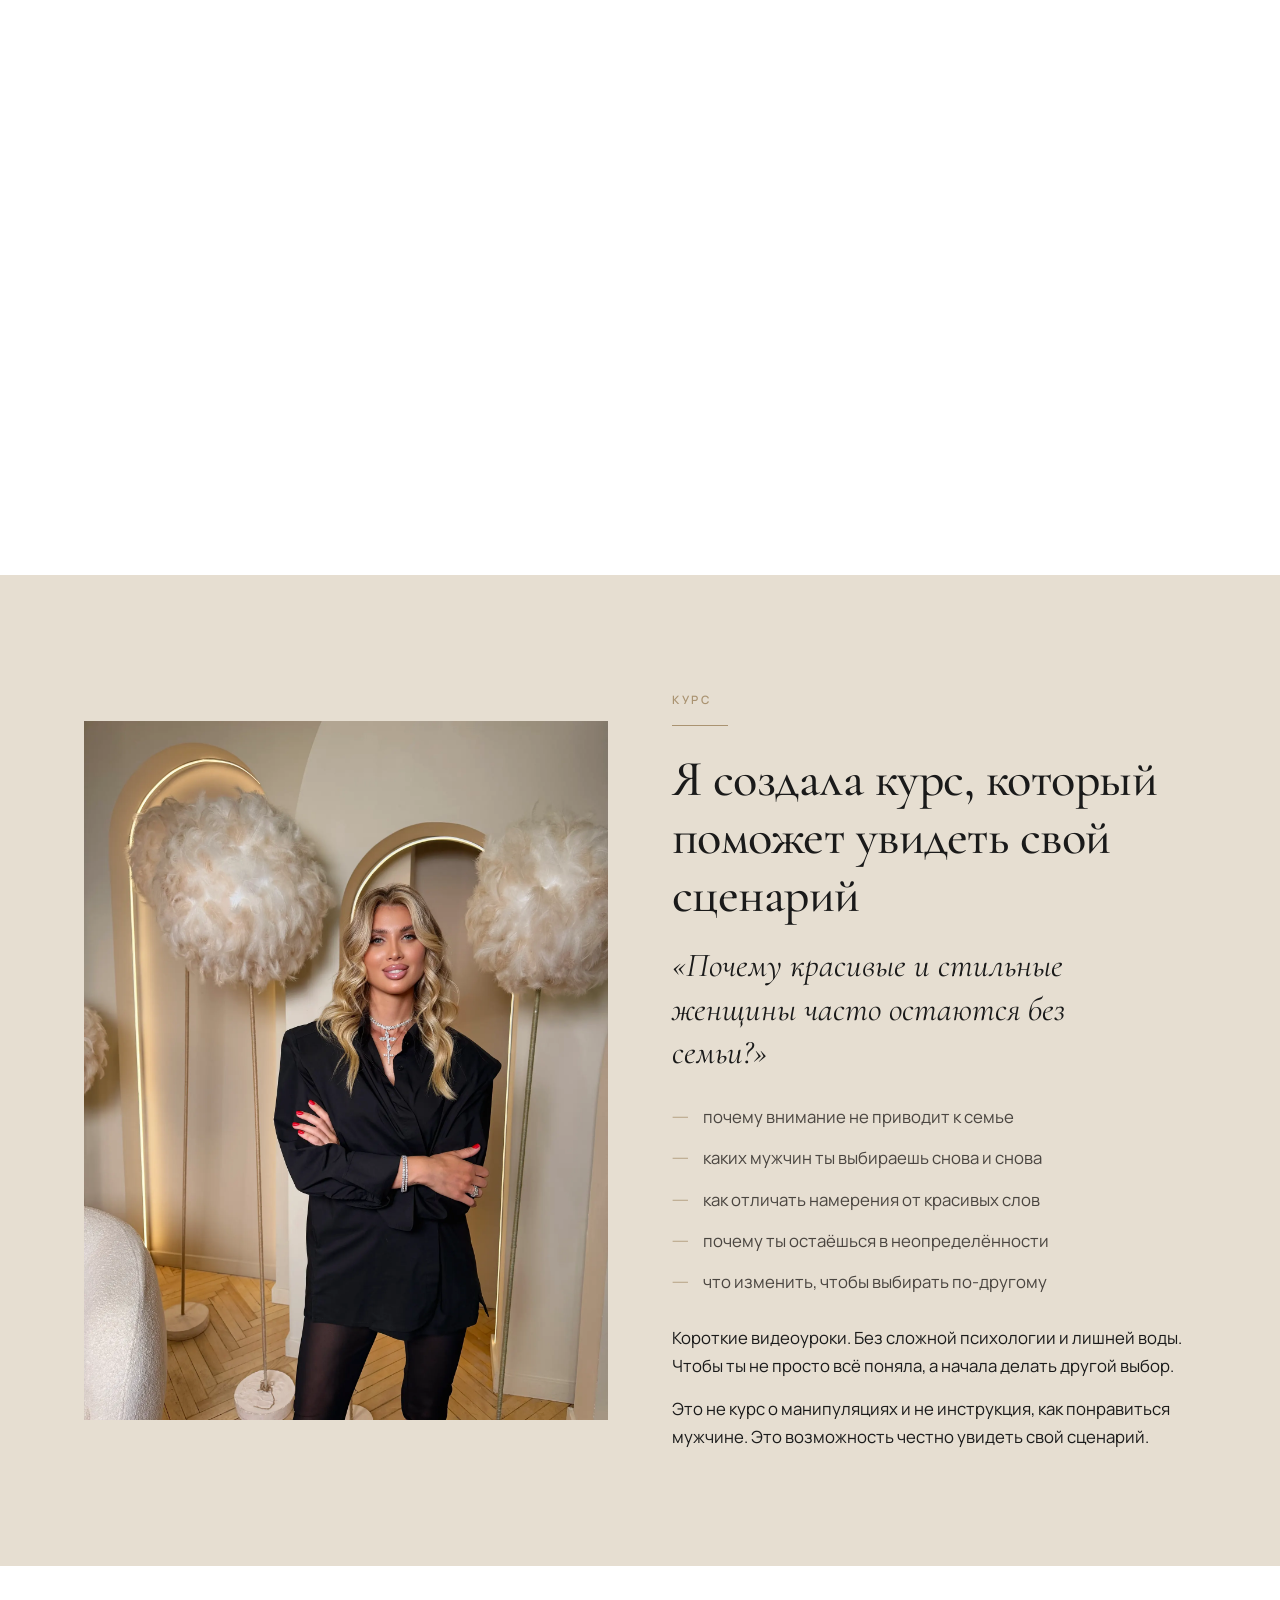
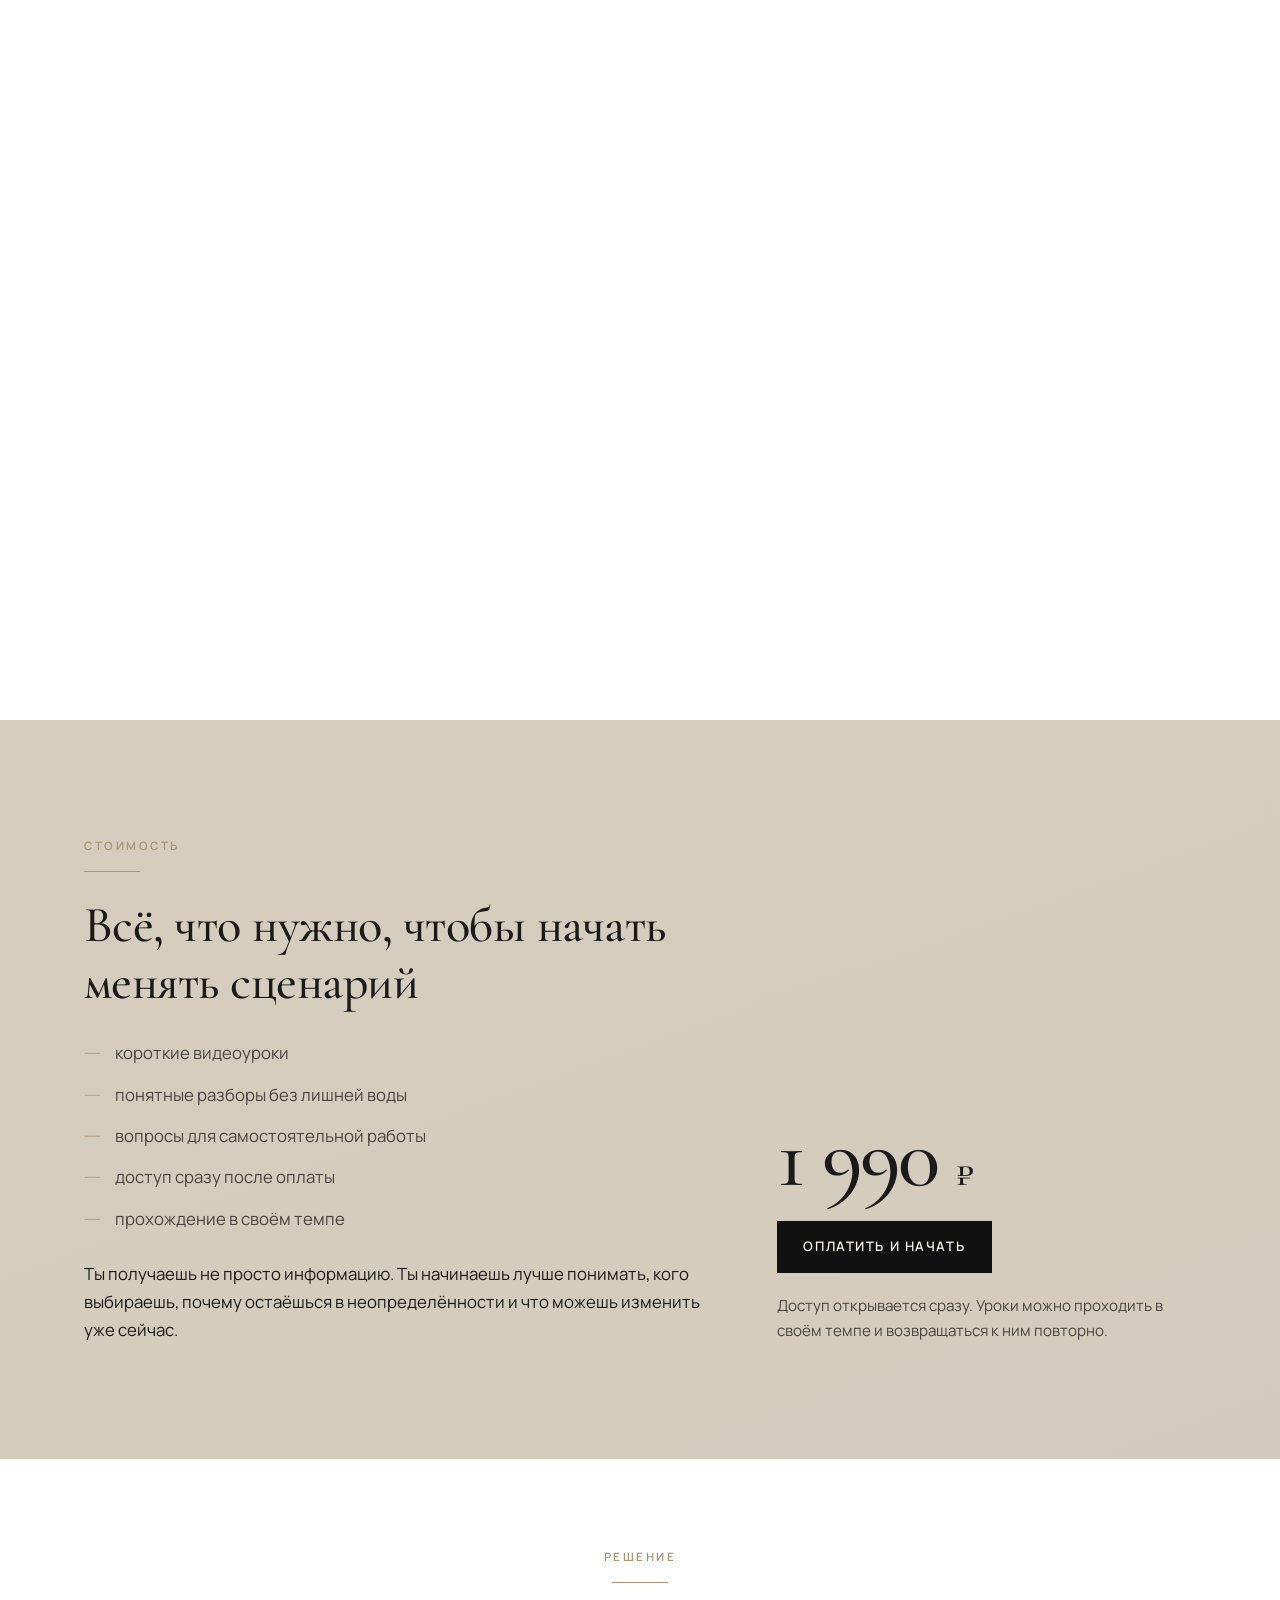
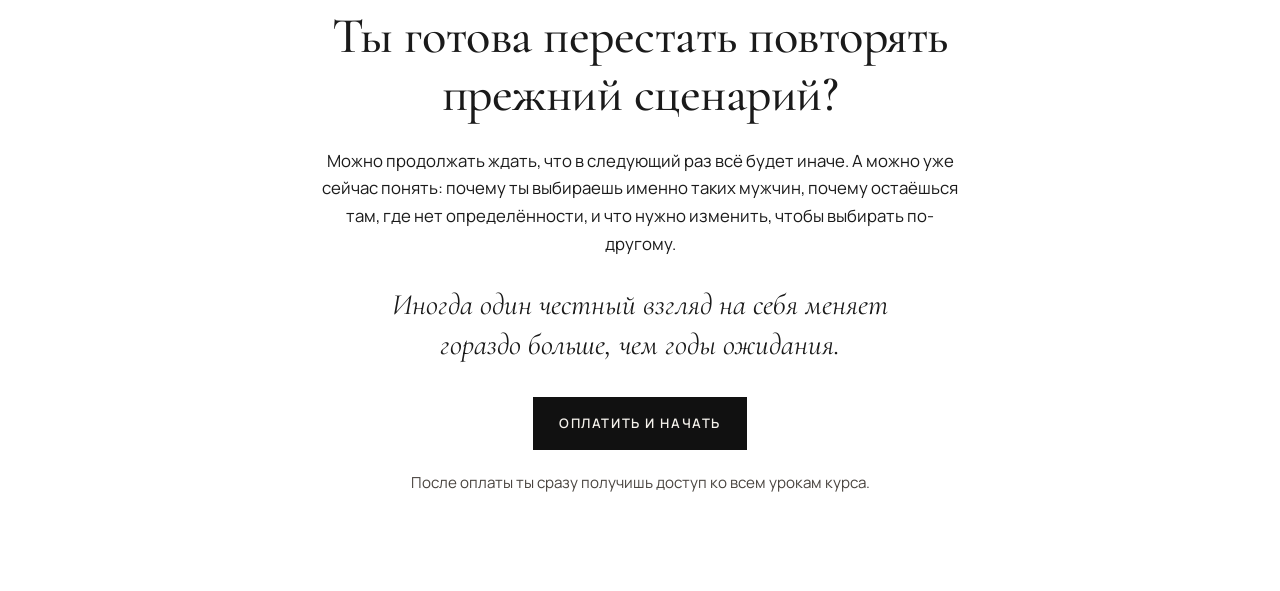
==== commit 24133645: "Restore course price to 1990 RUB Co-authored-by: Cursor <cursoragent@cursor.com>" ====
--- a/index.html
+++ b/index.html
@@ -351,7 +351,7 @@
               </p>
             </div>
             <div>
-              <p class="price">100&nbsp;<span>₽</span></p>
+              <p class="price">1&nbsp;990&nbsp;<span>₽</span></p>
               <a class="btn js-pay" href="#">Оплатить и начать</a>
               <p class="final-note">
                 Доступ открывается сразу. Уроки можно проходить в своём темпе и
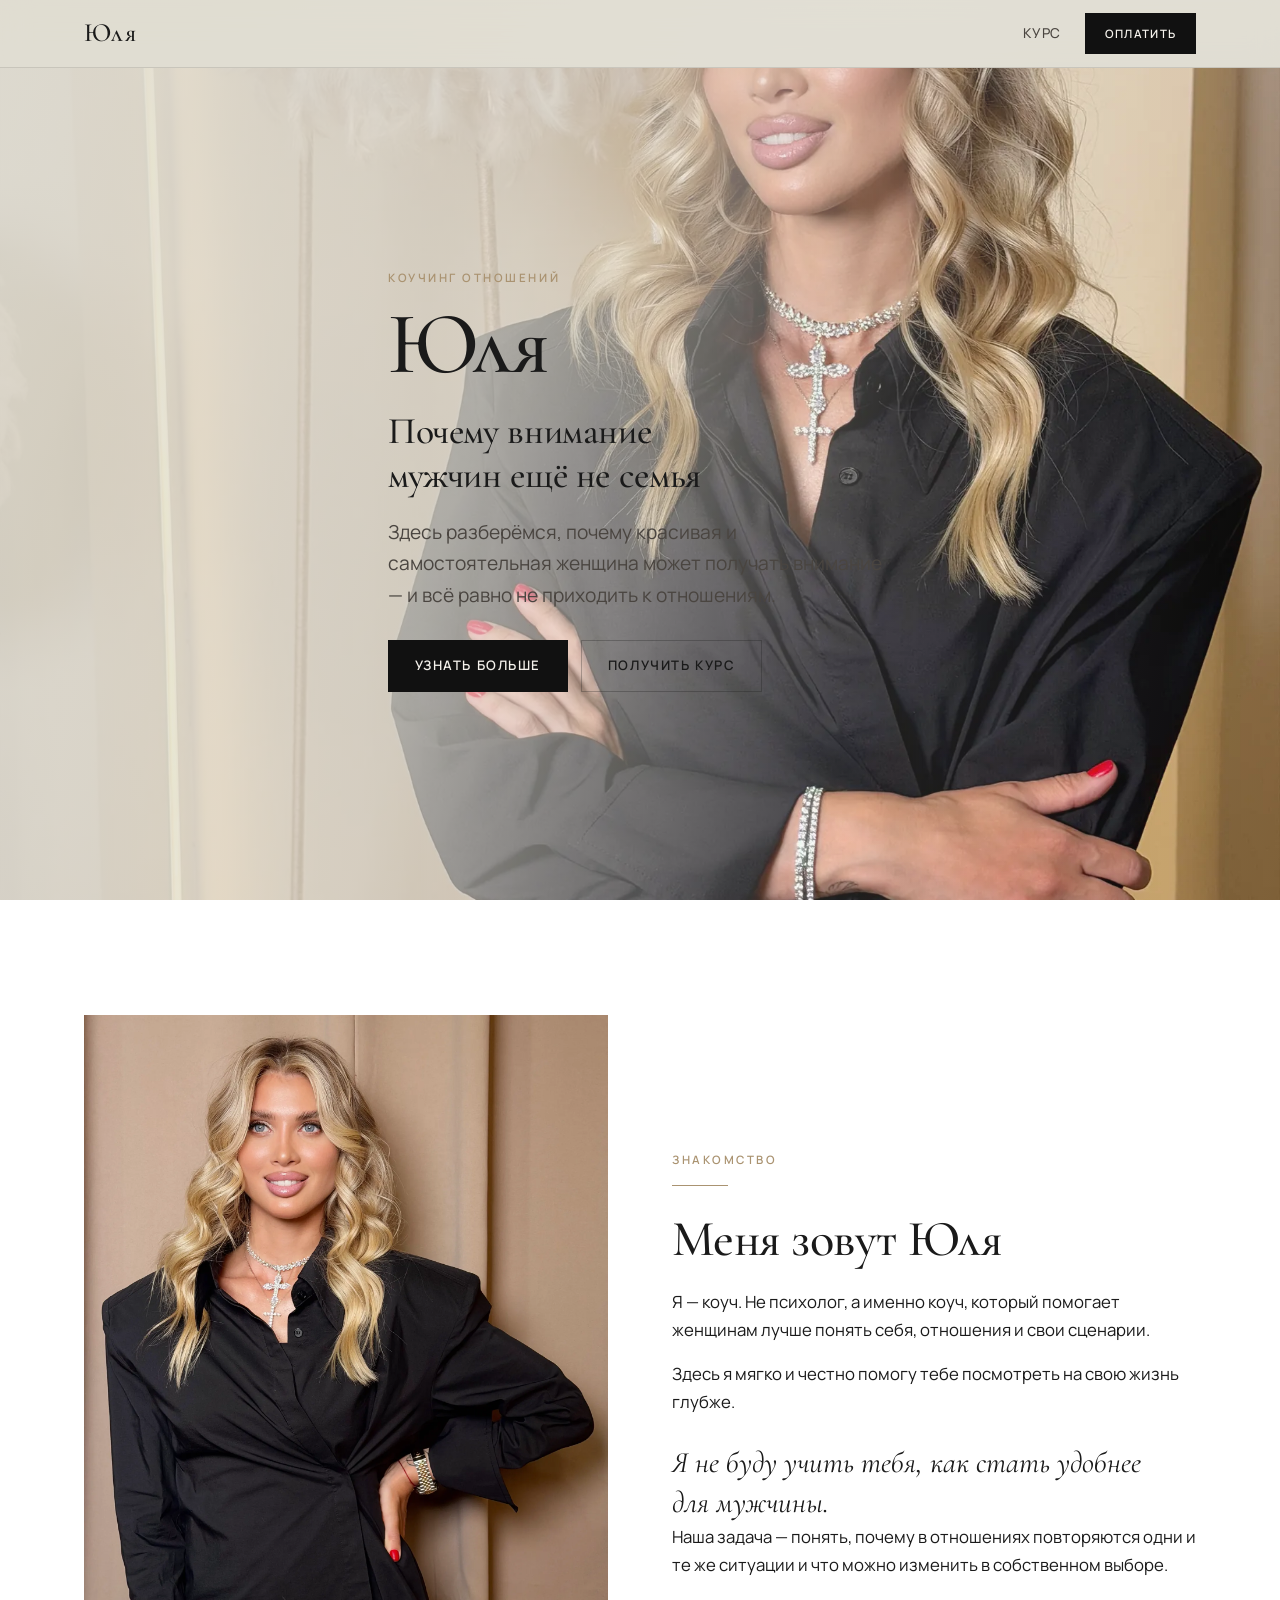
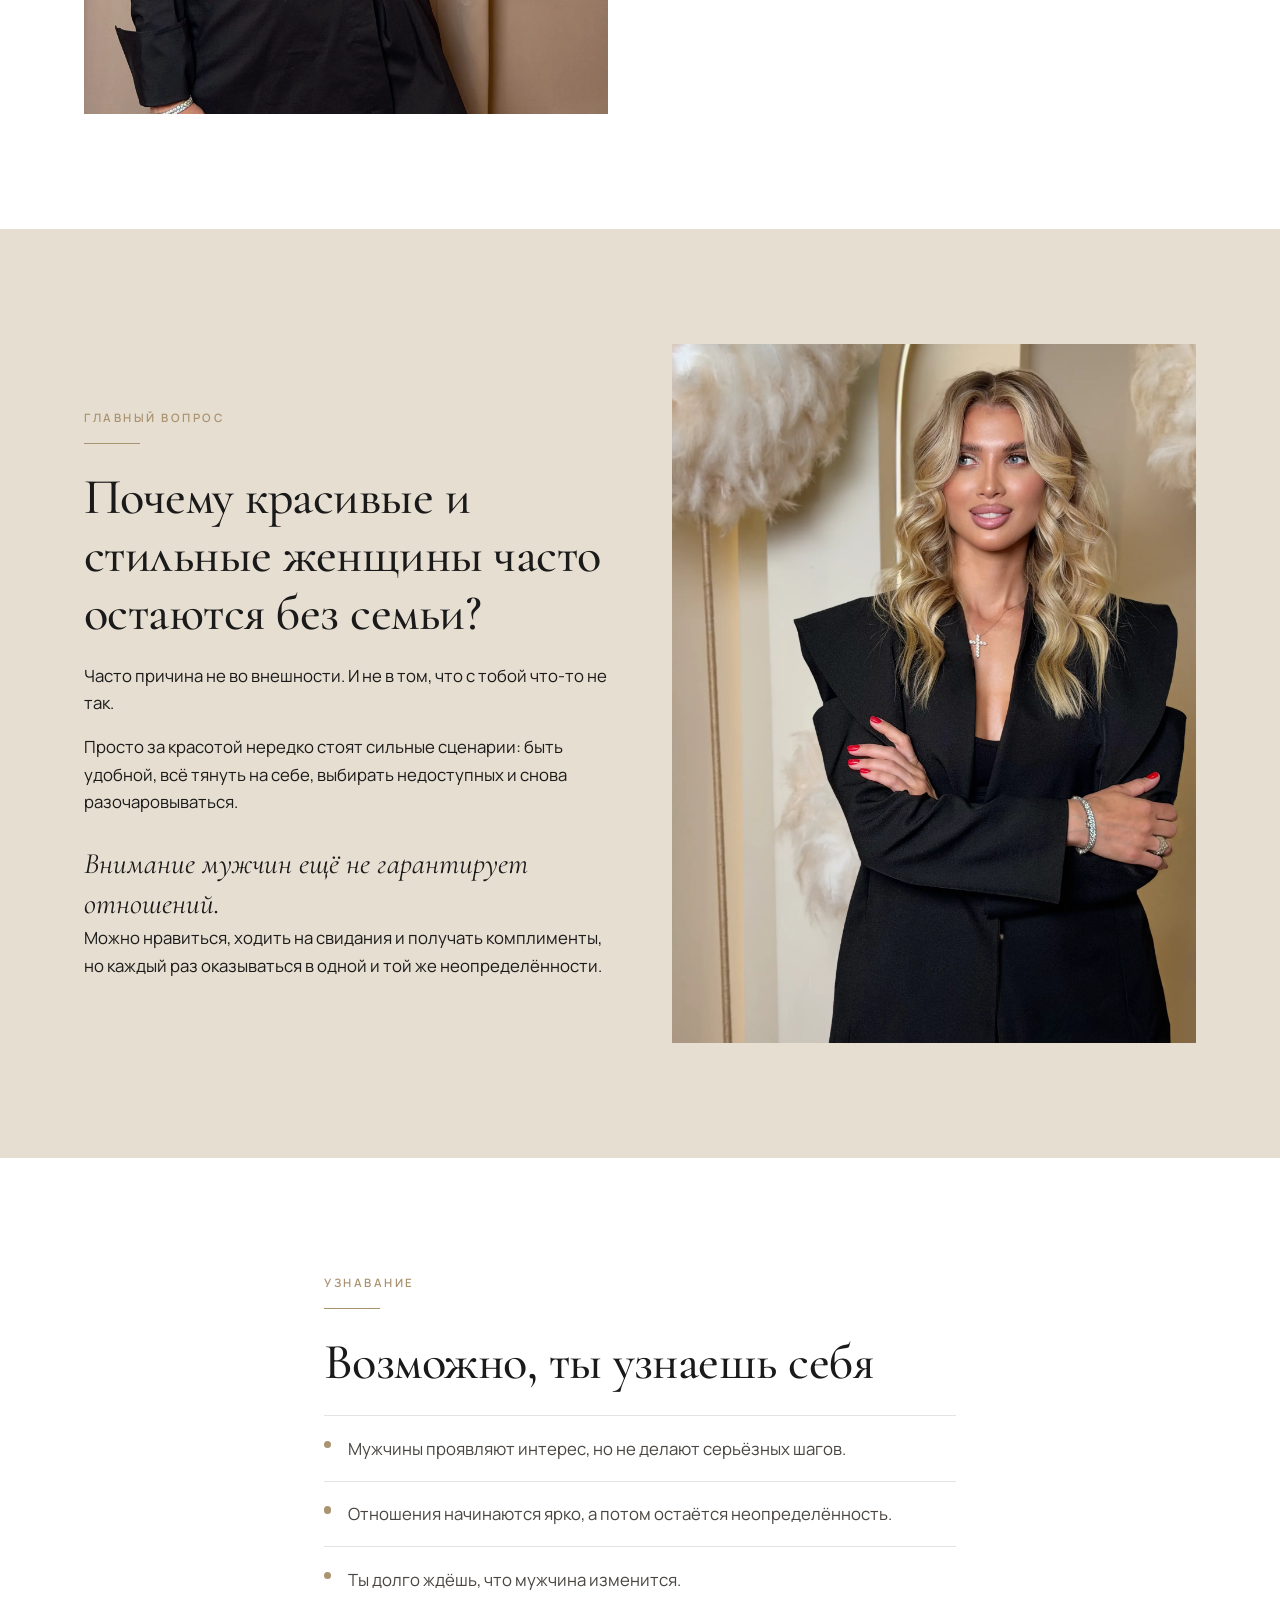
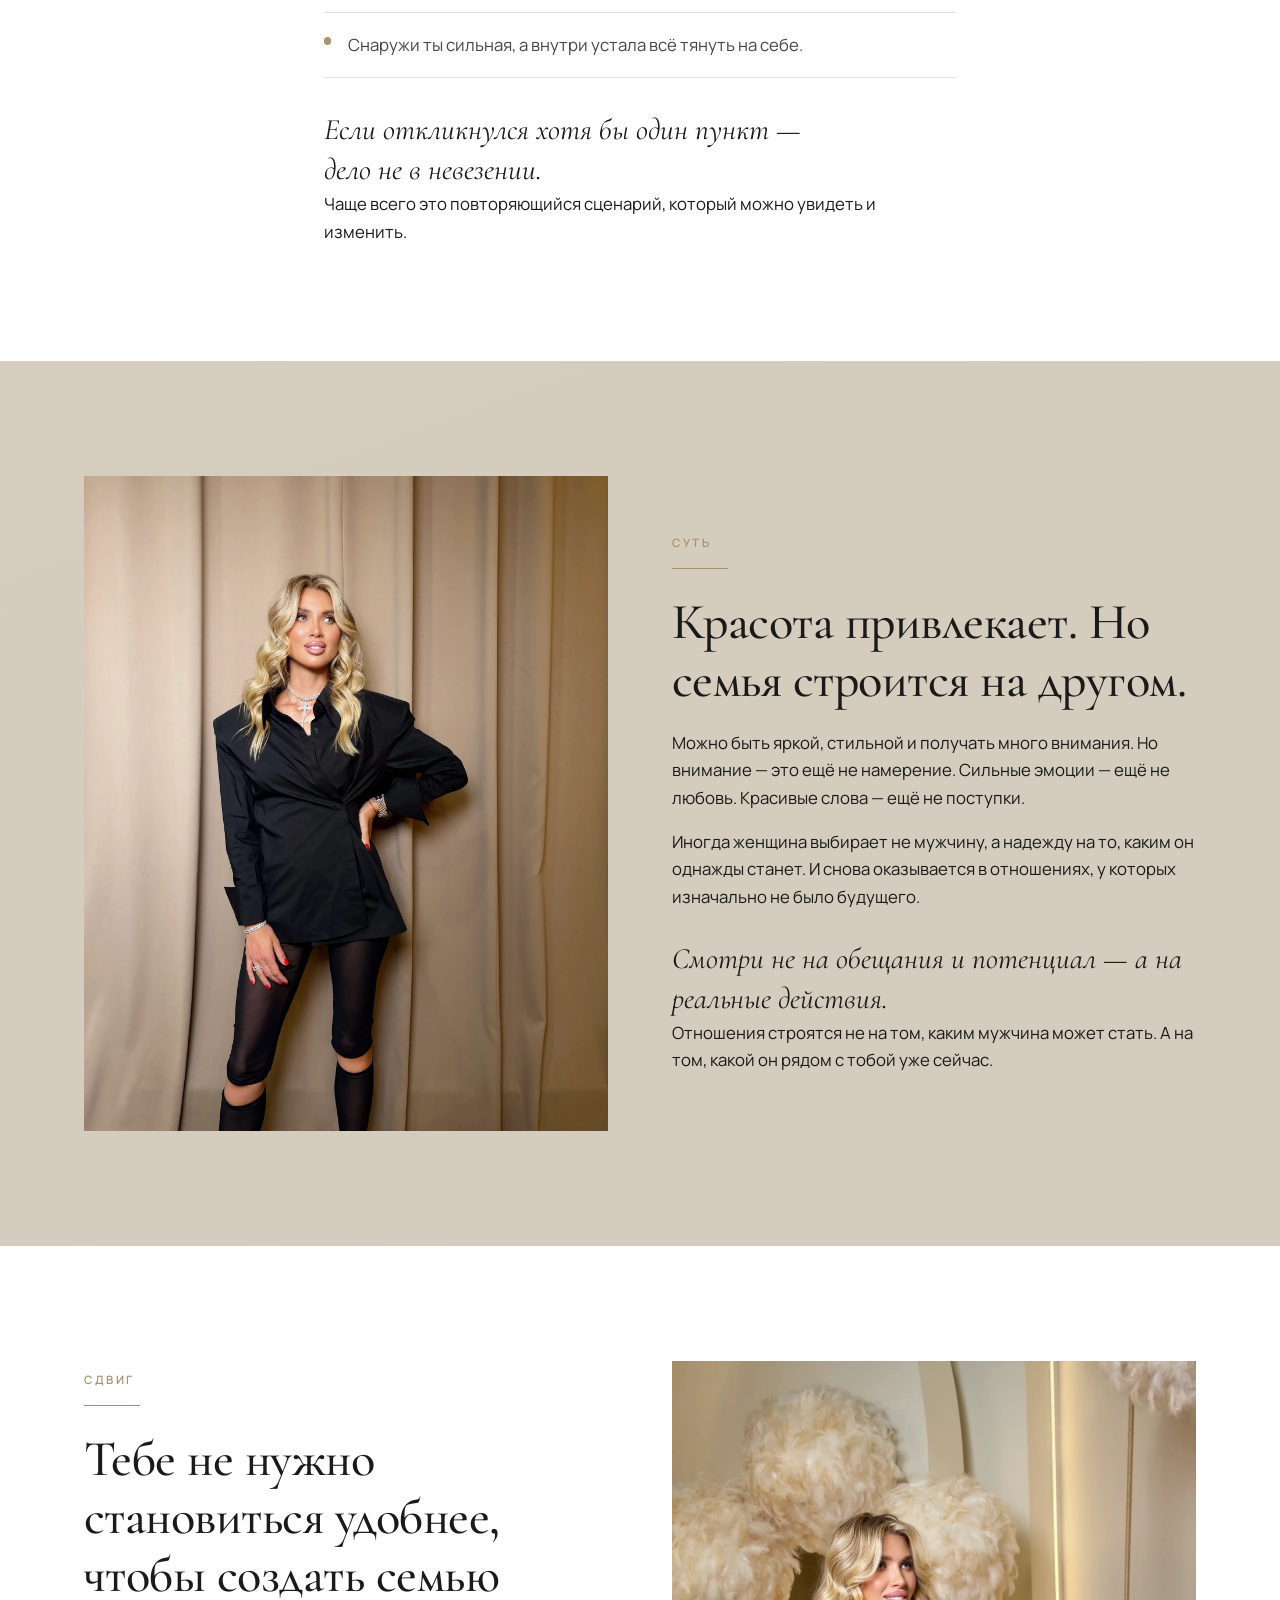
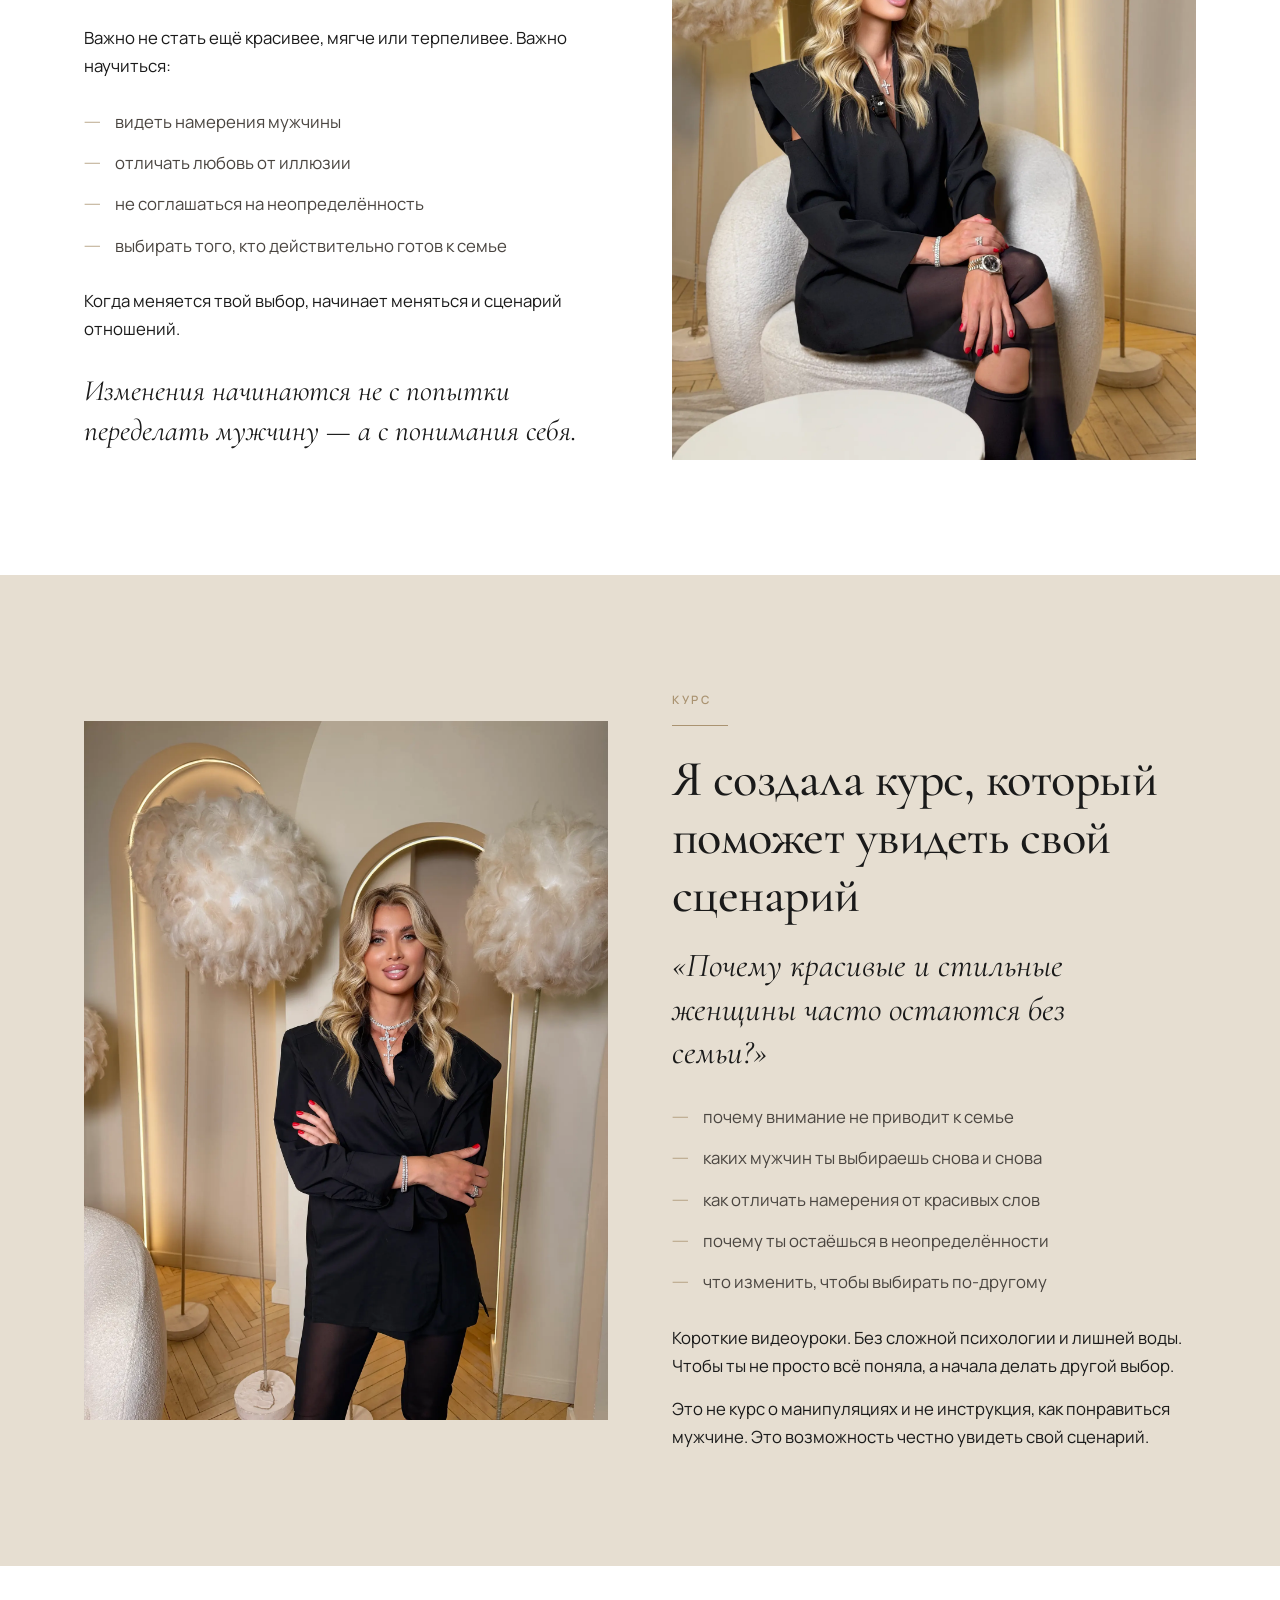
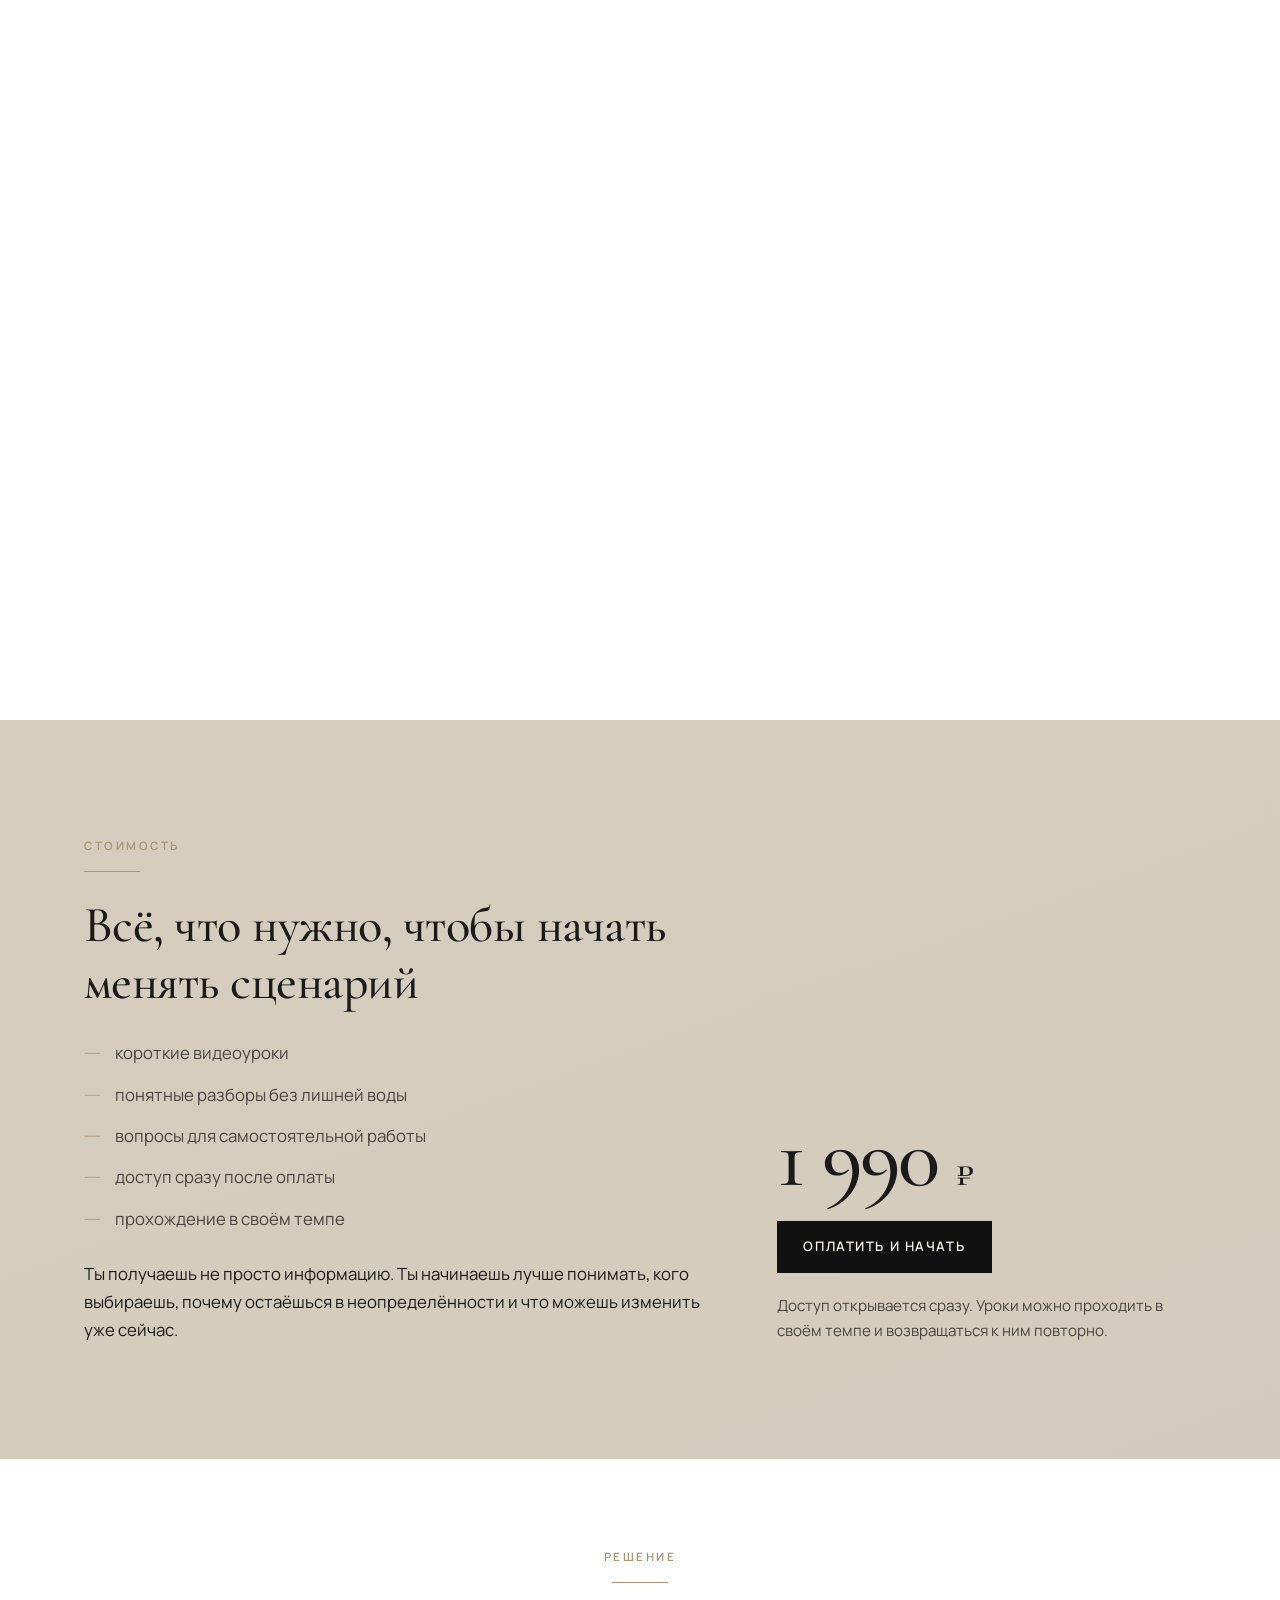
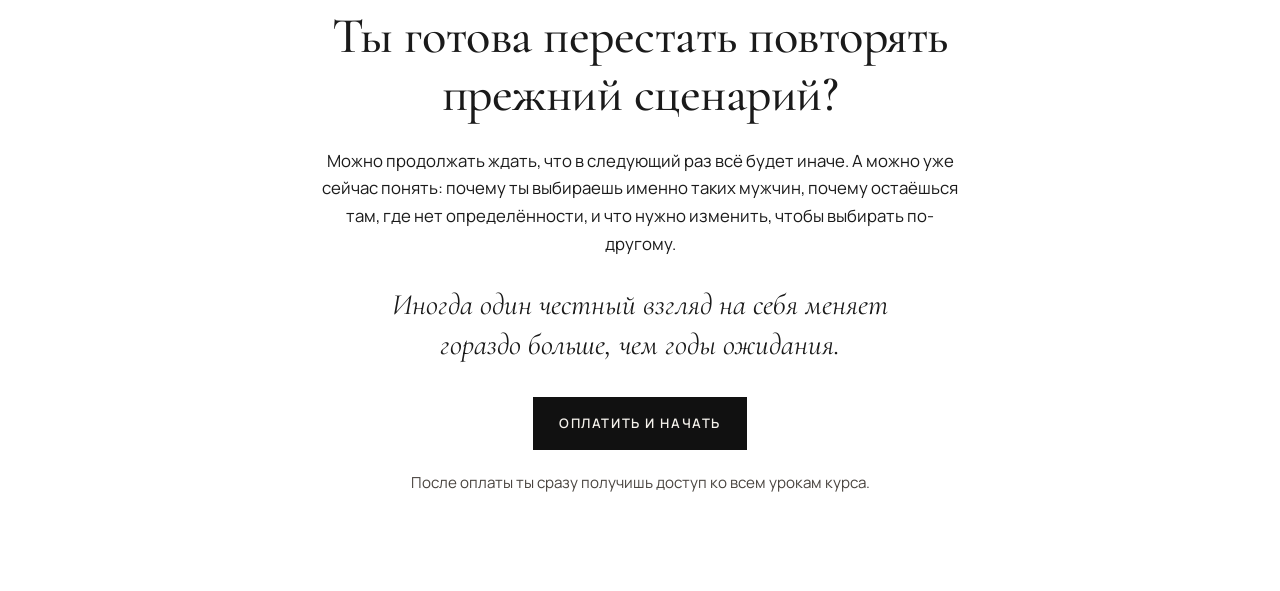
==== commit 610212b3: "Centralize channel URL and update Telegram invite link Co-authored-by: Cursor <cursoragent@cursor.co" ====
--- a/index.html
+++ b/index.html
@@ -435,6 +435,7 @@
       </div>
     </div>
 
-    <script src="js/main.js?v=2"></script>
+    <script src="js/channel.js"></script>
+    <script src="js/main.js?v=3"></script>
   </body>
 </html>
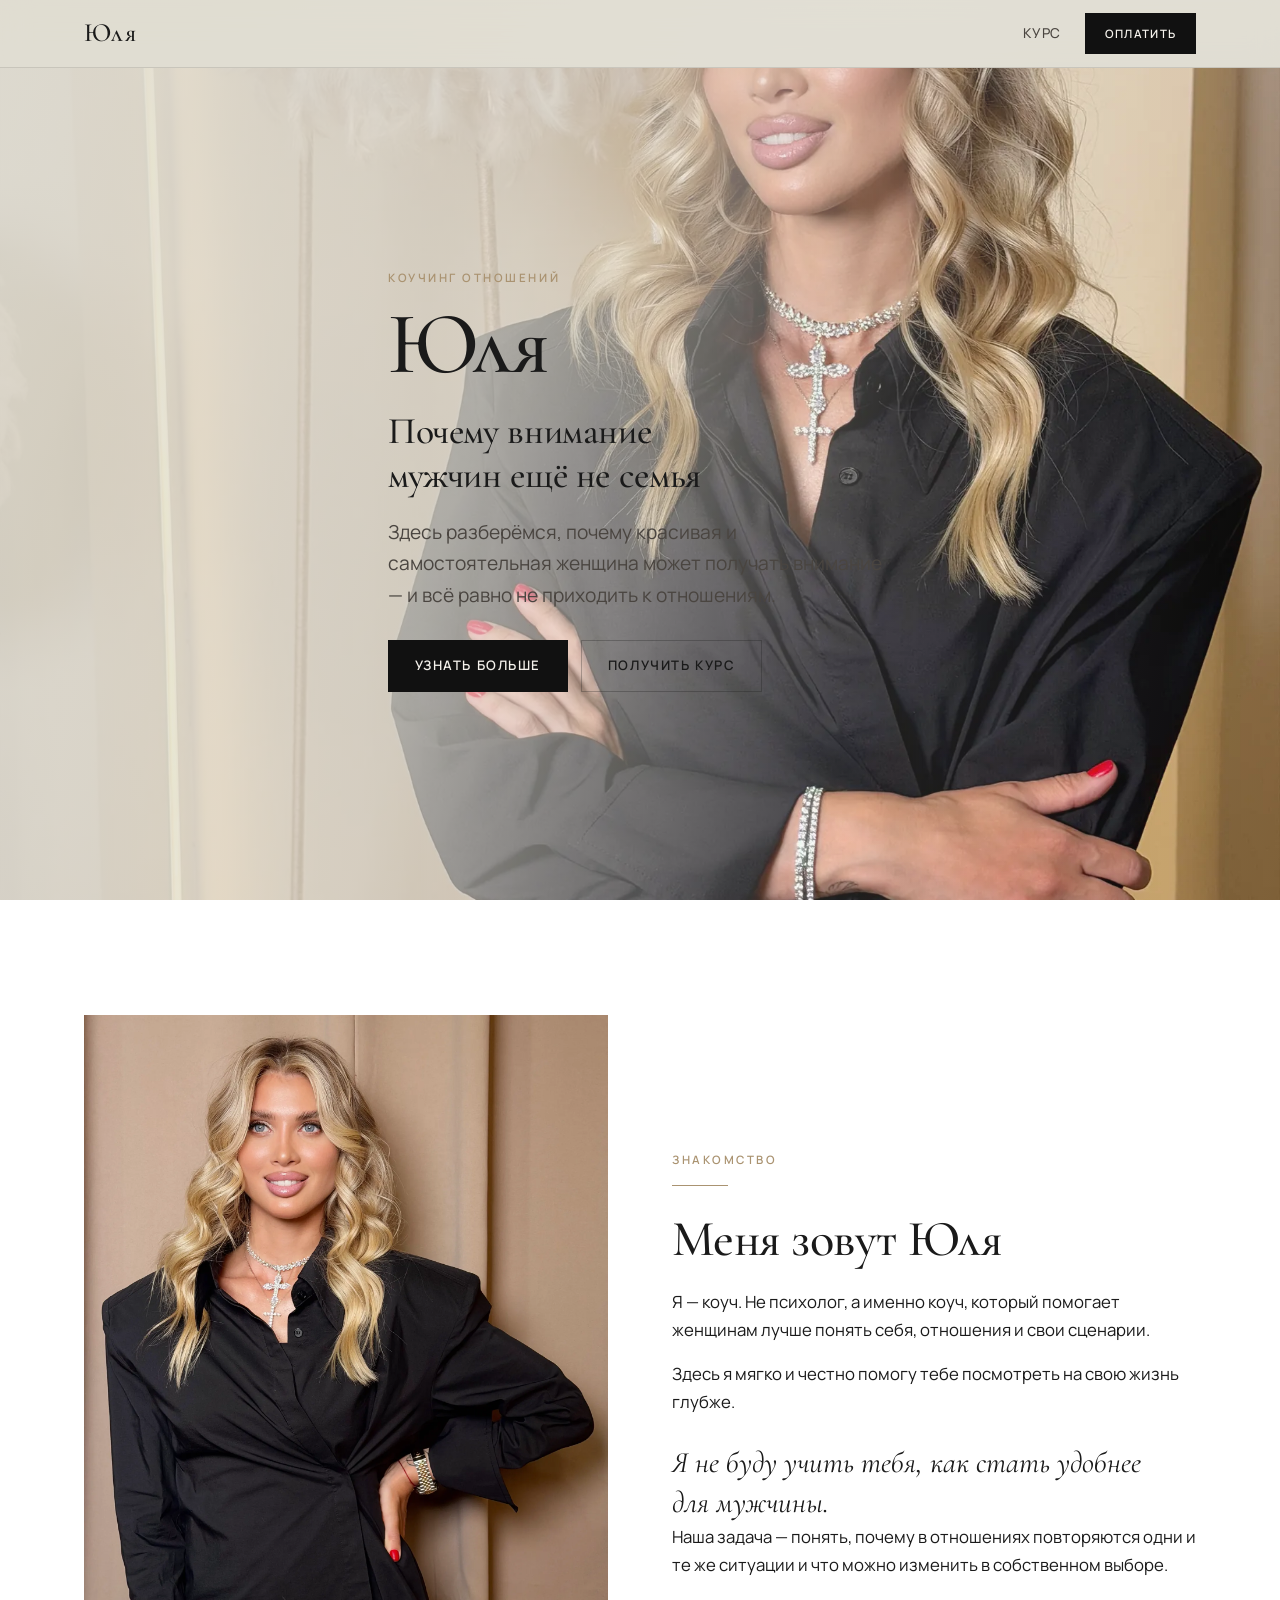
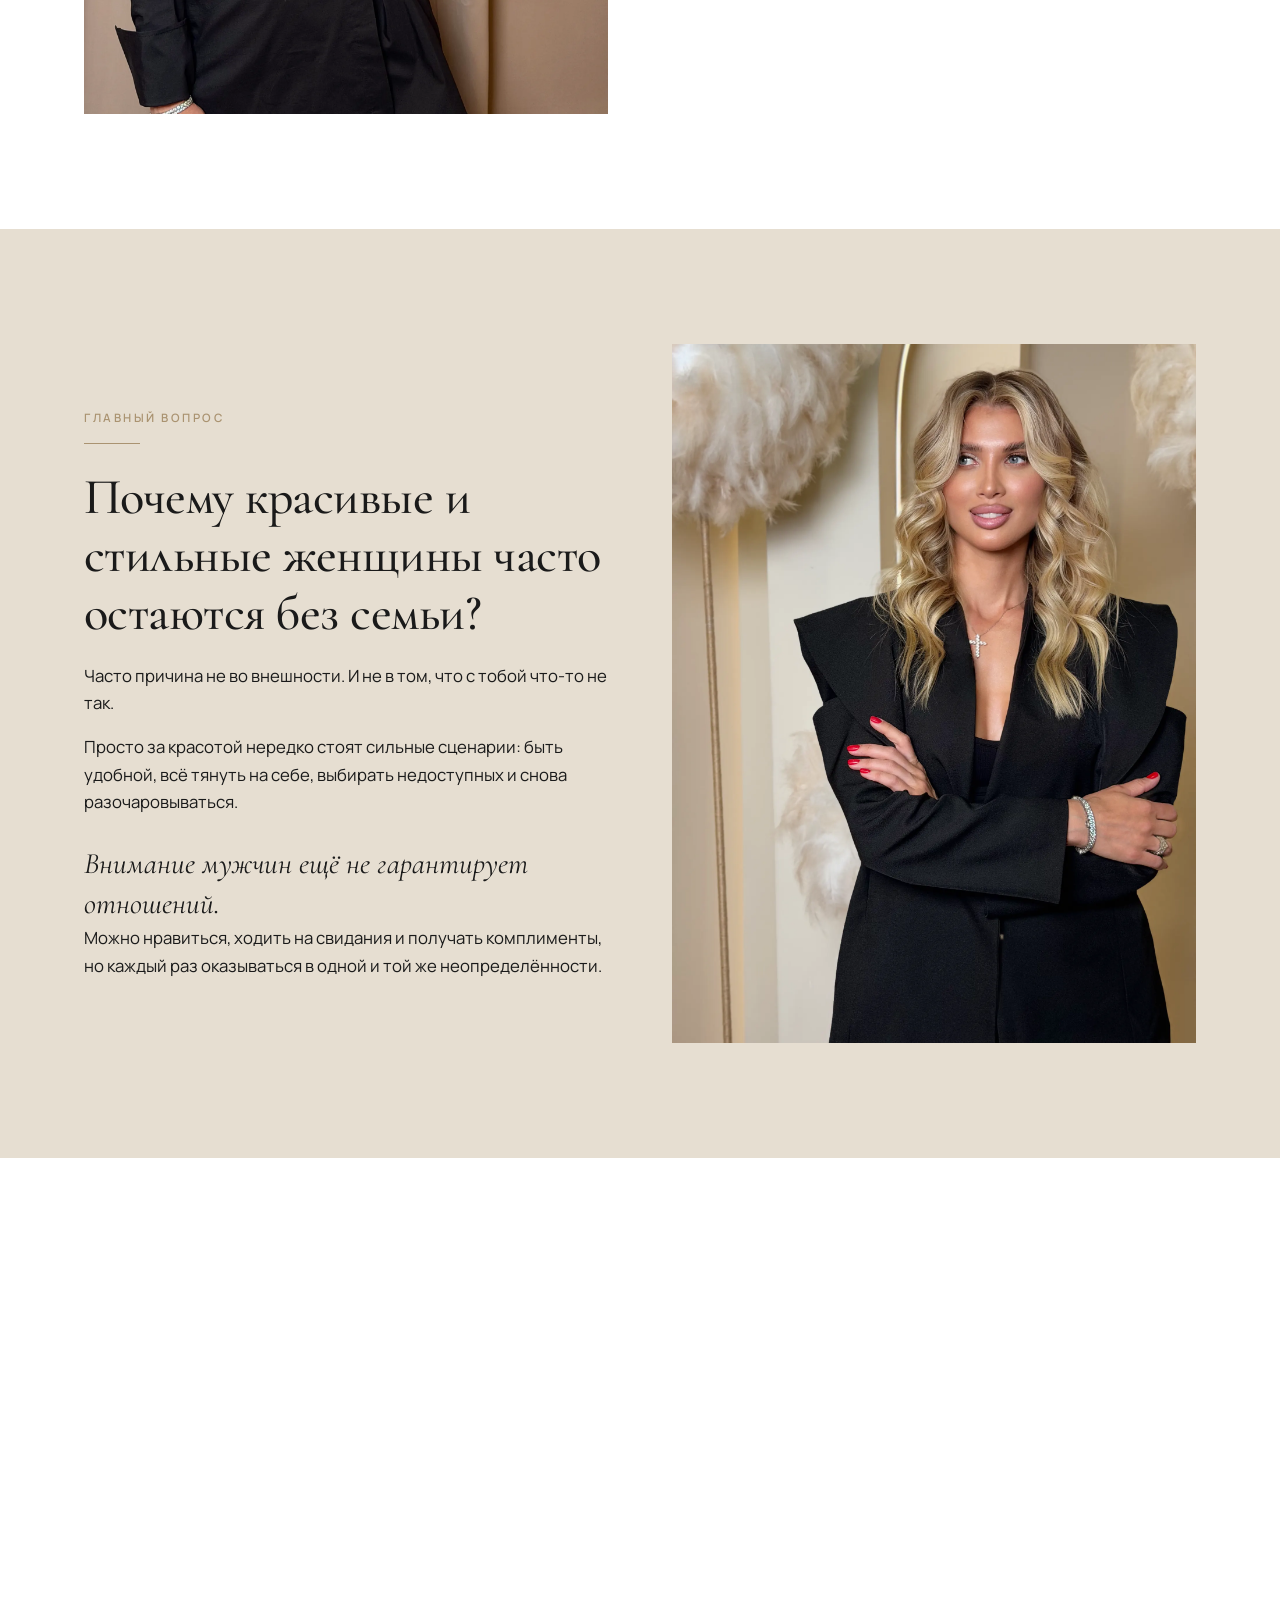
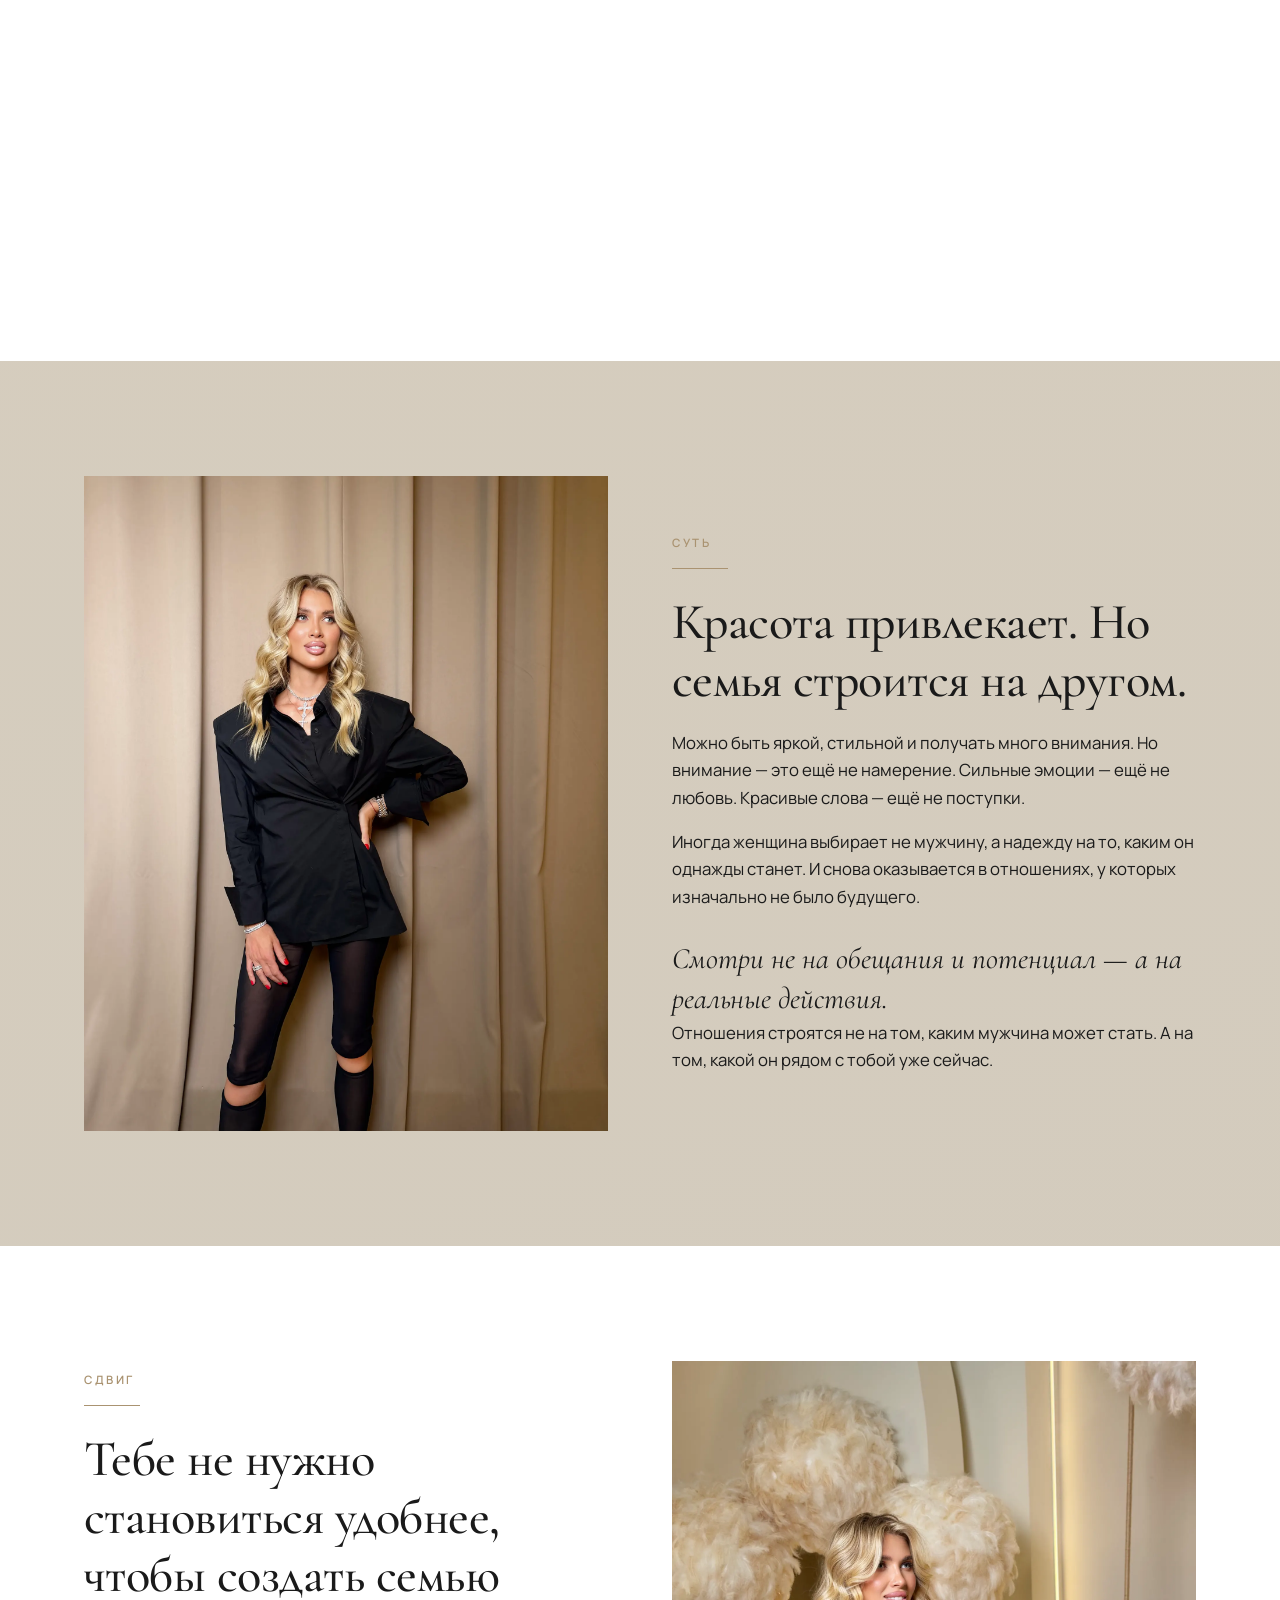
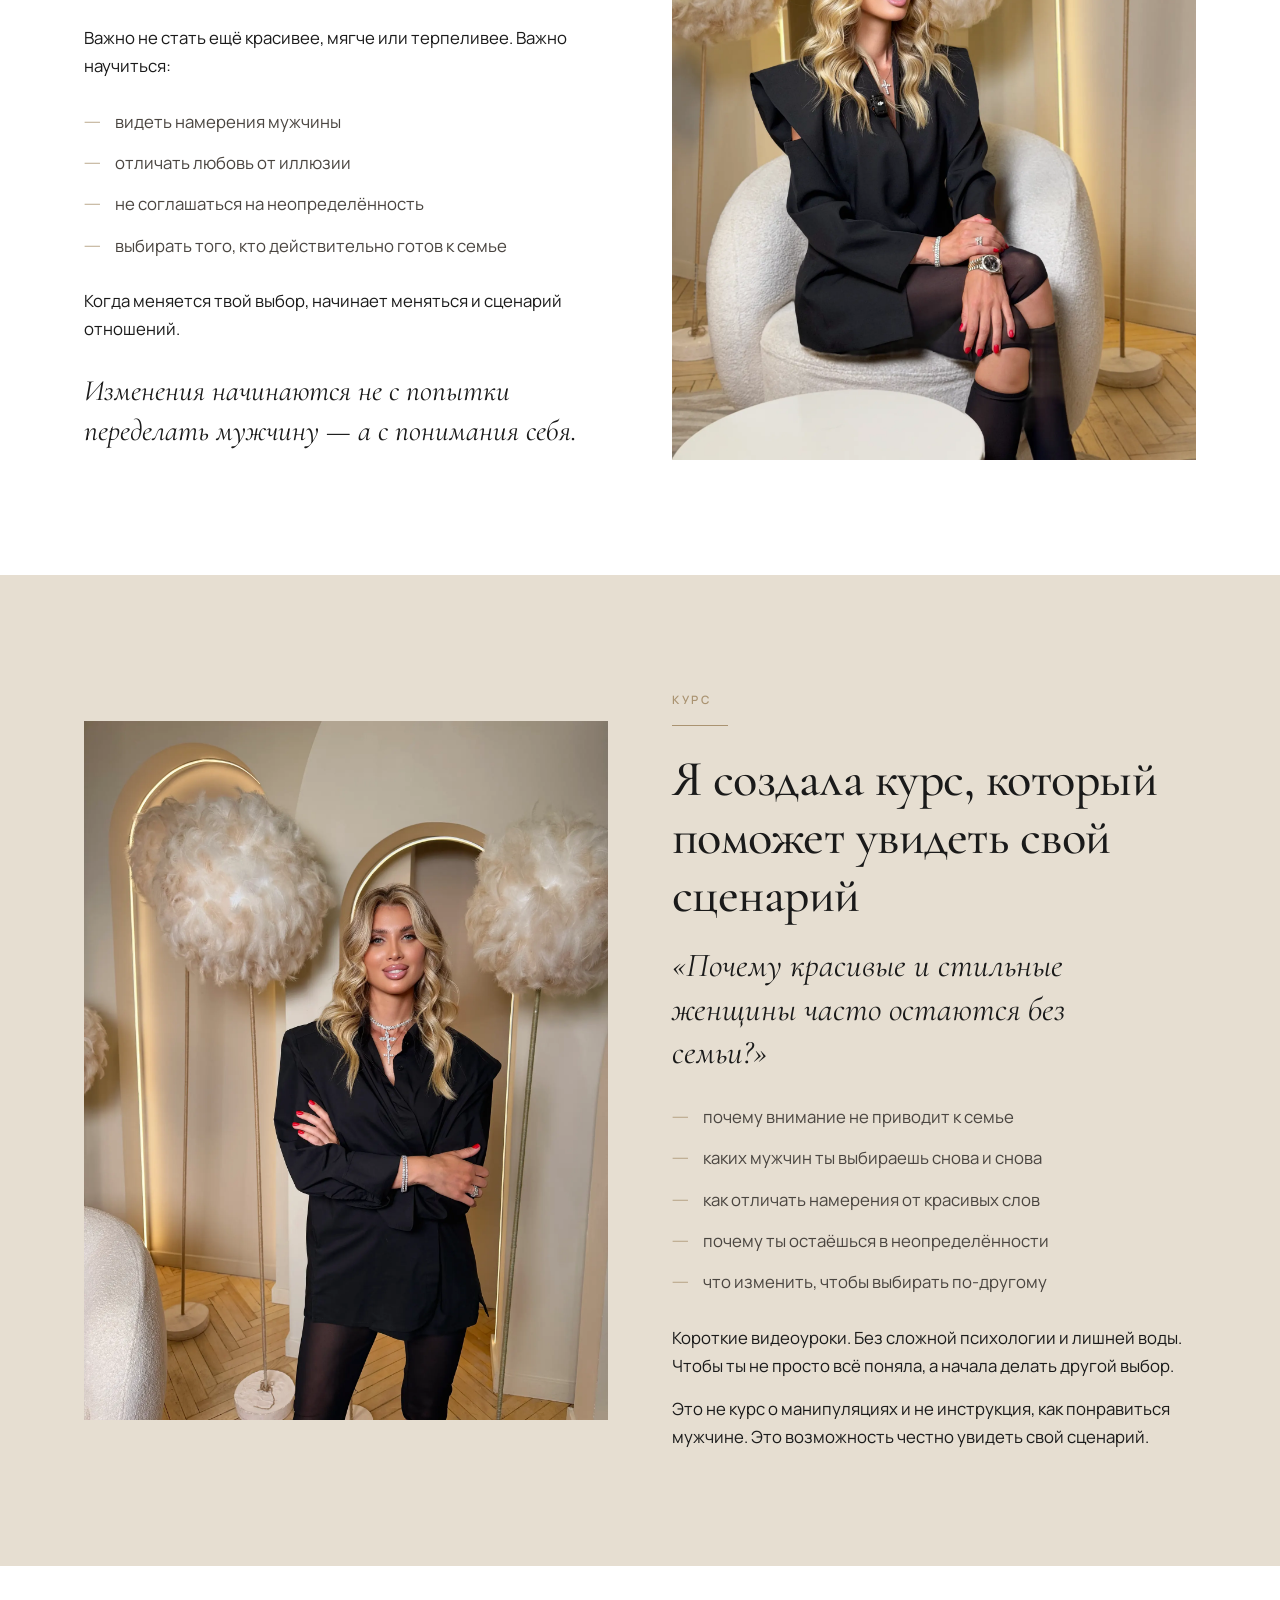
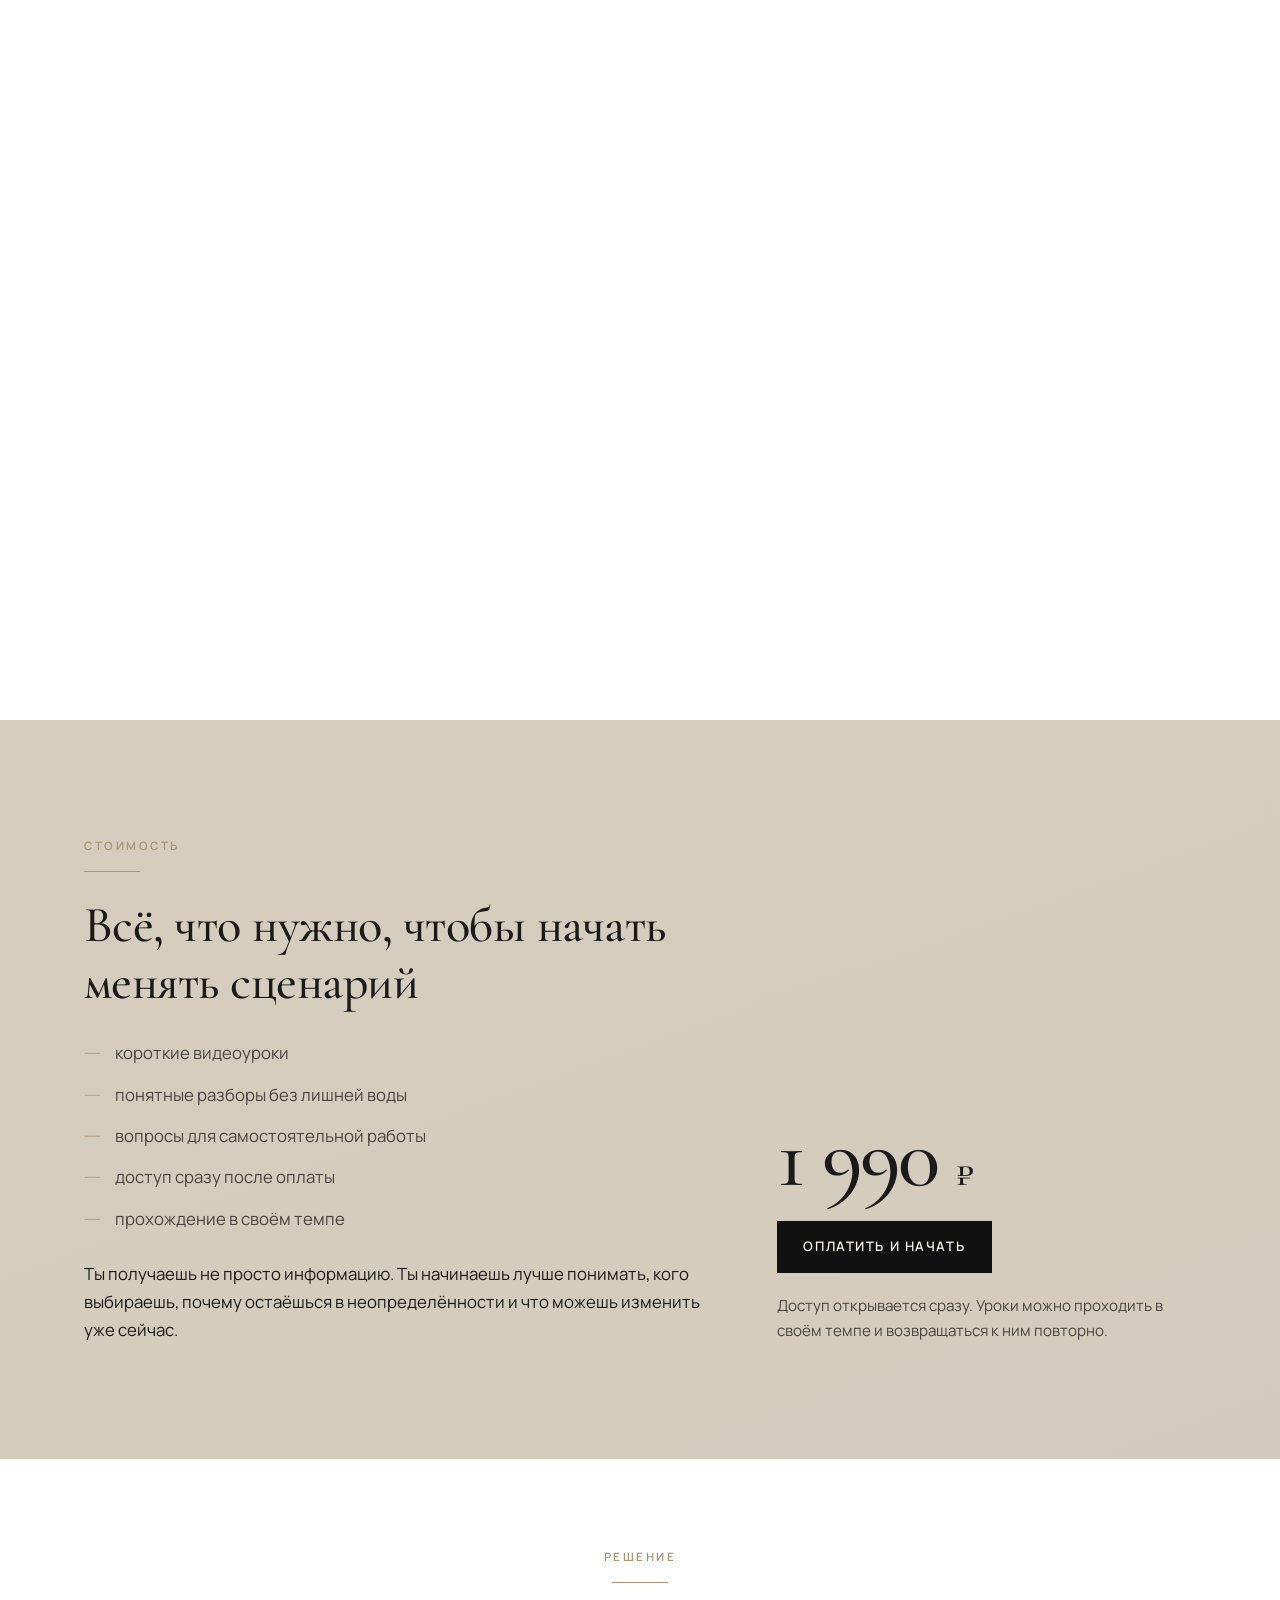
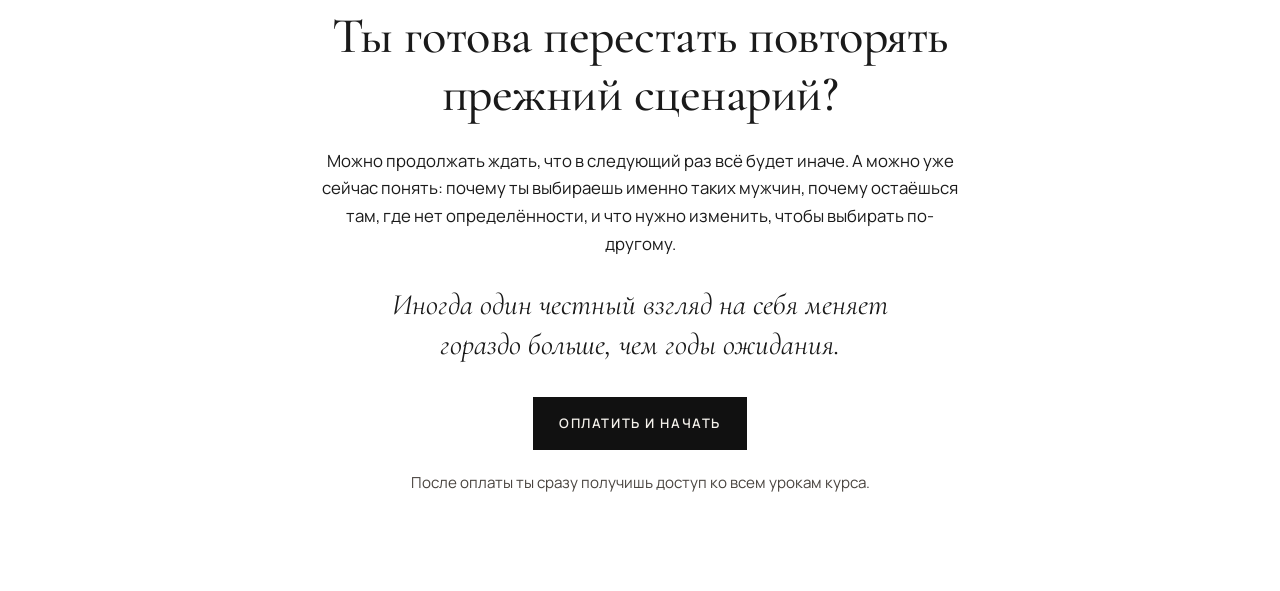
==== commit de468d9c: "Update Telegram channel invite link Co-authored-by: Cursor <cursoragent@cursor.com>" ====
--- a/index.html
+++ b/index.html
@@ -436,6 +436,6 @@
     </div>
 
     <script src="js/channel.js"></script>
-    <script src="js/main.js?v=3"></script>
+    <script src="js/main.js?v=4"></script>
   </body>
 </html>
